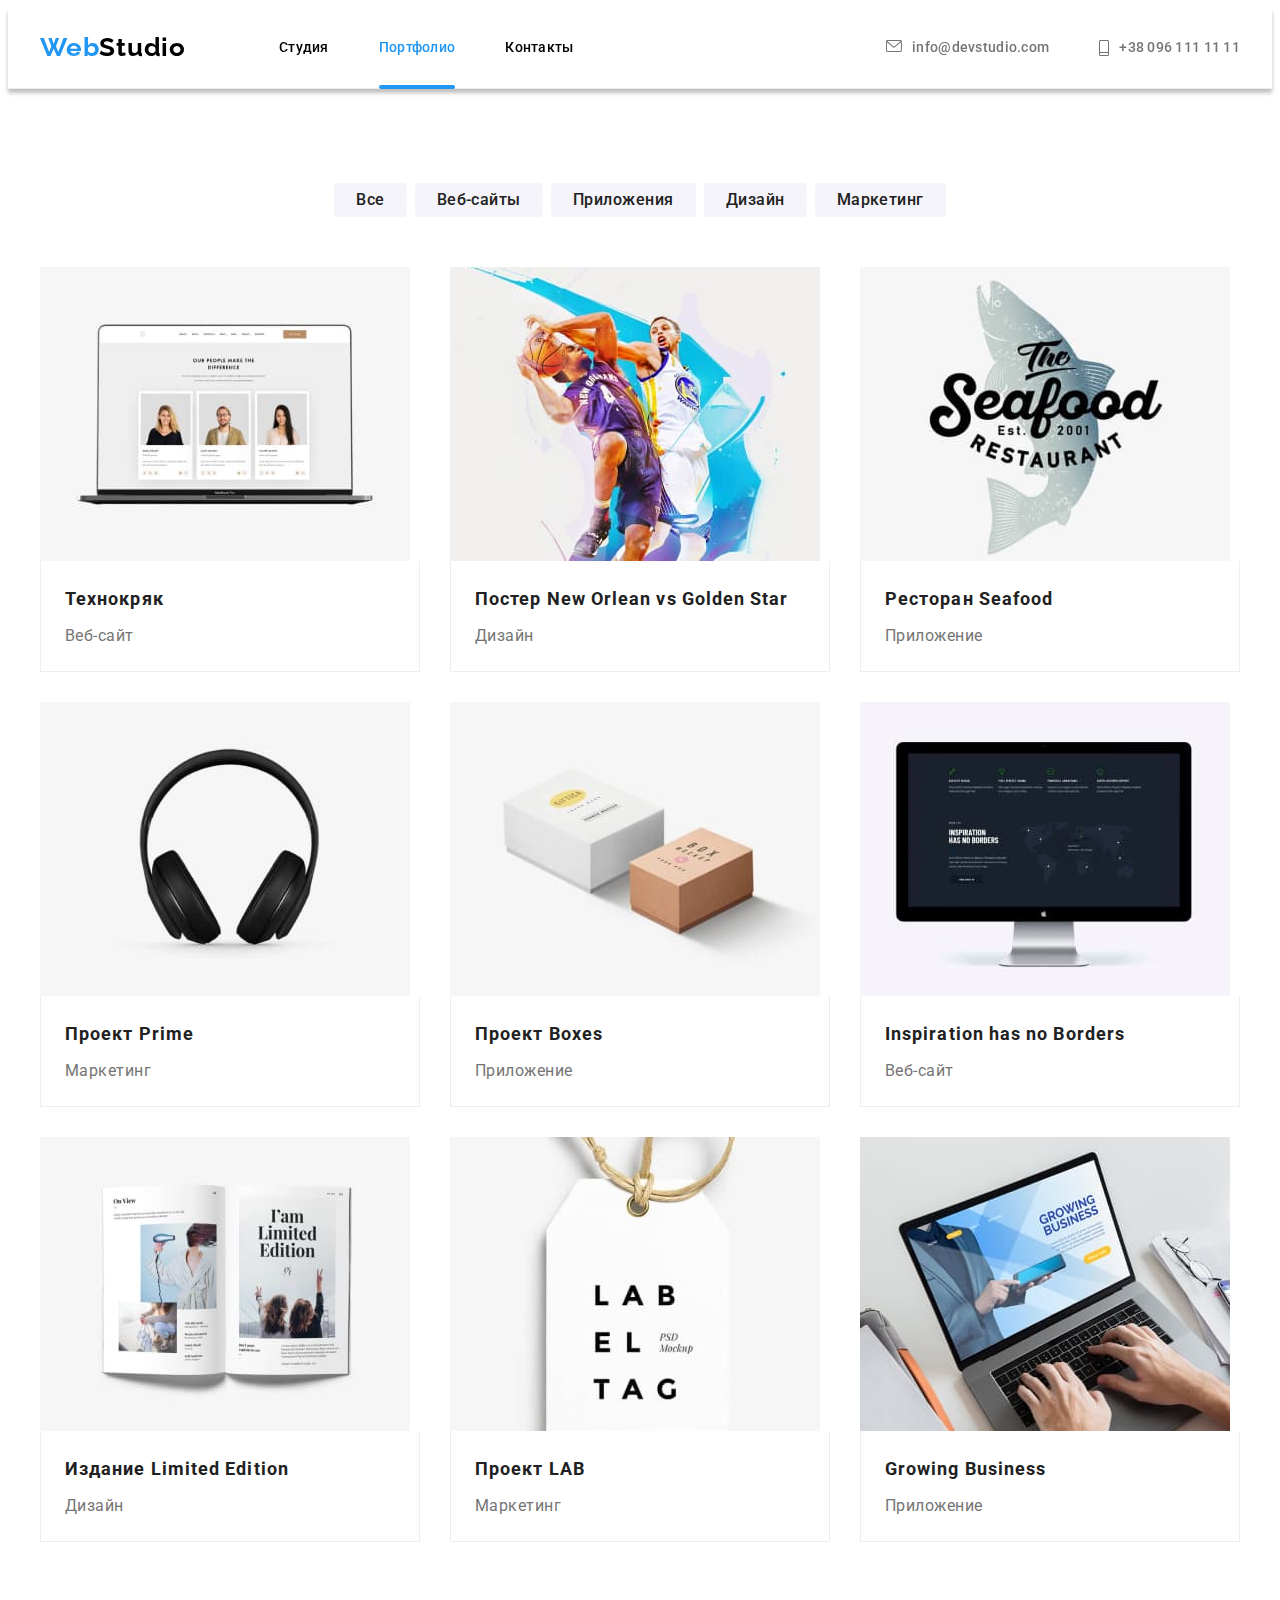
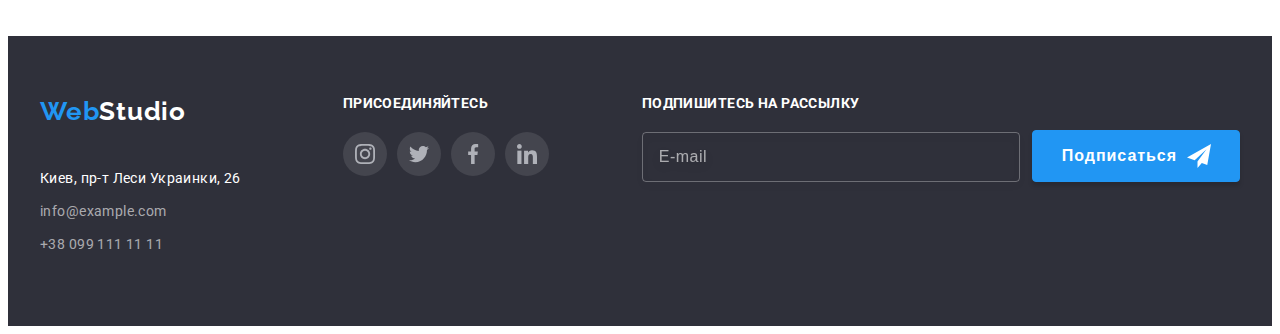
==== portfolio.html @ bfeac46a "начало д/з#8" ====
<!DOCTYPE html>
<html lang="ru">
<head>
    <meta charset="UTF-8">
    <meta http-equiv="X-UA-Compatible" content="IE=edge">
    <meta name="viewport" content="width=device-width, initial-scale=1.0">
    <link rel="preconnect" href="https://fonts.gstatic.com">
    <link
        href="https://fonts.googleapis.com/css2?family=Raleway:wght@700&family=Roboto:wght@400;500;700;900&display=swap"
        rel="stylesheet">
    <link rel="stylesheet" href="https://cdnjs.cloudflare.com/ajax/libs/animate.css/4.1.1/animate.min.css" />
    <link rel="stylesheet" href="https://cdnjs.cloudflare.com/ajax/libs/modern-normalize/1.0.0/modern-normalize.css"
        integrity="sha512-Zx6MlUMKSVJoQ+83OwhdILe8cSEsCzfqThJd7J/VA2UrK6Ctj85p+xzqfyuNXE5B1k25uUdmJ2OzItbBy9GHAQ=="
        crossorigin="anonymous" />
    <link rel="stylesheet" href="./css/main.min.css">
    <title>Portfolio</title>
</head>
<body id="page_top">
    <!--header portfolio-->
    <header class="header header-shadow">
        <div class="contanier flex">
            <nav class="header__nav align-item flex">
                <a class="logo logo--header link animate__swing animate__animated" href="./index.html" lang="en"><span class="logo__web link">Web</span>Studio</a>
                <ul class="header__nav__list flex list">
                    <li class="header__nav__item">
                        <a class="header__list__item link" href="./index.html">Студия</a>
                    </li>
                    <li class="header__nav__item">
                        <a class="header__list__item link current" href="./portfolio.html">Портфолио</a>
                    </li>
                    <li class="header__nav__item">
                        <a class="header__list__item link" href="#page_bottom">Контакты</a>
                    </li>
                </ul>
            </nav>
            <ul class="header__contact align-item flex list">
                <li class="header__contact__list">
                    <a class="header__contact__item flex link" href="mailto:info@devstudio.com">
                        <svg width="16" height="12" class="header__icon__mail">
                            <use href="./images/sprite.svg#icon-mail">
                            </use>
                        </svg>
                        info@devstudio.com</a>
                </li>
                <li class="header__contact__list">
                    <a class="header__contact__item flex link" href="tel:+380961111111">
                        <svg width="10" height="16" class="header__icon__phone">
                            <use href="./images/sprite.svg#icon-tel">
                            </use>
                        </svg>
                        +38 096 111 11 11</a>
                </li>
            </ul>
        </div>
    </header>
    <main>
        <!--section hero portfolio-->
        <section class="portfolio">
            <div class="contanier">
                <!-- hiden title -->
                <h1 class="hiden-title">Портфолио</h1>
                <!-- work-filter-list-->
                <ul class="filter-list flex list">
                    <li class="filter-list__item">
                        <button type="button" class="filter-list__item__link">Все</button>
                    </li>
                    <li class="filter-list__item">
                        <button type="button" class="filter-list__item__link">Веб-сайты</button>
                    </li>
                    <li class="filter-list__item">
                        <button type="button" class="filter-list__item__link">Приложения</button>
                    </li>
                    <li class="filter-list__item">
                        <button type="button" class="filter-list__item__link">Дизайн</button>
                    </li>
                    <li class="filter-list__item">
                        <button type="button" class="filter-list__item__link">Маркетинг</button>
                    </li>
                </ul>
                <!--end work-filter-list-->
                <ul class="projects flex list">
                    <li class="projects__list">
                        <a href="" class="projects__list__item link">
                            <div class="projects__list__item__card">
                                <img class="projects__list__item__image" src="./images/portfolio/foto-1.jpg" alt="Технокряк" width="370" height="294">
                                <p class="projects__list__item__animation">
                                    Технокряк это современная площадка распространения коронавируса. Компании используют эту платформу для
                                    цифрового
                                    шпионажа и атак на защищённые сервера конкурентов.
                                    Технокряк это современная площадка распространения коронавируса. Компании используют эту платформу для
                                    цифрового
                                    шпионажа и атак на защищённые сервера конкурентов.
                                </p>
                            </div>
                            <div class="projects__list__item__card-title">
                                <h3 class="projects__list__item__heading">Технокряк</h3>
                                <p class="projects__list__item__description">Веб-сайт</p>
                            </div>
                        </a>
                    </li>
                    <li class="projects__list">
                        <a href="" class="projects__list__item link">
                            <div class="projects__list__item__card">
                            <img class="projects__list__item__image" src="./images/portfolio/foto-2.jpg"
                                alt="Постер New Orlean vs Golden Star" width="370" height="294">
                                <p class="projects__list__item__animation">
                                    Технокряк это современная площадка распространения коронавируса. Компании используют эту платформу для
                                    цифрового
                                    шпионажа и атак на защищённые сервера конкурентов.
                                </p>
                            </div>
                            <div class="projects__list__item__card-title">
                                <h3 class="projects__list__item__heading">Постер New Orlean vs Golden Star</h3>
                                <p class="projects__list__item__description">Дизайн</p>
                            </div>
                        </a>
                    </li>
                    <li class="projects__list">
                        <a href="" class="projects__list__item link">
                            <div class="projects__list__item__card">
                            <img class="projects__list__item__image" src="./images/portfolio/foto-3.jpg" alt="Ресторан Seafood"
                                width="370" height="294">
                                <p class="projects__list__item__animation">
                                    Технокряк это современная площадка распространения коронавируса. Компании используют эту платформу для
                                    цифрового
                                    шпионажа и атак на защищённые сервера конкурентов.
                                </p>
                            </div>
                            <div class="projects__list__item__card-title">
                                <h3 class="projects__list__item__heading">Ресторан Seafood</h3>
                                <p class="projects__list__item__description">Приложение</p>
                            </div>
                        </a>
                    </li>
                    <li class="projects__list">
                        <a href="" class="projects__list__item link">
                            <div class="projects__list__item__card">
                            <img class="projects__list__item__image" src="./images/portfolio/foto-4.jpg" alt="Проект Prime"
                                width="370" height="294">
                                <p class="projects__list__item__animation">
                                    Технокряк это современная площадка распространения коронавируса. Компании используют эту платформу для
                                    цифрового
                                    шпионажа и атак на защищённые сервера конкурентов.
                                </p>
                            </div>
                            <div class="projects__list__item__card-title">
                                <h3 class="projects__list__item__heading">Проект Prime</h3>
                                <p class="projects__list__item__description">Маркетинг</p>
                            </div>
                        </a>
                    </li>
                    <li class="projects__list">
                        <a href="" class="projects__list__item link">
                            <div class="projects__list__item__card">
                            <img class="projects__list__item__image" src="./images/portfolio/foto-5.jpg" alt="Проект Boxes"
                                width="370" height="294">
                                <p class="projects__list__item__animation">
                                    Технокряк это современная площадка распространения коронавируса. Компании используют эту платформу для
                                    цифрового
                                    шпионажа и атак на защищённые сервера конкурентов.
                                </p>
                            </div>
                            <div class="projects__list__item__card-title">
                                <h3 class="projects__list__item__heading">Проект Boxes</h3>
                                <p class="projects__list__item__description">Приложение</p>
                            </div>
                        </a>
                    </li>
                    <li class="projects__list">
                        <a href="" class="projects__list__item link">
                            <div class="projects__list__item__card">
                            <img class="projects__list__item__image" src="./images/portfolio/foto-6.jpg"
                                alt="Inspiration has no Borders" width="370" height="294">
                                <p class="projects__list__item__animation">
                                    Технокряк это современная площадка распространения коронавируса. Компании используют эту платформу для
                                    цифрового
                                    шпионажа и атак на защищённые сервера конкурентов.
                                </p>
                            </div>
                            <div class="projects__list__item__card-title">
                                <h3 class="projects__list__item__heading">Inspiration has no Borders</h3>
                                <p class="projects__list__item__description">Веб-сайт</p>
                            </div>
                        </a>
                    </li>
                    <li class="projects__list">
                        <a href="" class="projects__list__item link">
                            <div class="projects__list__item__card">
                            <img class="projects__list__item__image" src="./images/portfolio/foto-7.jpg"
                                alt="Издание Limited Edition" width="370" height="294">
                                <p class="projects__list__item__animation">
                                    Технокряк это современная площадка распространения коронавируса. Компании используют эту платформу для
                                    цифрового
                                    шпионажа и атак на защищённые сервера конкурентов.
                                </p>
                            </div>
                            <div class="projects__list__item__card-title">
                                <h3 class="projects__list__item__heading">Издание Limited Edition</h3>
                                <p class="projects__list__item__description">Дизайн</p>
                            </div>
                        </a>
                    </li>
                    <li class="projects__list">
                        <a href="" class="projects__list__item link">
                            <div class="projects__list__item__card">
                            <img class="projects__list__item__image" src="./images/portfolio/foto-8.jpg" alt="Проект LAB"
                                width="370" height="294">
                                    <p class="projects__list__item__animation">
                                    Технокряк это современная площадка распространения коронавируса. Компании используют эту платформу для
                                    цифрового
                                    шпионажа и атак на защищённые сервера конкурентов.
                                </p>
                            </div>
                            <div class="projects__list__item__card-title">
                                <h3 class="projects__list__item__heading">Проект LAB</h3>
                                <p class="projects__list__item__description">Маркетинг</p>
                            </div>
                        </a>
                    </li>
                    <li class="projects__list">
                        <a href="" class="projects__list__item link">
                            <div class="projects__list__item__card">
                            <img class="projects__list__item__image" src="./images/portfolio/foto-9.jpg" alt="Growing Business"
                                width="370" height="294">
                                <p class="projects__list__item__animation">
                                    Технокряк это современная площадка распространения коронавируса. Компании используют эту платформу для
                                    цифрового
                                    шпионажа и атак на защищённые сервера конкурентов.
                                </p>
                            </div>
                            <div class="projects__list__item__card-title">
                                <h3 class="projects__list__item__heading">Growing Business</h3>
                                <p class="projects__list__item__description">Приложение</p>
                            </div>
                        </a>
                    </li>
                </ul>
            </div>
        </section>
    </main>
    <!--footer-->
    <footer class="footer">
        <div class="contanier flex">
            <!-- adress footer container -->
            <div>
                <a class="logo logo--footer link" href="#page_top" lang="en"><span
                        class="logo__web">Web</span>Studio</a>
                    <address class="footer-adress">
                        <ul id="page_bottom" class="address list">
                            <li class="footer-adress__item">
                                <a class="footer-adress__map link" href="https://goo.gl/maps/nFPgF8o5voA4oPt57" target="_blank"
                                    rel="noopener noreferrer">
                                    Киев, пр-т Леси Украинки, 26</a>
                            </li>
                            <li class="footer-adress__item">
                                <a class="footer-adress__contact link" href="mailto:info@example.com">info@example.com</a>
                            </li>
                            <li class="footer-adress__item">
                                <a class="footer-adress__contact link" href="tel:+380991111111">+38 099 111 11 11</a>
                            </li>
                        </ul>
                    </address>
                    </div>
            <!-- footer social container -->
                <div class="footer-social">
                    <h3>присоединяйтесь</h3>
                    <ul class="footer-social__list flex">
                        <li class="footer-social__item list">
                            <a class="footer-social__item__link" href="https://www.instagram.com/">
                                <svg class="footer-sprite-social" width="20" height="20">
                                    <use href=./images/sprite.svg#icon-instagram></use>
                                </svg>
                            </a>
                        </li>
                        <li class="footer-social__item list">
                            <a class="footer-social__item__link" href="https://twitter.com/">
                                <svg class="footer-sprite-social" width="20" height="20">
                                    <use href=./images/sprite.svg#icon-twitter></use>
                                </svg>
                            </a>
                        </li>
                        <li class="footer-social__item list">
                            <a class="footer-social__item__link" href="https://www.facebook.com/">
                                <svg class="footer-sprite-social" width="20" height="20">
                                    <use href=./images/sprite.svg#icon-facebook></use>
                                </svg>
                            </a>
                        </li>
                        <li class="footer-social__item list">
                            <a class="footer-social__item__link" href="https://www.linkedin.com/">
                                <svg class="footer-sprite-social" width="20" height="20">
                                    <use href=./images/sprite.svg#icon-linkedin></use>
                                </svg>
                            </a>
                        </li>
                    </ul>
                </div>
            <!-- footer-subscribe -->
            <div class="footer-subscribe">
                <form action="#" class="footer-subscribe-form">
                    <div>
                        <label for="footer-email" class="footer-subscribe-text">Подпишитесь на рассылку</label>
                        <input id="footer-email" class="footer-subscribe-email" type="email" name="subscribe-email"
                            placeholder="E-mail" required>
                    </div>
                    <button type="submit" class="subscribe-button">Подписаться<svg class="subscribe-icon">
                            <use href="./images/sprite.svg#icon-send"></use>
                        </svg>
                    </button>
                </form>
            </div>
        </div>
    </footer>
</body>

</html>
---- css/main.min.css ----
:root{--main-color-black: #212121;--logo-color: #000000;--text-color: #757575;--accent-color: #2196f3;--footer-background-color: #2f303a;--body-background-color: #ffffff;--background-color: #f5f4fa;--white-contacts-color: rgba(255, 255, 255, 0.6);--border-color: rgba(238, 238, 238, 1);--animation: 250ms cubic-bezier(0.4, 0, 0.2, 1);--button-background-color: #188ce8;--main-font: 'Roboto', sans-serif;--second-font: 'Raleway', sans-serif}.custom-checkbox{position:absolute !important;clip:rect(1px 1px 1px 1px);clip:rect(1px, 1px, 1px, 1px);padding:0 !important;border:0 !important;height:1px !important;width:1px !important;overflow:hidden}.hiden-title{position:absolute;width:1px;height:1px;margin:-1px;border:0;padding:0;white-space:nowrap;clip-path:inset(100%);clip:rect(0 0 0 0);overflow:hidden}.modal-button,.header__nav,.header__nav__list,.skills__background,.pictures__text,.footer-social__item__link,.subscribe-button,.team__social-list__item__link{display:flex;align-items:center}html{scroll-behavior:smooth}h1,h2,h3,h4,h5,h6,p,ul,li{margin:0;padding:0}img{display:block}.list{list-style:none}.link{text-decoration:none}.flex{display:flex}body{font-size:14px;font-weight:400;line-height:1.71;font-family:var(--main-font);letter-spacing:0.03em;color:var(--text-color)}.section{padding-top:94px;padding-bottom:94px}.portfolio{padding-top:94px;padding-bottom:94px}.skills-company{padding-top:94px;padding-bottom:0}.pictures-company{padding-top:94px;padding-bottom:94px;text-align:center}.team-company{text-align:center;padding-top:94px;padding-bottom:94px;background-color:var(--background-color)}.clients{padding-top:94px;padding-bottom:94px}.footer{padding-top:60px;padding-bottom:60px;background-color:var(--footer-background-color);align-items:baseline}.contanier{max-width:1200px;padding:0 15px 0 15px;margin:0 auto}.hero__modal-btn{font-family:inherit;font-size:16px;font-weight:700;line-height:1.88;letter-spacing:0.06em;color:var(--body-background-color);background:var(--accent-color);cursor:pointer;display:inline-block;padding:10px 32px;border:transparent;border-radius:4px;box-shadow:0px 4px 4px rgba(0,0,0,0.15);transition-property:background-color, box-shadow;transition-duration:250ms;transition-timing-function:cubic-bezier(0.4, 0, 0.2, 1)}.hero__modal-btn:hover,.hero__modal-btn:focus{color:var(--logo-color)}.backdrop{position:fixed;top:0;left:0;width:100vw;height:100vh;z-index:100;background-color:rgba(0,0,0,0.2);transition-property:opacity, visibility;transition-duration:250ms;transition-timing-function:cubic-bezier(0.4, 0, 0.2, 1)}.is-hidden{opacity:0;visibility:hidden;pointer-events:none}.modal{position:absolute;transform:translate(-50%, -50%);top:50%;left:50%;width:528px;height:580px;background-color:var(--body-background-color);box-shadow:0px 1px 3px rgba(0,0,0,0.12),0px 1px 1px rgba(0,0,0,0.14),0px 2px 1px rgba(0,0,0,0.2);border-radius:4px}.modal-button{justify-content:center;padding:0;width:30px;height:30px;position:absolute;top:8px;right:8px;cursor:pointer;background:var(--body-background-color);border:1px solid rgba(0,0,0,0.1);border-radius:50%}.modal-button:hover,.modal-button:focus{color:var(--accent-color)}.modal-icon-close{width:18px;height:18px;fill:currentColor}.modal-form{padding:40px;display:flex;flex-direction:column;font-size:14px;line-height:1.15;letter-spacing:0.01em;color:var(--main-color-black)}.modal-form-head{font-size:20px;font-weight:700;line-height:1.15;letter-spacing:0.03em;text-align:center;color:var(--main-color-black);margin-bottom:12px}.modal-form-field{font-size:12px;line-height:1.15;letter-spacing:0.01em;color:var(--text-color);margin-bottom:4px}.modal-form-input-wrapper{position:relative;margin-bottom:10px}.modal-input-form{padding-top:12px;padding-right:12px;padding-left:42px;padding-bottom:12px;width:100%;border:1px solid rgba(33,33,33,0.2);box-sizing:border-box;border-radius:4px;outline:none;color:var(--main-color-black);transition-property:border-color;transition-duration:250ms;transition-timing-function:cubic-bezier(0.4, 0, 0.2, 1)}.modal-input-form:last-child{margin-bottom:20px}.modal-input-form::placeholder{font-size:14px;line-height:1.15;letter-spacing:0.01em;color:rgba(117,117,117,0.5)}.modal-input-form:focus{border-color:var(--accent-color)}.modal-icon-form{position:absolute;width:18px;height:18px;top:50%;left:15px;transform:translatey(-50%);fill:currentColor;transition-property:fill;transition-duration:250ms;transition-timing-function:cubic-bezier(0.4, 0, 0.2, 1)}.modal-input-form:focus+.modal-icon-form{fill:var(--accent-color)}.modal-input-textarea{padding:12px 16px;margin-bottom:20px;width:100%;height:96px;font-size:12px;line-height:1.15;letter-spacing:0.01em;border:1px solid rgba(33,33,33,0.2);box-sizing:border-box;border-radius:4px;outline:none;color:var(--main-color-black);resize:none;transition-property:border-color;transition-duration:250ms;transition-timing-function:cubic-bezier(0.4, 0, 0.2, 1)}.modal-input-textarea::placeholder{font-size:12px;line-height:1.15;letter-spacing:0.01em;color:rgba(117,117,117,0.5)}.modal-input-textarea:focus{border-color:var(--accent-color)}.private-policy{display:flex;flex-direction:row;margin-left:12px;margin-bottom:30px}.custom-checkbox+label::before{content:'';display:inline-block;margin-right:8px;width:16px;height:15px;flex-shrink:0;flex-grow:0;border:2px solid var(--main-color-black);border-radius:2px;background-repeat:no-repeat;background-position:center center;background-size:50% 50%;cursor:pointer;transition-property:border-color, background-image, background-color;transition-duration:250ms;transition-timing-function:cubic-bezier(0.4, 0, 0.2, 1)}.custom-checkbox+label::before+label{display:inline-flex;align-items:center;user-select:none}.custom-checkbox+label::before:focus:not(:checked)+label::before{border-color:var(--accent-color)}.custom-checkbox:checked+label::before{border-color:#0b76ef;background-color:#0b76ef;background-image:url("../images/vector.svg");background-size:contain}.custom-checkbox:disabled+label::before{background-color:#e9ecef}.modal-text{color:var(--text-color)}.modal-text-link{text-decoration-line:underline;color:var(--text-color-accent)}.modal-send-button{padding:10px 56px;align-self:center;font-family:inherit;font-size:16px;font-weight:700;line-height:1.88;letter-spacing:0.06em;cursor:pointer;color:var(--body-background-color);background-color:var(--accent-color);box-shadow:0px 4px 4px rgba(0,0,0,0.15);border-color:transparent;border-radius:4px;transition-property:background-color;transition-duration:250ms;transition-timing-function:cubic-bezier(0.4, 0, 0.2, 1)}.modal-send-button:hover,.modal-send-button:focus{background-color:var(--button-background-color)}.logo{font-family:var(--second-font);font-size:26px;font-weight:700;line-height:1.19;letter-spacing:0.03em;display:inline-block;animation-duration:2000ms;animation-iteration-count:2}.logo__web{font-family:var(--second-font);font-size:26px;font-weight:700;line-height:1.19;letter-spacing:0.03em;color:var(--accent-color)}.logo--header{color:var(--logo-color);margin-right:93px;padding-top:24px;padding-bottom:25px}.logo--footer{color:var(--body-background-color);margin-bottom:20px}.filter-list{justify-content:center;flex-wrap:wrap;margin-top:-8px;margin-left:-8px;margin-bottom:50px}.filter-list__item{margin-top:8px;margin-left:8px;color:var(--logo-color)}.filter-list__item__link{font-family:inherit;font-size:16px;font-weight:500;line-height:1.63;text-align:center;letter-spacing:0.03em;color:var(--main-color-black);background-color:var(--background-color);display:inline-block;border:transparent;border-radius:4px;padding-top:4px;padding-bottom:4px;padding-left:22px;padding-right:22px;cursor:pointer;transition-property:color, background-color, box-shadow;transition-duration:250ms;transition-timing-function:cubic-bezier(0.4, 0, 0.2, 1)}.filter-list__item__link:hover,.filter-list__item__link:focus{background:var(--accent-color);color:var(--background-color);box-shadow:0px 3px 1px rgba(0,0,0,0.1),0px 1px 2px rgba(0,0,0,0.08),0px 2px 2px rgba(0,0,0,0.12)}.header{position:sticky;top:0;z-index:1;width:100%;border-bottom:1px solid #ececec;background-color:var(--body-background-color)}.header__nav{cursor:pointer}.header-shadow{box-shadow:0px 4px 4px rgba(0,0,0,0.25)}.header__nav__item:not(:last-child){margin-right:50px}.header__list__item{padding-top:32px;padding-bottom:32px;display:block;font-family:inherit;font-size:14px;font-weight:500;line-height:1.14;letter-spacing:0.02em;color:var(--logo-color);transition-property:color;transition-duration:250ms;transition-timing-function:cubic-bezier(0.4, 0, 0.2, 1)}.header__list__item:hover,.header__list__item:focus,.header__list__item.current{color:var(--accent-color)}.header__contact{margin-left:auto}.header__contact__list+.header__contact__list{margin-left:50px}.header__contact__item{padding-top:32px;padding-bottom:32px;font-family:inherit;font-size:14px;font-weight:500;line-height:1.14;letter-spacing:0.02em;color:var(--text-color);transition-property:color;transition-duration:250ms;transition-timing-function:cubic-bezier(0.4, 0, 0.2, 1)}.header__contact__item:hover,.header__contact__item:focus{color:var(--accent-color)}.header__icon__mail{display:inline-block;margin-right:10px;fill:currentColor}.header__icon__phone{display:inline-block;margin-right:10px;fill:currentColor}.align-item{align-items:center}.current{position:relative;color:var(--accent-color)}.current::after{content:'';position:absolute;width:100%;height:4px;bottom:-1px;left:0px;border-radius:2px;background-color:var(--accent-color)}.hero{max-width:1600px;background-image:linear-gradient(0deg, rgba(47,48,58,0.4), rgba(47,48,58,0.4)),url(../images/banner/bg.jpg);background-position:center;background-repeat:no-repeat;background-color:#c4c4c4;padding-top:200px;padding-bottom:200px;margin:0 auto;text-align:center}.hero__title{font-size:44px;font-weight:900;line-height:1.36;text-align:center;letter-spacing:0.06em;text-transform:uppercase;color:var(--body-background-color);width:696px;margin-left:auto;margin-right:auto;margin-bottom:30px}.projects{flex-wrap:wrap;align-items:flex-start;margin-top:-30px;margin-left:-30px}.projects__list{display:block;width:calc((100% - 90px) / 3);margin-top:30px;margin-left:30px;transition-property:box-shadow;transition-duration:250ms;transition-timing-function:cubic-bezier(0.4, 0, 0.2, 1)}.projects__list:hover,.projects__list:focus{box-shadow:0px 1px 1px rgba(0,0,0,0.12),0px 4px 4px rgba(0,0,0,0.06),1px 4px 6px rgba(0,0,0,0.16)}.projects__list__item__card{position:relative;overflow:hidden}.projects__list__item__animation{position:absolute;top:0;left:0;overflow:auto;transition-property:transform;transform:translateY(100%);transition:var(--animation);padding:63px 24px;width:100%;height:100%;background-color:rgba(33,150,243,0.9);font-size:18px;line-height:1.56;letter-spacing:0.03em;color:var(--body-background-color)}.projects__list__item:hover .projects__list__item__animation,.projects__list__item:focus .projects__list__item__animation{transform:translateY(0%)}.projects__list__item__card-title{padding-top:20px;padding-bottom:20px;padding-left:24px;padding-right:24px;border-right:1px solid #eeeeee;border-bottom:1px solid #eeeeee;border-left:1px solid #eeeeee}.projects__list__item__heading{font-family:inherit;font-size:18px;font-weight:700;line-height:2;letter-spacing:0.06em;color:var(--main-color-black);margin-bottom:4px}.projects__list__item__description{font-family:inherit;font-size:16px;line-height:1.87;letter-spacing:0.03em;color:var(--text-color)}.skills__item{width:270px}.skills__item:not(:last-child){margin-right:30px}.skills__item__title{font-family:inherit;font-weight:700;text-transform:uppercase;color:var(--main-color-black)}.skills__item__text{margin-top:10px;font-family:inherit;line-height:1.71;margin-top:10px;color:var(--text-color)}.skills__background{height:120px;justify-content:center;border-radius:4px;background-color:var(--background-color);margin-bottom:30px}.pictures-title{font-size:36px;font-weight:700;line-height:1.17;text-align:center;letter-spacing:0.03em;color:var(--main-color-black);margin-bottom:50px}.pictures__list{flex-basis:calc((100% - 90px) / 3);display:flex;flex-wrap:wrap;margin-left:-30px;margin-top:-30px}.pictures__item{margin-left:30px;margin-top:30px;position:relative}.pictures__text{color:var(--text-color);margin-top:10px;line-height:1.71;position:absolute;left:0;bottom:0;justify-content:center;height:70px;width:100%;background-color:rgba(47,48,58,0.8)}.pictures__text>p{font-weight:700;text-align:center;letter-spacing:0.03em;text-transform:uppercase;color:var(--body-background-color)}.clients-title{font-size:36px;font-weight:700;line-height:1.17;letter-spacing:0.03em;text-align:center;color:var(--main-color-black);margin-bottom:50px}.clients__logo{display:block}.clients__logo:not(:last-child){margin-right:30px}.clients__logo{display:flex;justify-content:center;align-items:center;width:170px;height:92px;border:1px solid #afb1b8;border-radius:4px;fill:#afb1b8;transition-property:fill, border-color;transition-duration:250ms;transition-timing-function:cubic-bezier(0.4, 0, 0.2, 1)}.clients__logo:focus,.clients__logo:hover{border-color:var(--accent-color);fill:var(--accent-color)}.footer-adress{max-width:240px;margin-top:20px}.footer-adress:hover,.footer-adress:focus{color:var(--accent-color)}.footer-adress__map{font-family:inherit;font-style:normal;font-size:14px;line-height:1.71;letter-spacing:0.03em;color:var(--body-background-color);transition-property:color;transition-duration:250ms;transition-timing-function:cubic-bezier(0.4, 0, 0.2, 1)}.footer-adress__map__map:hover,.footer-adress__map__map:focus{color:var(--accent-color)}.footer-adress__item{display:inline-block;margin-bottom:9px}.footer-adress__item__item:last-child{margin-bottom:0}.footer-adress__contact{font-family:inherit;font-style:normal;font-weight:normal;font-size:14px;line-height:1.71;letter-spacing:0.03em;color:var(--white-contacts-color);transition-property:color;transition-duration:250ms;transition-timing-function:cubic-bezier(0.4, 0, 0.2, 1)}.footer-adress__contact:hover,.footer-adress__contact:focus{color:var(--accent-color)}.footer-social{margin-left:73px;fill:var(--body-background-color)}.footer-social__list li:not(:last-child){margin-right:10px}.footer-social__list li{border-radius:50%}.footer-social__list{justify-content:center;align-items:center}.footer-social .footer-social__item{background-color:rgba(255,255,255,0.1)}.footer-social h3{font-size:14px;font-weight:700;line-height:1.14;letter-spacing:0.03em;text-transform:uppercase;color:var(--body-background-color);margin-bottom:20px}.footer-social__item__link{justify-content:center;border-radius:50%;width:44px;height:44px;fill:#afb1b8;background-color:transparent;transition-property:fill, background-color;transition-duration:250ms;transition-timing-function:cubic-bezier(0.4, 0, 0.2, 1)}.footer-social__item__link:hover,.footer-social__item__link:focus{background-color:var(--accent-color);fill:var(--body-background-color)}.footer-subscribe-form{display:flex;margin-left:93px}.footer-subscribe-text{font-size:14px;font-weight:700;line-height:1.14;letter-spacing:0.03em;text-transform:uppercase;color:var(--body-background-color);display:block}.footer-subscribe-email{width:358px;margin-top:20px;padding-left:16px;padding-top:15px;padding-bottom:15px;background-color:transparent;border:1px solid rgba(255,255,255,0.3);filter:drop-shadow(0px 4px 4px rgba(0,0,0,0.15));border-radius:4px;font-size:16px;line-height:1.15;letter-spacing:0.03em;color:var(--body-background-color)}.footer-subscribe-email::placeholder{font-size:16px;line-height:1.15;letter-spacing:0.03em;color:var(--white-contacts-color)}.subscribe-button{justify-content:center;align-self:flex-end;padding-top:10px;padding-bottom:10px;padding-left:29px;padding-right:28px;margin-left:12px;background-color:var(--accent-color);box-shadow:0px 4px 4px rgba(0,0,0,0.15);border:1px solid var(--accent-color);border-radius:4px;font-size:16px;font-weight:700;line-height:1.88;letter-spacing:0.06em;color:var(--body-background-color);cursor:pointer;transition-property:background-color;transition-duration:250ms;transition-timing-function:cubic-bezier(0.4, 0, 0.2, 1)}.subscribe-button:hover,.subscribe-button:focus{background-color:var(--button-background-color)}.subscribe-icon{margin-left:10px;width:24px;height:24px}.team__list{flex-wrap:wrap;align-items:flex-start;margin-left:-30px;margin-top:-30px}.team__list__item{width:calc((100% - 120px) / 4);margin-left:30px;margin-top:30px;background:var(--body-background-color);box-shadow:0px 1px 3px rgba(0,0,0,0.12),0px 1px 1px rgba(0,0,0,0.14),0px 2px 1px rgba(0,0,0,0.2);border-radius:0px 0px 4px 4px}.team-title{font-family:inherit;font-size:36px;font-weight:700;line-height:1.17;letter-spacing:0.03em;color:var(--main-color-black);margin-bottom:50px}.team__name{font-family:inherit;font-size:16px;font-weight:500;line-height:1.19;letter-spacing:0.03em;color:var(--main-color-black);margin-bottom:10px}.team__content{padding:30px}.team__position{font-family:inherit;font-size:16px;font-weight:400;line-height:1.19;letter-spacing:0.03em;color:var(--text-color);display:block;margin-bottom:16px}.team__social-list{justify-content:center;align-items:center}.team__social-list li{border-radius:50%}.team__social-list li:not(:last-child){margin-right:10px}.team__social-list__item__link{justify-content:center;border-radius:50%;width:44px;height:44px;fill:#afb1b8;background-color:transparent;transition-property:fill, background-color;transition-duration:250ms;transition-timing-function:cubic-bezier(0.4, 0, 0.2, 1)}.team__social-list__item__link:hover,.team__social-list__item__link:focus{background-color:var(--accent-color);fill:var(--body-background-color)}
/*# sourceMappingURL=main.min.css.map */
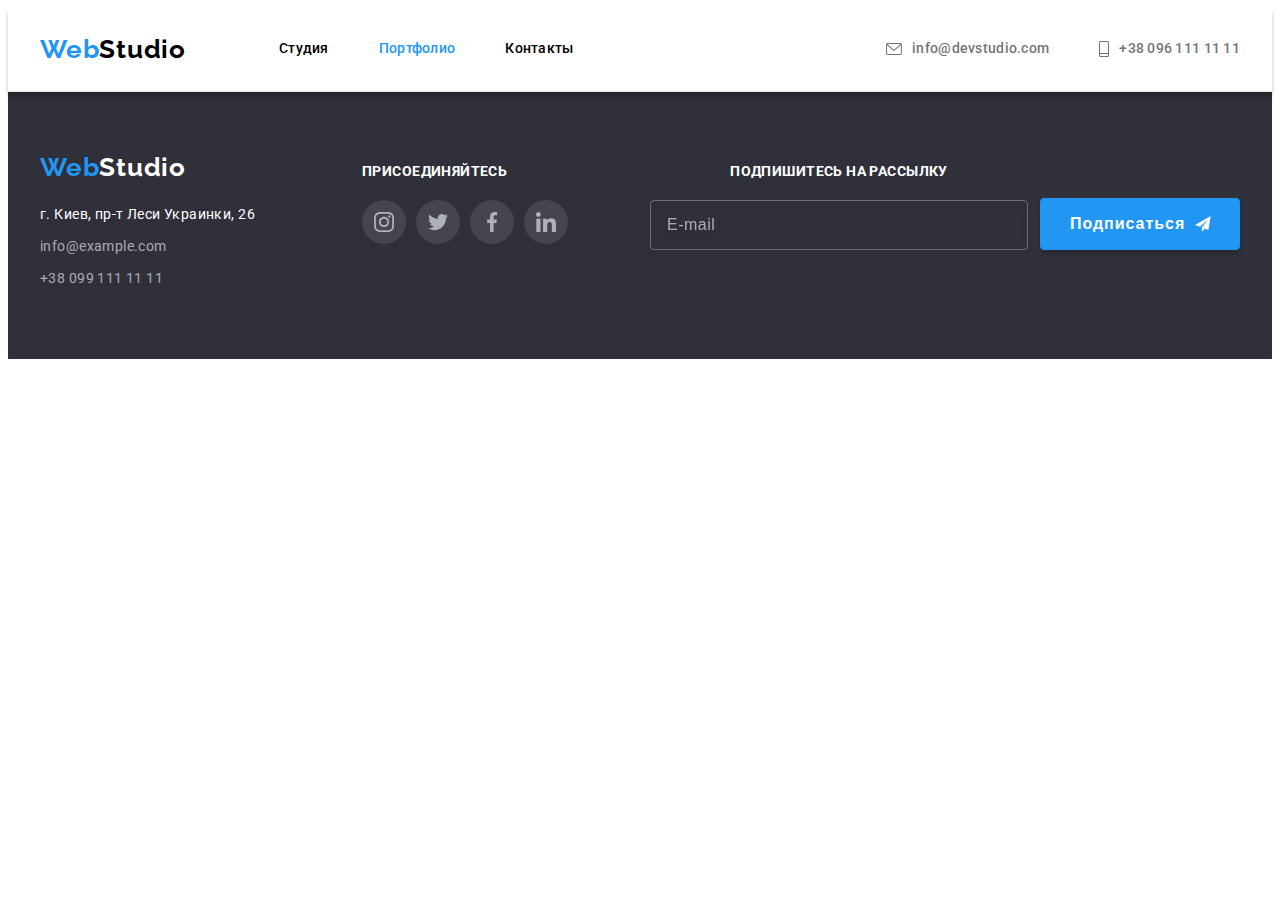
==== commit a38df460: "хедер.хиро.клиенты.футер закончил!" ====
--- a/portfolio.html
+++ b/portfolio.html
@@ -1,5 +1,6 @@
 <!DOCTYPE html>
 <html lang="ru">
+
 <head>
     <meta charset="UTF-8">
     <meta http-equiv="X-UA-Compatible" content="IE=edge">
@@ -15,13 +16,15 @@
     <link rel="stylesheet" href="./css/main.min.css">
     <title>Portfolio</title>
 </head>
+
 <body id="page_top">
     <!--header portfolio-->
     <header class="header header-shadow">
-        <div class="contanier flex">
-            <nav class="header__nav align-item flex">
-                <a class="logo logo--header link animate__swing animate__animated" href="./index.html" lang="en"><span class="logo__web link">Web</span>Studio</a>
-                <ul class="header__nav__list flex list">
+        <div class="container align-flex-center">
+            <nav class="header__nav align-flex-center">
+                <a class="logo logo--header link animate__swing animate__animated" href="./index.html" lang="en"><span
+                        class="logo__web link">Web</span>Studio</a>
+                <ul class="header__nav__list list">
                     <li class="header__nav__item">
                         <a class="header__list__item link" href="./index.html">Студия</a>
                     </li>
@@ -33,9 +36,15 @@
                     </li>
                 </ul>
             </nav>
-            <ul class="header__contact align-item flex list">
+            <button type="button" class="modal-menu__button" data-menu-button>
+                <svg class="modal-menu__button__modal-icon-open">
+                    <use href="./images/sprite.svg#icon-menu-open">
+                    </use>
+                </svg>
+            </button>
+            <ul class="header__contact list">
                 <li class="header__contact__list">
-                    <a class="header__contact__item flex link" href="mailto:info@devstudio.com">
+                    <a class="header__contact__item link" href="mailto:info@devstudio.com">
                         <svg width="16" height="12" class="header__icon__mail">
                             <use href="./images/sprite.svg#icon-mail">
                             </use>
@@ -43,7 +52,7 @@
                         info@devstudio.com</a>
                 </li>
                 <li class="header__contact__list">
-                    <a class="header__contact__item flex link" href="tel:+380961111111">
+                    <a class="header__contact__item link" href="tel:+380961111111">
                         <svg width="10" height="16" class="header__icon__phone">
                             <use href="./images/sprite.svg#icon-tel">
                             </use>
@@ -51,16 +60,63 @@
                         +38 096 111 11 11</a>
                 </li>
             </ul>
+            <div class="modal-menu" data-menu>
+                <div class="modal-menu__container">
+                    <button type="button" class="modal-menu__close-button" data-menu-close>
+                        <svg class="modal-menu__close-button__modal-icon-close">
+                            <use href="./images/sprite.svg#icon-menu-close">
+                            </use>
+                        </svg>
+                    </button>
+                    <ul class="modal-menu__navigation list">
+                        <li class="navigation__list">
+                            <a class="navigation__item link " href="./index.html">Студия</a>
+                        </li>
+                        <li class="navigation__list">
+                            <a class="navigation__item link current" href="./portfolio.html">Портфолио</a>
+                        </li>
+                        <li class="navigation__list">
+                            <a class="navigation__item link" href="#page_bottom">Контакты</a>
+                        </li>
+                    </ul>
+                    <div>
+                        <ul class="modal-menu__contacts list">
+                            <li class="contacts__list">
+                                <a class="contacts__item-tel link" href="tel:+380961111111">+38096 111 11 11</a>
+                            </li>
+                            <li class="contacts__list">
+                                <a class="contacts__item-mail link"
+                                    href="mailto:info@devstudio.com">info@devstudio.com</a>
+                            </li>
+                        </ul>
+                        <ul class="modal-menu__social list">
+                            <li class="modal-menu__social__list">
+                                <a class="modal-menu__social__item link" href="https://www.instagram.com/">Instagram</a>
+                            </li>
+                            <li class="modal-menu__social__list">
+                                <a class="modal-menu__social__item link" href="https://twitter.com/">Twitter</a>
+                            </li>
+                            <li class="modal-menu__social__list">
+                                <a class="modal-menu__social__item link" href="https://www.facebook.com/">Facebook</a>
+                            </li>
+                            <li class="modal-menu__social__list">
+                                <a class="modal-menu__social__item link" href="https://www.linkedin.com/">Linkedin</a>
+                            </li>
+                        </ul>
+                    </div>
+                </div>
+
+            </div>
         </div>
     </header>
     <main>
         <!--section hero portfolio-->
-        <section class="portfolio">
-            <div class="contanier">
-                <!-- hiden title -->
-                <h1 class="hiden-title">Портфолио</h1>
-                <!-- work-filter-list-->
-                <ul class="filter-list flex list">
+        <!-- <section class="portfolio">
+            <div class="container"> -->
+        <!-- hiden title -->
+        <!-- <h1 class="hiden-title">Портфолио</h1> -->
+        <!-- work-filter-list-->
+        <!-- <ul class="filter-list flex list">
                     <li class="filter-list__item">
                         <button type="button" class="filter-list__item__link">Все</button>
                     </li>
@@ -76,13 +132,13 @@
                     <li class="filter-list__item">
                         <button type="button" class="filter-list__item__link">Маркетинг</button>
                     </li>
-                </ul>
-                <!--end work-filter-list-->
-                <ul class="projects flex list">
-                    <li class="projects__list">
-                        <a href="" class="projects__list__item link">
-                            <div class="projects__list__item__card">
-                                <img class="projects__list__item__image" src="./images/portfolio/foto-1.jpg" alt="Технокряк" width="370" height="294">
+                </ul> -->
+        <!--end work-filter-list-->
+        <!-- <ul class="projects flex list">
+                    <li class="projects__list">
+                        <a href="" class="projects__list__item link">
+                            <div class="projects__list__item__card">
+                                <img class="projects__list__item__image" src="./images/portfolio/portfolio-desktop-1-1x.jpg" alt="Технокряк" width="370" height="294">
                                 <p class="projects__list__item__animation">
                                     Технокряк это современная площадка распространения коронавируса. Компании используют эту платформу для
                                     цифрового
@@ -101,7 +157,7 @@
                     <li class="projects__list">
                         <a href="" class="projects__list__item link">
                             <div class="projects__list__item__card">
-                            <img class="projects__list__item__image" src="./images/portfolio/foto-2.jpg"
+                            <img class="projects__list__item__image" src="./images/portfolio/portfolio-desktop-2-1x.jpg"
                                 alt="Постер New Orlean vs Golden Star" width="370" height="294">
                                 <p class="projects__list__item__animation">
                                     Технокряк это современная площадка распространения коронавируса. Компании используют эту платформу для
@@ -118,7 +174,7 @@
                     <li class="projects__list">
                         <a href="" class="projects__list__item link">
                             <div class="projects__list__item__card">
-                            <img class="projects__list__item__image" src="./images/portfolio/foto-3.jpg" alt="Ресторан Seafood"
+                            <img class="projects__list__item__image" src="./images/portfolio/portfolio-desktop-3-1x.jpg" alt="Ресторан Seafood"
                                 width="370" height="294">
                                 <p class="projects__list__item__animation">
                                     Технокряк это современная площадка распространения коронавируса. Компании используют эту платформу для
@@ -135,7 +191,7 @@
                     <li class="projects__list">
                         <a href="" class="projects__list__item link">
                             <div class="projects__list__item__card">
-                            <img class="projects__list__item__image" src="./images/portfolio/foto-4.jpg" alt="Проект Prime"
+                            <img class="projects__list__item__image" src="./images/portfolio/portfolio-desktop-4-1x.jpg" alt="Проект Prime"
                                 width="370" height="294">
                                 <p class="projects__list__item__animation">
                                     Технокряк это современная площадка распространения коронавируса. Компании используют эту платформу для
@@ -152,7 +208,7 @@
                     <li class="projects__list">
                         <a href="" class="projects__list__item link">
                             <div class="projects__list__item__card">
-                            <img class="projects__list__item__image" src="./images/portfolio/foto-5.jpg" alt="Проект Boxes"
+                            <img class="projects__list__item__image" src="./images/portfolio/portfolio-desktop-5-1x.jpg" alt="Проект Boxes"
                                 width="370" height="294">
                                 <p class="projects__list__item__animation">
                                     Технокряк это современная площадка распространения коронавируса. Компании используют эту платформу для
@@ -169,7 +225,7 @@
                     <li class="projects__list">
                         <a href="" class="projects__list__item link">
                             <div class="projects__list__item__card">
-                            <img class="projects__list__item__image" src="./images/portfolio/foto-6.jpg"
+                            <img class="projects__list__item__image" src="./images/portfolio/portfolio-desktop-6-1x.jpg"
                                 alt="Inspiration has no Borders" width="370" height="294">
                                 <p class="projects__list__item__animation">
                                     Технокряк это современная площадка распространения коронавируса. Компании используют эту платформу для
@@ -186,7 +242,7 @@
                     <li class="projects__list">
                         <a href="" class="projects__list__item link">
                             <div class="projects__list__item__card">
-                            <img class="projects__list__item__image" src="./images/portfolio/foto-7.jpg"
+                            <img class="projects__list__item__image" src="./images/portfolio/portfolio-desktop-7-1x.jpg"
                                 alt="Издание Limited Edition" width="370" height="294">
                                 <p class="projects__list__item__animation">
                                     Технокряк это современная площадка распространения коронавируса. Компании используют эту платформу для
@@ -203,7 +259,7 @@
                     <li class="projects__list">
                         <a href="" class="projects__list__item link">
                             <div class="projects__list__item__card">
-                            <img class="projects__list__item__image" src="./images/portfolio/foto-8.jpg" alt="Проект LAB"
+                            <img class="projects__list__item__image" src="./images/portfolio/portfolio-desktop-8-1x.jpg" alt="Проект LAB"
                                 width="370" height="294">
                                     <p class="projects__list__item__animation">
                                     Технокряк это современная площадка распространения коронавируса. Компании используют эту платформу для
@@ -220,7 +276,7 @@
                     <li class="projects__list">
                         <a href="" class="projects__list__item link">
                             <div class="projects__list__item__card">
-                            <img class="projects__list__item__image" src="./images/portfolio/foto-9.jpg" alt="Growing Business"
+                            <img class="projects__list__item__image" src="./images/portfolio/portfolio-desktop-9-1x.jpg" alt="Growing Business"
                                 width="370" height="294">
                                 <p class="projects__list__item__animation">
                                     Технокряк это современная площадка распространения коронавируса. Компании используют эту платформу для
@@ -237,68 +293,68 @@
                 </ul>
             </div>
         </section>
-    </main>
+    </main> -->
     <!--footer-->
     <footer class="footer">
-        <div class="contanier flex">
+        <div class="container footer-center-items">
             <!-- adress footer container -->
-            <div>
+            <div class="footer-container__adress">
                 <a class="logo logo--footer link" href="#page_top" lang="en"><span
                         class="logo__web">Web</span>Studio</a>
-                    <address class="footer-adress">
-                        <ul id="page_bottom" class="address list">
-                            <li class="footer-adress__item">
-                                <a class="footer-adress__map link" href="https://goo.gl/maps/nFPgF8o5voA4oPt57" target="_blank"
-                                    rel="noopener noreferrer">
-                                    Киев, пр-т Леси Украинки, 26</a>
-                            </li>
-                            <li class="footer-adress__item">
-                                <a class="footer-adress__contact link" href="mailto:info@example.com">info@example.com</a>
-                            </li>
-                            <li class="footer-adress__item">
-                                <a class="footer-adress__contact link" href="tel:+380991111111">+38 099 111 11 11</a>
-                            </li>
-                        </ul>
-                    </address>
-                    </div>
+                <adress class="footer-adress">
+                    <ul id="page_bottom" class="adress list">
+                        <li class="footer-adress__item">
+                            <a class="footer-adress__map link" href="https://goo.gl/maps/nFPgF8o5voA4oPt57"
+                                target="_blank" rel="noopener noreferrer">
+                                г. Киев, пр-т Леси Украинки, 26</a>
+                        </li>
+                        <li class="footer-adress__item">
+                            <a class="footer-adress__contact link" href="mailto:info@example.com">info@example.com</a>
+                        </li>
+                        <li class="footer-adress__item">
+                            <a class="footer-adress__contact link" href="tel:+380991111111">+38 099 111 11 11</a>
+                        </li>
+                    </ul>
+                </adress>
+            </div>
             <!-- footer social container -->
-                <div class="footer-social">
-                    <h3>присоединяйтесь</h3>
-                    <ul class="footer-social__list flex">
-                        <li class="footer-social__item list">
-                            <a class="footer-social__item__link" href="https://www.instagram.com/">
-                                <svg class="footer-sprite-social" width="20" height="20">
-                                    <use href=./images/sprite.svg#icon-instagram></use>
-                                </svg>
-                            </a>
-                        </li>
-                        <li class="footer-social__item list">
-                            <a class="footer-social__item__link" href="https://twitter.com/">
-                                <svg class="footer-sprite-social" width="20" height="20">
-                                    <use href=./images/sprite.svg#icon-twitter></use>
-                                </svg>
-                            </a>
-                        </li>
-                        <li class="footer-social__item list">
-                            <a class="footer-social__item__link" href="https://www.facebook.com/">
-                                <svg class="footer-sprite-social" width="20" height="20">
-                                    <use href=./images/sprite.svg#icon-facebook></use>
-                                </svg>
-                            </a>
-                        </li>
-                        <li class="footer-social__item list">
-                            <a class="footer-social__item__link" href="https://www.linkedin.com/">
-                                <svg class="footer-sprite-social" width="20" height="20">
-                                    <use href=./images/sprite.svg#icon-linkedin></use>
-                                </svg>
-                            </a>
-                        </li>
-                    </ul>
-                </div>
+            <div class="footer-social">
+                <h3 class="footter-description">присоединяйтесь</h3>
+                <ul class="footer-social__list flex">
+                    <li class="footer-social__item list">
+                        <a class="footer-social__item__link" href="https://www.instagram.com/">
+                            <svg class="footer-sprite-social" width="20" height="20">
+                                <use href=./images/sprite.svg#icon-instagram></use>
+                            </svg>
+                        </a>
+                    </li>
+                    <li class="footer-social__item list">
+                        <a class="footer-social__item__link" href="https://twitter.com/">
+                            <svg class="footer-sprite-social" width="20" height="20">
+                                <use href=./images/sprite.svg#icon-twitter></use>
+                            </svg>
+                        </a>
+                    </li>
+                    <li class="footer-social__item list">
+                        <a class="footer-social__item__link" href="https://www.facebook.com/">
+                            <svg class="footer-sprite-social" width="20" height="20">
+                                <use href=./images/sprite.svg#icon-facebook></use>
+                            </svg>
+                        </a>
+                    </li>
+                    <li class="footer-social__item list">
+                        <a class="footer-social__item__link" href="https://www.linkedin.com/">
+                            <svg class="footer-sprite-social" width="20" height="20">
+                                <use href=./images/sprite.svg#icon-linkedin></use>
+                            </svg>
+                        </a>
+                    </li>
+                </ul>
+            </div>
             <!-- footer-subscribe -->
-            <div class="footer-subscribe">
+            <div class="footer-subscribe footer-subscribe-content">
                 <form action="#" class="footer-subscribe-form">
-                    <div>
+                    <div class="footer-subscribe-form-item">
                         <label for="footer-email" class="footer-subscribe-text">Подпишитесь на рассылку</label>
                         <input id="footer-email" class="footer-subscribe-email" type="email" name="subscribe-email"
                             placeholder="E-mail" required>
@@ -311,6 +367,7 @@
             </div>
         </div>
     </footer>
+    <script src="./js/menu.js"></script>
 </body>
 
 </html>--- a/css/main.min.css
+++ b/css/main.min.css
@@ -1,2 +1,2 @@
-:root{--main-color-black: #212121;--logo-color: #000000;--text-color: #757575;--accent-color: #2196f3;--footer-background-color: #2f303a;--body-background-color: #ffffff;--background-color: #f5f4fa;--white-contacts-color: rgba(255, 255, 255, 0.6);--border-color: rgba(238, 238, 238, 1);--animation: 250ms cubic-bezier(0.4, 0, 0.2, 1);--button-background-color: #188ce8;--main-font: 'Roboto', sans-serif;--second-font: 'Raleway', sans-serif}.custom-checkbox{position:absolute !important;clip:rect(1px 1px 1px 1px);clip:rect(1px, 1px, 1px, 1px);padding:0 !important;border:0 !important;height:1px !important;width:1px !important;overflow:hidden}.hiden-title{position:absolute;width:1px;height:1px;margin:-1px;border:0;padding:0;white-space:nowrap;clip-path:inset(100%);clip:rect(0 0 0 0);overflow:hidden}.modal-button,.header__nav,.header__nav__list,.skills__background,.pictures__text,.footer-social__item__link,.subscribe-button,.team__social-list__item__link{display:flex;align-items:center}html{scroll-behavior:smooth}h1,h2,h3,h4,h5,h6,p,ul,li{margin:0;padding:0}img{display:block}.list{list-style:none}.link{text-decoration:none}.flex{display:flex}body{font-size:14px;font-weight:400;line-height:1.71;font-family:var(--main-font);letter-spacing:0.03em;color:var(--text-color)}.section{padding-top:94px;padding-bottom:94px}.portfolio{padding-top:94px;padding-bottom:94px}.skills-company{padding-top:94px;padding-bottom:0}.pictures-company{padding-top:94px;padding-bottom:94px;text-align:center}.team-company{text-align:center;padding-top:94px;padding-bottom:94px;background-color:var(--background-color)}.clients{padding-top:94px;padding-bottom:94px}.footer{padding-top:60px;padding-bottom:60px;background-color:var(--footer-background-color);align-items:baseline}.contanier{max-width:1200px;padding:0 15px 0 15px;margin:0 auto}.hero__modal-btn{font-family:inherit;font-size:16px;font-weight:700;line-height:1.88;letter-spacing:0.06em;color:var(--body-background-color);background:var(--accent-color);cursor:pointer;display:inline-block;padding:10px 32px;border:transparent;border-radius:4px;box-shadow:0px 4px 4px rgba(0,0,0,0.15);transition-property:background-color, box-shadow;transition-duration:250ms;transition-timing-function:cubic-bezier(0.4, 0, 0.2, 1)}.hero__modal-btn:hover,.hero__modal-btn:focus{color:var(--logo-color)}.backdrop{position:fixed;top:0;left:0;width:100vw;height:100vh;z-index:100;background-color:rgba(0,0,0,0.2);transition-property:opacity, visibility;transition-duration:250ms;transition-timing-function:cubic-bezier(0.4, 0, 0.2, 1)}.is-hidden{opacity:0;visibility:hidden;pointer-events:none}.modal{position:absolute;transform:translate(-50%, -50%);top:50%;left:50%;width:528px;height:580px;background-color:var(--body-background-color);box-shadow:0px 1px 3px rgba(0,0,0,0.12),0px 1px 1px rgba(0,0,0,0.14),0px 2px 1px rgba(0,0,0,0.2);border-radius:4px}.modal-button{justify-content:center;padding:0;width:30px;height:30px;position:absolute;top:8px;right:8px;cursor:pointer;background:var(--body-background-color);border:1px solid rgba(0,0,0,0.1);border-radius:50%}.modal-button:hover,.modal-button:focus{color:var(--accent-color)}.modal-icon-close{width:18px;height:18px;fill:currentColor}.modal-form{padding:40px;display:flex;flex-direction:column;font-size:14px;line-height:1.15;letter-spacing:0.01em;color:var(--main-color-black)}.modal-form-head{font-size:20px;font-weight:700;line-height:1.15;letter-spacing:0.03em;text-align:center;color:var(--main-color-black);margin-bottom:12px}.modal-form-field{font-size:12px;line-height:1.15;letter-spacing:0.01em;color:var(--text-color);margin-bottom:4px}.modal-form-input-wrapper{position:relative;margin-bottom:10px}.modal-input-form{padding-top:12px;padding-right:12px;padding-left:42px;padding-bottom:12px;width:100%;border:1px solid rgba(33,33,33,0.2);box-sizing:border-box;border-radius:4px;outline:none;color:var(--main-color-black);transition-property:border-color;transition-duration:250ms;transition-timing-function:cubic-bezier(0.4, 0, 0.2, 1)}.modal-input-form:last-child{margin-bottom:20px}.modal-input-form::placeholder{font-size:14px;line-height:1.15;letter-spacing:0.01em;color:rgba(117,117,117,0.5)}.modal-input-form:focus{border-color:var(--accent-color)}.modal-icon-form{position:absolute;width:18px;height:18px;top:50%;left:15px;transform:translatey(-50%);fill:currentColor;transition-property:fill;transition-duration:250ms;transition-timing-function:cubic-bezier(0.4, 0, 0.2, 1)}.modal-input-form:focus+.modal-icon-form{fill:var(--accent-color)}.modal-input-textarea{padding:12px 16px;margin-bottom:20px;width:100%;height:96px;font-size:12px;line-height:1.15;letter-spacing:0.01em;border:1px solid rgba(33,33,33,0.2);box-sizing:border-box;border-radius:4px;outline:none;color:var(--main-color-black);resize:none;transition-property:border-color;transition-duration:250ms;transition-timing-function:cubic-bezier(0.4, 0, 0.2, 1)}.modal-input-textarea::placeholder{font-size:12px;line-height:1.15;letter-spacing:0.01em;color:rgba(117,117,117,0.5)}.modal-input-textarea:focus{border-color:var(--accent-color)}.private-policy{display:flex;flex-direction:row;margin-left:12px;margin-bottom:30px}.custom-checkbox+label::before{content:'';display:inline-block;margin-right:8px;width:16px;height:15px;flex-shrink:0;flex-grow:0;border:2px solid var(--main-color-black);border-radius:2px;background-repeat:no-repeat;background-position:center center;background-size:50% 50%;cursor:pointer;transition-property:border-color, background-image, background-color;transition-duration:250ms;transition-timing-function:cubic-bezier(0.4, 0, 0.2, 1)}.custom-checkbox+label::before+label{display:inline-flex;align-items:center;user-select:none}.custom-checkbox+label::before:focus:not(:checked)+label::before{border-color:var(--accent-color)}.custom-checkbox:checked+label::before{border-color:#0b76ef;background-color:#0b76ef;background-image:url("../images/vector.svg");background-size:contain}.custom-checkbox:disabled+label::before{background-color:#e9ecef}.modal-text{color:var(--text-color)}.modal-text-link{text-decoration-line:underline;color:var(--text-color-accent)}.modal-send-button{padding:10px 56px;align-self:center;font-family:inherit;font-size:16px;font-weight:700;line-height:1.88;letter-spacing:0.06em;cursor:pointer;color:var(--body-background-color);background-color:var(--accent-color);box-shadow:0px 4px 4px rgba(0,0,0,0.15);border-color:transparent;border-radius:4px;transition-property:background-color;transition-duration:250ms;transition-timing-function:cubic-bezier(0.4, 0, 0.2, 1)}.modal-send-button:hover,.modal-send-button:focus{background-color:var(--button-background-color)}.logo{font-family:var(--second-font);font-size:26px;font-weight:700;line-height:1.19;letter-spacing:0.03em;display:inline-block;animation-duration:2000ms;animation-iteration-count:2}.logo__web{font-family:var(--second-font);font-size:26px;font-weight:700;line-height:1.19;letter-spacing:0.03em;color:var(--accent-color)}.logo--header{color:var(--logo-color);margin-right:93px;padding-top:24px;padding-bottom:25px}.logo--footer{color:var(--body-background-color);margin-bottom:20px}.filter-list{justify-content:center;flex-wrap:wrap;margin-top:-8px;margin-left:-8px;margin-bottom:50px}.filter-list__item{margin-top:8px;margin-left:8px;color:var(--logo-color)}.filter-list__item__link{font-family:inherit;font-size:16px;font-weight:500;line-height:1.63;text-align:center;letter-spacing:0.03em;color:var(--main-color-black);background-color:var(--background-color);display:inline-block;border:transparent;border-radius:4px;padding-top:4px;padding-bottom:4px;padding-left:22px;padding-right:22px;cursor:pointer;transition-property:color, background-color, box-shadow;transition-duration:250ms;transition-timing-function:cubic-bezier(0.4, 0, 0.2, 1)}.filter-list__item__link:hover,.filter-list__item__link:focus{background:var(--accent-color);color:var(--background-color);box-shadow:0px 3px 1px rgba(0,0,0,0.1),0px 1px 2px rgba(0,0,0,0.08),0px 2px 2px rgba(0,0,0,0.12)}.header{position:sticky;top:0;z-index:1;width:100%;border-bottom:1px solid #ececec;background-color:var(--body-background-color)}.header__nav{cursor:pointer}.header-shadow{box-shadow:0px 4px 4px rgba(0,0,0,0.25)}.header__nav__item:not(:last-child){margin-right:50px}.header__list__item{padding-top:32px;padding-bottom:32px;display:block;font-family:inherit;font-size:14px;font-weight:500;line-height:1.14;letter-spacing:0.02em;color:var(--logo-color);transition-property:color;transition-duration:250ms;transition-timing-function:cubic-bezier(0.4, 0, 0.2, 1)}.header__list__item:hover,.header__list__item:focus,.header__list__item.current{color:var(--accent-color)}.header__contact{margin-left:auto}.header__contact__list+.header__contact__list{margin-left:50px}.header__contact__item{padding-top:32px;padding-bottom:32px;font-family:inherit;font-size:14px;font-weight:500;line-height:1.14;letter-spacing:0.02em;color:var(--text-color);transition-property:color;transition-duration:250ms;transition-timing-function:cubic-bezier(0.4, 0, 0.2, 1)}.header__contact__item:hover,.header__contact__item:focus{color:var(--accent-color)}.header__icon__mail{display:inline-block;margin-right:10px;fill:currentColor}.header__icon__phone{display:inline-block;margin-right:10px;fill:currentColor}.align-item{align-items:center}.current{position:relative;color:var(--accent-color)}.current::after{content:'';position:absolute;width:100%;height:4px;bottom:-1px;left:0px;border-radius:2px;background-color:var(--accent-color)}.hero{max-width:1600px;background-image:linear-gradient(0deg, rgba(47,48,58,0.4), rgba(47,48,58,0.4)),url(../images/banner/bg.jpg);background-position:center;background-repeat:no-repeat;background-color:#c4c4c4;padding-top:200px;padding-bottom:200px;margin:0 auto;text-align:center}.hero__title{font-size:44px;font-weight:900;line-height:1.36;text-align:center;letter-spacing:0.06em;text-transform:uppercase;color:var(--body-background-color);width:696px;margin-left:auto;margin-right:auto;margin-bottom:30px}.projects{flex-wrap:wrap;align-items:flex-start;margin-top:-30px;margin-left:-30px}.projects__list{display:block;width:calc((100% - 90px) / 3);margin-top:30px;margin-left:30px;transition-property:box-shadow;transition-duration:250ms;transition-timing-function:cubic-bezier(0.4, 0, 0.2, 1)}.projects__list:hover,.projects__list:focus{box-shadow:0px 1px 1px rgba(0,0,0,0.12),0px 4px 4px rgba(0,0,0,0.06),1px 4px 6px rgba(0,0,0,0.16)}.projects__list__item__card{position:relative;overflow:hidden}.projects__list__item__animation{position:absolute;top:0;left:0;overflow:auto;transition-property:transform;transform:translateY(100%);transition:var(--animation);padding:63px 24px;width:100%;height:100%;background-color:rgba(33,150,243,0.9);font-size:18px;line-height:1.56;letter-spacing:0.03em;color:var(--body-background-color)}.projects__list__item:hover .projects__list__item__animation,.projects__list__item:focus .projects__list__item__animation{transform:translateY(0%)}.projects__list__item__card-title{padding-top:20px;padding-bottom:20px;padding-left:24px;padding-right:24px;border-right:1px solid #eeeeee;border-bottom:1px solid #eeeeee;border-left:1px solid #eeeeee}.projects__list__item__heading{font-family:inherit;font-size:18px;font-weight:700;line-height:2;letter-spacing:0.06em;color:var(--main-color-black);margin-bottom:4px}.projects__list__item__description{font-family:inherit;font-size:16px;line-height:1.87;letter-spacing:0.03em;color:var(--text-color)}.skills__item{width:270px}.skills__item:not(:last-child){margin-right:30px}.skills__item__title{font-family:inherit;font-weight:700;text-transform:uppercase;color:var(--main-color-black)}.skills__item__text{margin-top:10px;font-family:inherit;line-height:1.71;margin-top:10px;color:var(--text-color)}.skills__background{height:120px;justify-content:center;border-radius:4px;background-color:var(--background-color);margin-bottom:30px}.pictures-title{font-size:36px;font-weight:700;line-height:1.17;text-align:center;letter-spacing:0.03em;color:var(--main-color-black);margin-bottom:50px}.pictures__list{flex-basis:calc((100% - 90px) / 3);display:flex;flex-wrap:wrap;margin-left:-30px;margin-top:-30px}.pictures__item{margin-left:30px;margin-top:30px;position:relative}.pictures__text{color:var(--text-color);margin-top:10px;line-height:1.71;position:absolute;left:0;bottom:0;justify-content:center;height:70px;width:100%;background-color:rgba(47,48,58,0.8)}.pictures__text>p{font-weight:700;text-align:center;letter-spacing:0.03em;text-transform:uppercase;color:var(--body-background-color)}.clients-title{font-size:36px;font-weight:700;line-height:1.17;letter-spacing:0.03em;text-align:center;color:var(--main-color-black);margin-bottom:50px}.clients__logo{display:block}.clients__logo:not(:last-child){margin-right:30px}.clients__logo{display:flex;justify-content:center;align-items:center;width:170px;height:92px;border:1px solid #afb1b8;border-radius:4px;fill:#afb1b8;transition-property:fill, border-color;transition-duration:250ms;transition-timing-function:cubic-bezier(0.4, 0, 0.2, 1)}.clients__logo:focus,.clients__logo:hover{border-color:var(--accent-color);fill:var(--accent-color)}.footer-adress{max-width:240px;margin-top:20px}.footer-adress:hover,.footer-adress:focus{color:var(--accent-color)}.footer-adress__map{font-family:inherit;font-style:normal;font-size:14px;line-height:1.71;letter-spacing:0.03em;color:var(--body-background-color);transition-property:color;transition-duration:250ms;transition-timing-function:cubic-bezier(0.4, 0, 0.2, 1)}.footer-adress__map__map:hover,.footer-adress__map__map:focus{color:var(--accent-color)}.footer-adress__item{display:inline-block;margin-bottom:9px}.footer-adress__item__item:last-child{margin-bottom:0}.footer-adress__contact{font-family:inherit;font-style:normal;font-weight:normal;font-size:14px;line-height:1.71;letter-spacing:0.03em;color:var(--white-contacts-color);transition-property:color;transition-duration:250ms;transition-timing-function:cubic-bezier(0.4, 0, 0.2, 1)}.footer-adress__contact:hover,.footer-adress__contact:focus{color:var(--accent-color)}.footer-social{margin-left:73px;fill:var(--body-background-color)}.footer-social__list li:not(:last-child){margin-right:10px}.footer-social__list li{border-radius:50%}.footer-social__list{justify-content:center;align-items:center}.footer-social .footer-social__item{background-color:rgba(255,255,255,0.1)}.footer-social h3{font-size:14px;font-weight:700;line-height:1.14;letter-spacing:0.03em;text-transform:uppercase;color:var(--body-background-color);margin-bottom:20px}.footer-social__item__link{justify-content:center;border-radius:50%;width:44px;height:44px;fill:#afb1b8;background-color:transparent;transition-property:fill, background-color;transition-duration:250ms;transition-timing-function:cubic-bezier(0.4, 0, 0.2, 1)}.footer-social__item__link:hover,.footer-social__item__link:focus{background-color:var(--accent-color);fill:var(--body-background-color)}.footer-subscribe-form{display:flex;margin-left:93px}.footer-subscribe-text{font-size:14px;font-weight:700;line-height:1.14;letter-spacing:0.03em;text-transform:uppercase;color:var(--body-background-color);display:block}.footer-subscribe-email{width:358px;margin-top:20px;padding-left:16px;padding-top:15px;padding-bottom:15px;background-color:transparent;border:1px solid rgba(255,255,255,0.3);filter:drop-shadow(0px 4px 4px rgba(0,0,0,0.15));border-radius:4px;font-size:16px;line-height:1.15;letter-spacing:0.03em;color:var(--body-background-color)}.footer-subscribe-email::placeholder{font-size:16px;line-height:1.15;letter-spacing:0.03em;color:var(--white-contacts-color)}.subscribe-button{justify-content:center;align-self:flex-end;padding-top:10px;padding-bottom:10px;padding-left:29px;padding-right:28px;margin-left:12px;background-color:var(--accent-color);box-shadow:0px 4px 4px rgba(0,0,0,0.15);border:1px solid var(--accent-color);border-radius:4px;font-size:16px;font-weight:700;line-height:1.88;letter-spacing:0.06em;color:var(--body-background-color);cursor:pointer;transition-property:background-color;transition-duration:250ms;transition-timing-function:cubic-bezier(0.4, 0, 0.2, 1)}.subscribe-button:hover,.subscribe-button:focus{background-color:var(--button-background-color)}.subscribe-icon{margin-left:10px;width:24px;height:24px}.team__list{flex-wrap:wrap;align-items:flex-start;margin-left:-30px;margin-top:-30px}.team__list__item{width:calc((100% - 120px) / 4);margin-left:30px;margin-top:30px;background:var(--body-background-color);box-shadow:0px 1px 3px rgba(0,0,0,0.12),0px 1px 1px rgba(0,0,0,0.14),0px 2px 1px rgba(0,0,0,0.2);border-radius:0px 0px 4px 4px}.team-title{font-family:inherit;font-size:36px;font-weight:700;line-height:1.17;letter-spacing:0.03em;color:var(--main-color-black);margin-bottom:50px}.team__name{font-family:inherit;font-size:16px;font-weight:500;line-height:1.19;letter-spacing:0.03em;color:var(--main-color-black);margin-bottom:10px}.team__content{padding:30px}.team__position{font-family:inherit;font-size:16px;font-weight:400;line-height:1.19;letter-spacing:0.03em;color:var(--text-color);display:block;margin-bottom:16px}.team__social-list{justify-content:center;align-items:center}.team__social-list li{border-radius:50%}.team__social-list li:not(:last-child){margin-right:10px}.team__social-list__item__link{justify-content:center;border-radius:50%;width:44px;height:44px;fill:#afb1b8;background-color:transparent;transition-property:fill, background-color;transition-duration:250ms;transition-timing-function:cubic-bezier(0.4, 0, 0.2, 1)}.team__social-list__item__link:hover,.team__social-list__item__link:focus{background-color:var(--accent-color);fill:var(--body-background-color)}
+:root{--main-color-black: #212121;--logo-color: #000000;--text-color: #757575;--accent-color: #2196f3;--footer-background-color: #2f303a;--body-background-color: #ffffff;--background-color: #f5f4fa;--white-contacts-color: rgba(255, 255, 255, 0.6);--border-color: rgba(238, 238, 238, 1);--animation: 250ms cubic-bezier(0.4, 0, 0.2, 1);--button-background-color: #188ce8;--main-font: 'Roboto', sans-serif;--second-font: 'Raleway', sans-serif}.custom-checkbox{position:absolute !important;clip:rect(1px 1px 1px 1px);clip:rect(1px, 1px, 1px, 1px);padding:0 !important;border:0 !important;height:1px !important;width:1px !important;overflow:hidden}.hiden-title{position:absolute;width:1px;height:1px;margin:-1px;border:0;padding:0;white-space:nowrap;clip-path:inset(100%);clip:rect(0 0 0 0);overflow:hidden}.modal-button,.header__nav,.header__nav__list,.skills__background,.pictures__text,.subscribe-button,.footer-social__item__link,.team__social-list__item__link{display:flex;align-items:center}html{scroll-behavior:smooth}h1,h2,h3,h4,h5,h6,p,ul,li{margin:0;padding:0}img{display:block}.list{list-style:none}.link{text-decoration:none}.flex{display:flex}body{font-size:14px;font-weight:400;line-height:1.71;font-family:var(--main-font);letter-spacing:0.03em;color:var(--text-color)}.section{padding-top:94px;padding-bottom:94px}.pictures-company{padding-top:94px;padding-bottom:94px;text-align:center}.skills-company{padding-top:94px;padding-bottom:47px}@media screen and (max-width: 1199px){.skills-company{padding-top:60px;padding-bottom:60px}}.team-company{text-align:center;padding-top:47px;padding-bottom:94px;background-color:var(--background-color)}@media screen and (max-width: 1199px){.team-company{padding-top:60px;padding-bottom:60px}}.clients{padding-top:94px;padding-bottom:94px}.footer{padding-top:60px;padding-bottom:60px;background-color:var(--footer-background-color)}.portfolio{padding-top:94px;padding-bottom:94px}@media screen and (max-width: 1199px){.portfolio{padding-top:60px;padding-bottom:60px}}.container{width:100%;padding-left:15px;padding-right:15px;margin-left:auto;margin-right:auto}@media screen and (min-width: 480px){.container{width:100%}}@media screen and (min-width: 768px){.container{max-width:1150px}}@media screen and (min-width: 1200px){.container{max-width:1200px}}.backdrop{position:fixed;top:0;left:0;width:100vw;height:100vh;z-index:100;background-color:rgba(0,0,0,0.2);transition-property:opacity, visibility;transition-duration:250ms;transition-timing-function:cubic-bezier(0.4, 0, 0.2, 1)}.is-hidden{opacity:0;visibility:hidden;pointer-events:none}.modal{position:absolute;transform:translate(-50%, -50%);top:50%;left:50%;width:528px;height:580px;background-color:var(--body-background-color);box-shadow:0px 1px 3px rgba(0,0,0,0.12),0px 1px 1px rgba(0,0,0,0.14),0px 2px 1px rgba(0,0,0,0.2);border-radius:4px}.modal-button{justify-content:center;padding:0;width:30px;height:30px;position:absolute;top:8px;right:8px;cursor:pointer;background:var(--body-background-color);border:1px solid rgba(0,0,0,0.1);border-radius:50%}.modal-button:hover,.modal-button:focus{color:var(--accent-color)}.modal-icon-close{width:18px;height:18px;fill:currentColor}.modal-form{padding:40px;display:flex;flex-direction:column;font-size:14px;line-height:1.15;letter-spacing:0.01em;color:var(--main-color-black)}.modal-form-head{font-size:20px;font-weight:700;line-height:1.15;letter-spacing:0.03em;text-align:center;color:var(--main-color-black);margin-bottom:12px}.modal-form-field{font-size:12px;line-height:1.15;letter-spacing:0.01em;color:var(--text-color);margin-bottom:4px}.modal-form-input-wrapper{position:relative;margin-bottom:10px}.modal-input-form{padding-top:12px;padding-right:12px;padding-left:42px;padding-bottom:12px;width:100%;border:1px solid rgba(33,33,33,0.2);box-sizing:border-box;border-radius:4px;outline:none;color:var(--main-color-black);transition-property:border-color;transition-duration:250ms;transition-timing-function:cubic-bezier(0.4, 0, 0.2, 1)}.modal-input-form:last-child{margin-bottom:20px}.modal-input-form::placeholder{font-size:14px;line-height:1.15;letter-spacing:0.01em;color:rgba(117,117,117,0.5)}.modal-input-form:focus{border-color:var(--accent-color)}.modal-icon-form{position:absolute;width:18px;height:18px;top:50%;left:15px;transform:translatey(-50%);fill:currentColor;transition-property:fill;transition-duration:250ms;transition-timing-function:cubic-bezier(0.4, 0, 0.2, 1)}.modal-input-form:focus+.modal-icon-form{fill:var(--accent-color)}.modal-input-textarea{padding:12px 16px;margin-bottom:20px;width:100%;height:96px;font-size:12px;line-height:1.15;letter-spacing:0.01em;border:1px solid rgba(33,33,33,0.2);box-sizing:border-box;border-radius:4px;outline:none;color:var(--main-color-black);resize:none;transition-property:border-color;transition-duration:250ms;transition-timing-function:cubic-bezier(0.4, 0, 0.2, 1)}.modal-input-textarea::placeholder{font-size:12px;line-height:1.15;letter-spacing:0.01em;color:rgba(117,117,117,0.5)}.modal-input-textarea:focus{border-color:var(--accent-color)}.private-policy{display:flex;flex-direction:row;margin-left:12px;margin-bottom:30px}.custom-checkbox+label::before{content:'';display:inline-block;margin-right:8px;width:16px;height:15px;flex-shrink:0;flex-grow:0;border:2px solid var(--main-color-black);border-radius:2px;background-repeat:no-repeat;background-position:center center;background-size:50% 50%;cursor:pointer;transition-property:border-color, background-image, background-color;transition-duration:250ms;transition-timing-function:cubic-bezier(0.4, 0, 0.2, 1)}.custom-checkbox+label::before+label{display:inline-flex;align-items:center;user-select:none}.custom-checkbox+label::before:focus:not(:checked)+label::before{border-color:var(--accent-color)}.custom-checkbox:checked+label::before{border-color:#0b76ef;background-color:#0b76ef;background-image:url("../images/vector.svg");background-size:contain}.custom-checkbox:disabled+label::before{background-color:#e9ecef}.modal-text{color:var(--text-color)}.modal-text-link{text-decoration-line:underline;color:var(--text-color-accent)}.modal-send-button{padding:10px 56px;align-self:center;font-family:inherit;font-size:16px;font-weight:700;line-height:1.88;letter-spacing:0.06em;cursor:pointer;color:var(--body-background-color);background-color:var(--accent-color);box-shadow:0px 4px 4px rgba(0,0,0,0.15);border-color:transparent;border-radius:4px;transition-property:background-color;transition-duration:250ms;transition-timing-function:cubic-bezier(0.4, 0, 0.2, 1)}.modal-send-button:hover,.modal-send-button:focus{background-color:var(--button-background-color)}.modal-menu{display:none}@media screen and (max-width: 767px){.modal-menu{display:block;position:fixed;z-index:100;top:0;left:0;width:100vw;height:100vh;background-color:#ffffff;overflow:auto;opacity:0;visibility:hidden;pointer-events:none;transition-property:opacity, visibility;transition-duration:250ms;transition-timing-function:cubic-bezier(0.4, 0, 0.2, 1)}.modal-menu__container{display:flex;flex-direction:column;justify-content:space-between;padding-top:48px;padding-bottom:48px;padding-left:40px;padding-right:40px;width:100vw;height:100vh}.modal-menu__close-button{position:absolute;line-height:0;top:10px;right:15px;border:none;background-color:transparent;padding:0;color:var(--logo-color);transition-property:color, fill;transition-duration:250ms;transition-timing-function:cubic-bezier(0.4, 0, 0.2, 1)}.modal-menu__close-button__modal-icon-close{width:40px;height:40px;fill:currentColor}.modal-menu__close-button:hover,.modal-menu__close-button:focus{color:var(--accent-color)}.modal-menu.is-open{opacity:1;visibility:visible;pointer-events:auto}}.navigation__list:not(:last-child){margin-bottom:32px}.navigation__item{font-weight:500;font-size:30px;line-height:1.18;letter-spacing:0.02em;color:var(--main-color-black);transition-property:color;transition-duration:250ms;transition-timing-function:cubic-bezier(0.4, 0, 0.2, 1)}@media screen and (min-width: 480px){.navigation__item{font-size:40px}}.navigation__item:target,.navigation__item:focus{color:var(--accent-color)}.modal-menu__contacts{display:flex;flex-direction:column;margin-bottom:48px}.contacts__list:not(:last-child){margin-bottom:32px}.contacts__item-tel{font-size:28px;line-height:1.17;letter-spacing:0.02em;color:var(--accent-color)}.contacts__item-mail{font-size:20px;line-height:1.17;letter-spacing:0.02em;color:var(--text-color)}@media screen and (min-width: 480px){.contacts__item-tel{font-size:34px}.contacts__item-mail{font-size:24px}}.modal-menu__social{display:flex;flex-wrap:wrap;font-size:34px;line-height:1.16;letter-spacing:0.02em;color:var(--accent-color)}@media screen and (min-width: 320px) and (max-width: 478px){.modal-menu__social{position:relative;display:flex;align-items:center;justify-content:center}.modal-menu__social::after{content:'';position:absolute;top:56%;left:0;height:2px;width:100%;background-color:rgba(33,33,33,0.2)}.modal-menu__social::before{content:'';position:absolute;top:56%;left:36%;transform:rotatez(90deg);height:2px;width:30%;background-color:rgba(33,33,33,0.2)}}.modal-menu__social__list{width:calc((100% - 20px) / 2);text-align:center}@media screen and (min-width: 480px){.modal-menu__social__list{width:auto}}@media screen and (min-width: 480px) and (max-width: 767px){.modal-menu__social__list{font-size:0;padding-right:10px;margin-right:10px;border-right:1px solid rgba(33,33,33,0.2)}.modal-menu__social__list:last-child{border-right:none;padding-right:0;margin-right:0}}.modal-menu__social__item{display:inline-block;font-size:18px;line-height:1.22;letter-spacing:0.02em;color:var(--accent-color)}.logo{font-family:var(--second-font);font-size:26px;font-weight:700;line-height:1.19;letter-spacing:0.03em;display:inline-block;animation-duration:2000ms;animation-iteration-count:2}.logo__web{font-family:var(--second-font);font-size:26px;font-weight:700;line-height:1.19;letter-spacing:0.03em;color:var(--accent-color)}.logo--header{color:var(--logo-color);padding-top:16px;padding-bottom:16px}@media screen and (min-width: 768px){.logo--header{margin-right:93px;padding-top:26px;padding-bottom:26px}}.filter-list{justify-content:center;flex-wrap:wrap;margin-top:-8px;margin-left:-8px;margin-bottom:50px}.filter-list__item{margin-top:8px;margin-left:8px;color:var(--logo-color)}.filter-list__item__link{font-family:inherit;font-size:16px;font-weight:500;line-height:1.63;text-align:center;letter-spacing:0.03em;color:var(--main-color-black);background-color:var(--background-color);display:inline-block;border:transparent;border-radius:4px;padding-top:4px;padding-bottom:4px;padding-left:22px;padding-right:22px;cursor:pointer;transition-property:color, background-color, box-shadow;transition-duration:250ms;transition-timing-function:cubic-bezier(0.4, 0, 0.2, 1)}.filter-list__item__link:hover,.filter-list__item__link:focus{background:var(--accent-color);color:var(--background-color);box-shadow:0px 3px 1px rgba(0,0,0,0.1),0px 1px 2px rgba(0,0,0,0.08),0px 2px 2px rgba(0,0,0,0.12)}.header{position:sticky;top:0;z-index:1;width:100%;border-bottom:1px solid #ececec;background-color:var(--body-background-color)}.align-flex-center{display:flex;justify-content:space-between;align-items:center}@media screen and (min-width: 768px){.header__nav{display:flex}}.header__nav{cursor:pointer}.header__nav__list{display:none}@media screen and (min-width: 768px){.header__nav__list{display:flex}}.header-shadow{box-shadow:0px 4px 4px rgba(0,0,0,0.25)}.header__nav__item+.header__nav__item{margin-left:50px}.header__list__item{padding-top:32px;padding-bottom:32px;display:inline-block;font-family:inherit;font-size:14px;font-weight:500;line-height:1.14;letter-spacing:0.02em;color:var(--logo-color);transition-property:color;transition-duration:250ms;transition-timing-function:cubic-bezier(0.4, 0, 0.2, 1)}.header__list__item:hover,.header__list__item:focus,.header__list__item.current{color:var(--accent-color)}.header__contact{display:none}@media screen and (min-width: 768px){.header__contact{display:flex;flex-direction:column;margin-left:auto}}@media screen and (min-width: 1200px){.header__contact{flex-direction:row}}.header__contact__item{display:flex;align-items:center;padding-top:5px;padding-bottom:5px;font-family:inherit;font-size:14px;font-weight:500;line-height:1.14;letter-spacing:0.02em;color:var(--text-color);transition-property:color;transition-duration:250ms;transition-timing-function:cubic-bezier(0.4, 0, 0.2, 1)}.header__contact__item:hover,.header__contact__item:focus{color:var(--accent-color)}@media screen and (min-width: 1200px){.header__contact__item{padding-top:32px;padding-bottom:32px}}@media screen and (min-width: 1200px){.header__contact__list+.header__contact__list{margin-left:50px}}.header__icon__mail{display:inline-block;margin-right:10px;fill:currentColor}.header__icon__phone{display:inline-block;margin-right:10px;fill:currentColor}.current{position:relative;color:var(--accent-color)}@media screen and (min-width: 768px){.current:after{content:'';position:absolute;width:100%;height:4px;bottom:-1px;left:0px;border-radius:2px;background-color:var(--button-backgr-color)}}.modal-menu__button{display:none}@media screen and (max-width: 767px){.modal-menu__button{display:block;background-color:transparent;border:none;padding:0;margin:0;transition-property:color, fill;transition-duration:250ms;transition-timing-function:cubic-bezier(0.4, 0, 0.2, 1)}.modal-menu__button__modal-icon-open{width:40px;height:40px;fill:currentColor;line-height:0}.modal-menu__button:hover,.modal-menu__button:focus{color:var(--accent-color)}}.hero{margin:0 auto;padding-top:118px;padding-bottom:118px;max-width:100%;background-image:linear-gradient(0deg, rgba(47,48,58,0.4), rgba(47,48,58,0.4)),url(../images/320/banner-320-x1.jpg);background-position:center;background-repeat:no-repeat;background-size:cover;background-color:#c4c4c4}.hero .container{text-align:center}@media (min-device-pixel-ratio: 2), (min-resolution: 192dpi), (min-resolution: 2dppx){.hero{background-image:linear-gradient(0deg, rgba(47,48,58,0.4), rgba(47,48,58,0.4)),url(../images/320/banner-320-@2x.jpg)}}@media screen and (min-width: 480px){.hero{background-image:linear-gradient(0deg, rgba(47,48,58,0.4), rgba(47,48,58,0.4)),url(../images/480/banner-480-x1.jpg)}}@media (min-device-pixel-ratio: 2) and (min-width: 480px), (min-resolution: 192dpi) and (min-width: 480px), (min-resolution: 2dppx) and (min-width: 480px){.hero{background-image:linear-gradient(0deg, rgba(47,48,58,0.4), rgba(47,48,58,0.4)),url(../images/480/banner-480-@2x.jpg)}}@media screen and (min-width: 768px){.hero{background-image:linear-gradient(0deg, rgba(47,48,58,0.4), rgba(47,48,58,0.4)),url(../images/768/banner-768-x1.jpg)}}@media (min-device-pixel-ratio: 2) and (min-width: 768px), (min-resolution: 192dpi) and (min-width: 768px), (min-resolution: 2dppx) and (min-width: 768px){.hero{background-image:linear-gradient(0deg, rgba(47,48,58,0.4), rgba(47,48,58,0.4)),url(../images/768/banner-768-@2x.jpg)}}@media screen and (min-width: 1200px){.hero{padding-top:200px;padding-bottom:200px;max-width:1600px;background-image:linear-gradient(0deg, rgba(47,48,58,0.4), rgba(47,48,58,0.4)),url(../images/1200/banner-1200-x1.jpg)}}@media (min-device-pixel-ratio: 2) and (min-width: 1200px), (min-resolution: 192dpi) and (min-width: 1200px), (min-resolution: 2dppx) and (min-width: 1200px){.hero{background-image:linear-gradient(0deg, rgba(47,48,58,0.4), rgba(47,48,58,0.4)),url(../images/1200/banner-1200-@2x.jpg)}}.hero__title{font-weight:900;font-size:20px;line-height:1.36;text-align:center;letter-spacing:0.06em;text-transform:uppercase;color:var(--body-background-color);width:280px;margin-left:auto;margin-right:auto;margin-bottom:30px}@media screen and (min-width: 480px){.hero__title{font-size:26px;width:360px}}@media screen and (min-width: 1200px){.hero__title{font-size:44px;width:696px}}.hero__modal-btn{font-family:inherit;font-size:16px;font-weight:700;line-height:1.88;letter-spacing:0.06em;color:var(--body-background-color);background:var(--accent-color);cursor:pointer;display:inline-block;padding:10px 32px;border:transparent;border-radius:4px;box-shadow:0px 4px 4px rgba(0,0,0,0.15);transition-property:background-color, box-shadow;transition-duration:250ms;transition-timing-function:cubic-bezier(0.4, 0, 0.2, 1)}.hero__modal-btn:hover,.hero__modal-btn:focus{color:var(--logo-color)}.projects{flex-wrap:wrap;align-items:flex-start;margin-top:-30px;margin-left:-30px}.projects__list{display:block;width:calc((100% - 90px) / 3);margin-top:30px;margin-left:30px;transition-property:box-shadow;transition-duration:250ms;transition-timing-function:cubic-bezier(0.4, 0, 0.2, 1)}.projects__list:hover,.projects__list:focus{box-shadow:0px 1px 1px rgba(0,0,0,0.12),0px 4px 4px rgba(0,0,0,0.06),1px 4px 6px rgba(0,0,0,0.16)}.projects__list__item__card{position:relative;overflow:hidden}.projects__list__item__animation{position:absolute;top:0;left:0;overflow:auto;transition-property:transform;transform:translateY(100%);transition:var(--animation);padding:63px 24px;width:100%;height:100%;background-color:rgba(33,150,243,0.9);font-size:18px;line-height:1.56;letter-spacing:0.03em;color:var(--body-background-color)}.projects__list__item:hover .projects__list__item__animation,.projects__list__item:focus .projects__list__item__animation{transform:translateY(0%)}.projects__list__item__card-title{padding-top:20px;padding-bottom:20px;padding-left:24px;padding-right:24px;border-right:1px solid #eeeeee;border-bottom:1px solid #eeeeee;border-left:1px solid #eeeeee}.projects__list__item__heading{font-family:inherit;font-size:18px;font-weight:700;line-height:2;letter-spacing:0.06em;color:var(--main-color-black);margin-bottom:4px}.projects__list__item__description{font-family:inherit;font-size:16px;line-height:1.87;letter-spacing:0.03em;color:var(--text-color)}.skills__item{width:100%;margin-top:30px}.skills__item:not(:last-child){margin-bottom:30px}.skills__background{display:flex;align-items:center;justify-content:center;min-height:120px;border-radius:4px;background-color:var(--background-color);margin-bottom:30px}.skills__item__title{text-align:center;font-weight:700;text-transform:uppercase;color:var(--main-color-black)}.skills__item__text{font-size:14px;margin-top:10px;line-height:1.71;margin-bottom:10px;color:var(--text-color)}@media screen and (min-width: 768px){.skills{display:flex;flex-wrap:wrap;padding-bottom:0;margin-top:-30px;margin-left:-30px}.skills__item{width:calc((100% - 60px) / 2);margin-top:30px;margin-left:30px}}@media screen and (min-width: 1200px){.skills{flex-wrap:nowrap}.skills__item__title{text-align:start}}.pictures-title{font-size:36px;font-weight:700;line-height:1.17;text-align:center;letter-spacing:0.03em;color:var(--main-color-black);margin-bottom:50px}.pictures__list{flex-basis:calc((100% - 90px) / 3);display:flex;flex-wrap:wrap;margin-left:-30px;margin-top:-30px}.pictures__item{margin-left:30px;margin-top:30px;position:relative}.pictures__text{color:var(--text-color);margin-top:10px;line-height:1.71;position:absolute;left:0;bottom:0;justify-content:center;height:70px;width:100%;background-color:rgba(47,48,58,0.8)}.pictures__text>p{font-weight:700;text-align:center;letter-spacing:0.03em;text-transform:uppercase;color:var(--body-background-color)}.clients-title{font-size:36px;font-weight:700;line-height:1.17;letter-spacing:0.03em;text-align:center;color:var(--main-color-black);margin-bottom:50px}.clients__logo{display:block}.clients__logo:not(:last-child){margin-right:30px}.clients__logo{display:flex;justify-content:center;align-items:center;width:170px;height:92px;border:1px solid #afb1b8;border-radius:4px;fill:#afb1b8;transition-property:fill, border-color;transition-duration:250ms;transition-timing-function:cubic-bezier(0.4, 0, 0.2, 1)}.clients__logo:focus,.clients__logo:hover{border-color:var(--accent-color);fill:var(--accent-color)}.footer-center-items{display:flex;flex-wrap:wrap;align-items:center;flex-direction:column}@media screen and (min-width: 768px){.footer-center-items{align-items:baseline;flex-direction:row;justify-content:space-around}}.footer-adress{max-width:240px;text-align:center;margin-bottom:60px}@media screen and (min-width: 768px){.footer-adress{margin-bottom:0px}}@media screen and (min-width: 1200px){.footer-adress{text-align:start}}.footer-container__adress{display:flex;align-items:center;flex-direction:column}@media screen and (min-width: 1200px){.footer-container__adress{align-items:flex-start}}.logo--footer{color:var(--body-background-color);display:block;text-align:center;margin-bottom:20px}.footer-adress__item{display:inline-block;margin-bottom:8px}.footer-adress__item__item:last-child{margin-bottom:0}.footer-adress__map{font-style:normal;color:var(--body-background-color);transition-property:color;transition-duration:250ms;transition-timing-function:cubic-bezier(0.4, 0, 0.2, 1)}.footer-adress__map__map:hover,.footer-adress__map__map:focus{color:var(--accent-color)}.footer-adress__contact{font-style:normal;color:var(--white-contacts-color);transition-property:color;transition-duration:250ms;transition-timing-function:cubic-bezier(0.4, 0, 0.2, 1)}.footer-adress__contact:hover,.footer-adress__contact:focus{color:var(--accent-color)}.footter-description{font-size:14px;font-weight:700;line-height:1.14;letter-spacing:0.03em;text-transform:uppercase;margin-bottom:20px;color:var(--body-background-color)}@media screen and (max-width: 767px){.footer-subscribe{width:100%}}@media screen and (min-width: 768px) and (max-width: 1199px){.footer-subscribe{margin:0 auto;margin-top:60px}}@media screen and (min-width: 1200px){.footer-subscribe-content{margin-left:auto}}.footer-subscribe-form{display:flex;flex-direction:column;align-items:center}@media screen and (min-width: 1200px){.footer-subscribe-form{flex-direction:row}}.footer-subscribe-form-item{width:100%}.footer-subscribe-text{display:block;font-size:14px;font-weight:700;line-height:1.14;letter-spacing:0.03em;text-transform:uppercase;text-align:center;color:var(--body-background-color)}.footer-subscribe-email{width:100%;display:block;margin:0 auto;max-width:450px;margin-top:20px;margin-bottom:20px;padding-left:16px;padding-top:15px;padding-bottom:15px;background-color:transparent;border:1px solid rgba(255,255,255,0.3);filter:drop-shadow(0px 4px 4px rgba(0,0,0,0.15));border-radius:4px;font-size:16px;line-height:1.15;letter-spacing:0.03em;color:var(--body-background-color)}.footer-subscribe-email::placeholder{font-size:16px;line-height:1.15;letter-spacing:0.03em;color:var(--white-contacts-color)}@media screen and (min-width: 768px){.footer-subscribe-email{width:450px}}@media screen and (min-width: 1200px){.footer-subscribe-email{margin-top:20px;margin-bottom:0px;width:358px}}.subscribe-button{display:flex;justify-content:center;align-items:center;max-width:200px;padding-top:10px;padding-bottom:10px;padding-left:29px;padding-right:28px;margin-left:12px;background-color:var(--accent-color);box-shadow:0px 4px 4px rgba(0,0,0,0.15);border:1px solid var(--accent-color);border-radius:4px;font-size:16px;font-weight:700;line-height:1.88;letter-spacing:0.06em;color:var(--body-background-color);cursor:pointer;transition-property:background-color;transition-duration:250ms;transition-timing-function:cubic-bezier(0.4, 0, 0.2, 1)}.subscribe-button:hover,.subscribe-button:focus{background-color:var(--button-background-color)}@media screen and (min-width: 1200px){.subscribe-button{align-self:flex-end}}.subscribe-icon{margin-left:10px;width:24px;height:24px}.footer-social{text-align:center;margin-bottom:60px;fill:var(--body-background-color)}.footer-social__list li:not(:last-child){margin-right:10px}@media screen and (min-width: 768px){.footer-social{margin-bottom:0px;width:260px}}@media screen and (min-width: 1200px){.footer-social{text-align:start;margin-left:auto;width:auto}}.footer-social__list li{border-radius:50%}.footer-social__list{justify-content:center;align-items:center}.footer-social .footer-social__item{background-color:rgba(255,255,255,0.1)}.footer-social h3{font-size:14px;font-weight:700;line-height:1.14;letter-spacing:0.03em;text-transform:uppercase;color:var(--body-background-color);margin-bottom:20px}.footer-social__item__link{justify-content:center;border-radius:50%;width:44px;height:44px;fill:#afb1b8;background-color:transparent;transition-property:fill, background-color;transition-duration:250ms;transition-timing-function:cubic-bezier(0.4, 0, 0.2, 1)}.footer-social__item__link:hover,.footer-social__item__link:focus{background-color:var(--accent-color);fill:var(--body-background-color)}.team__list{flex-wrap:wrap;align-items:flex-start;margin-left:-30px;margin-top:-30px}.team__list__item{width:calc((100% - 120px) / 4);margin-left:30px;margin-top:30px;background:var(--body-background-color);box-shadow:0px 1px 3px rgba(0,0,0,0.12),0px 1px 1px rgba(0,0,0,0.14),0px 2px 1px rgba(0,0,0,0.2);border-radius:0px 0px 4px 4px}.team-title{font-family:inherit;font-size:36px;font-weight:700;line-height:1.17;letter-spacing:0.03em;color:var(--main-color-black);margin-bottom:50px}.team__name{font-family:inherit;font-size:16px;font-weight:500;line-height:1.19;letter-spacing:0.03em;color:var(--main-color-black);margin-bottom:10px}.team__content{padding:30px}.team__position{font-family:inherit;font-size:16px;font-weight:400;line-height:1.19;letter-spacing:0.03em;color:var(--text-color);display:block;margin-bottom:16px}.team__social-list{justify-content:center;align-items:center}.team__social-list li{border-radius:50%}.team__social-list li:not(:last-child){margin-right:10px}.team__social-list__item__link{justify-content:center;border-radius:50%;width:44px;height:44px;fill:#afb1b8;background-color:transparent;transition-property:fill, background-color;transition-duration:250ms;transition-timing-function:cubic-bezier(0.4, 0, 0.2, 1)}.team__social-list__item__link:hover,.team__social-list__item__link:focus{background-color:var(--accent-color);fill:var(--body-background-color)}
 /*# sourceMappingURL=main.min.css.map */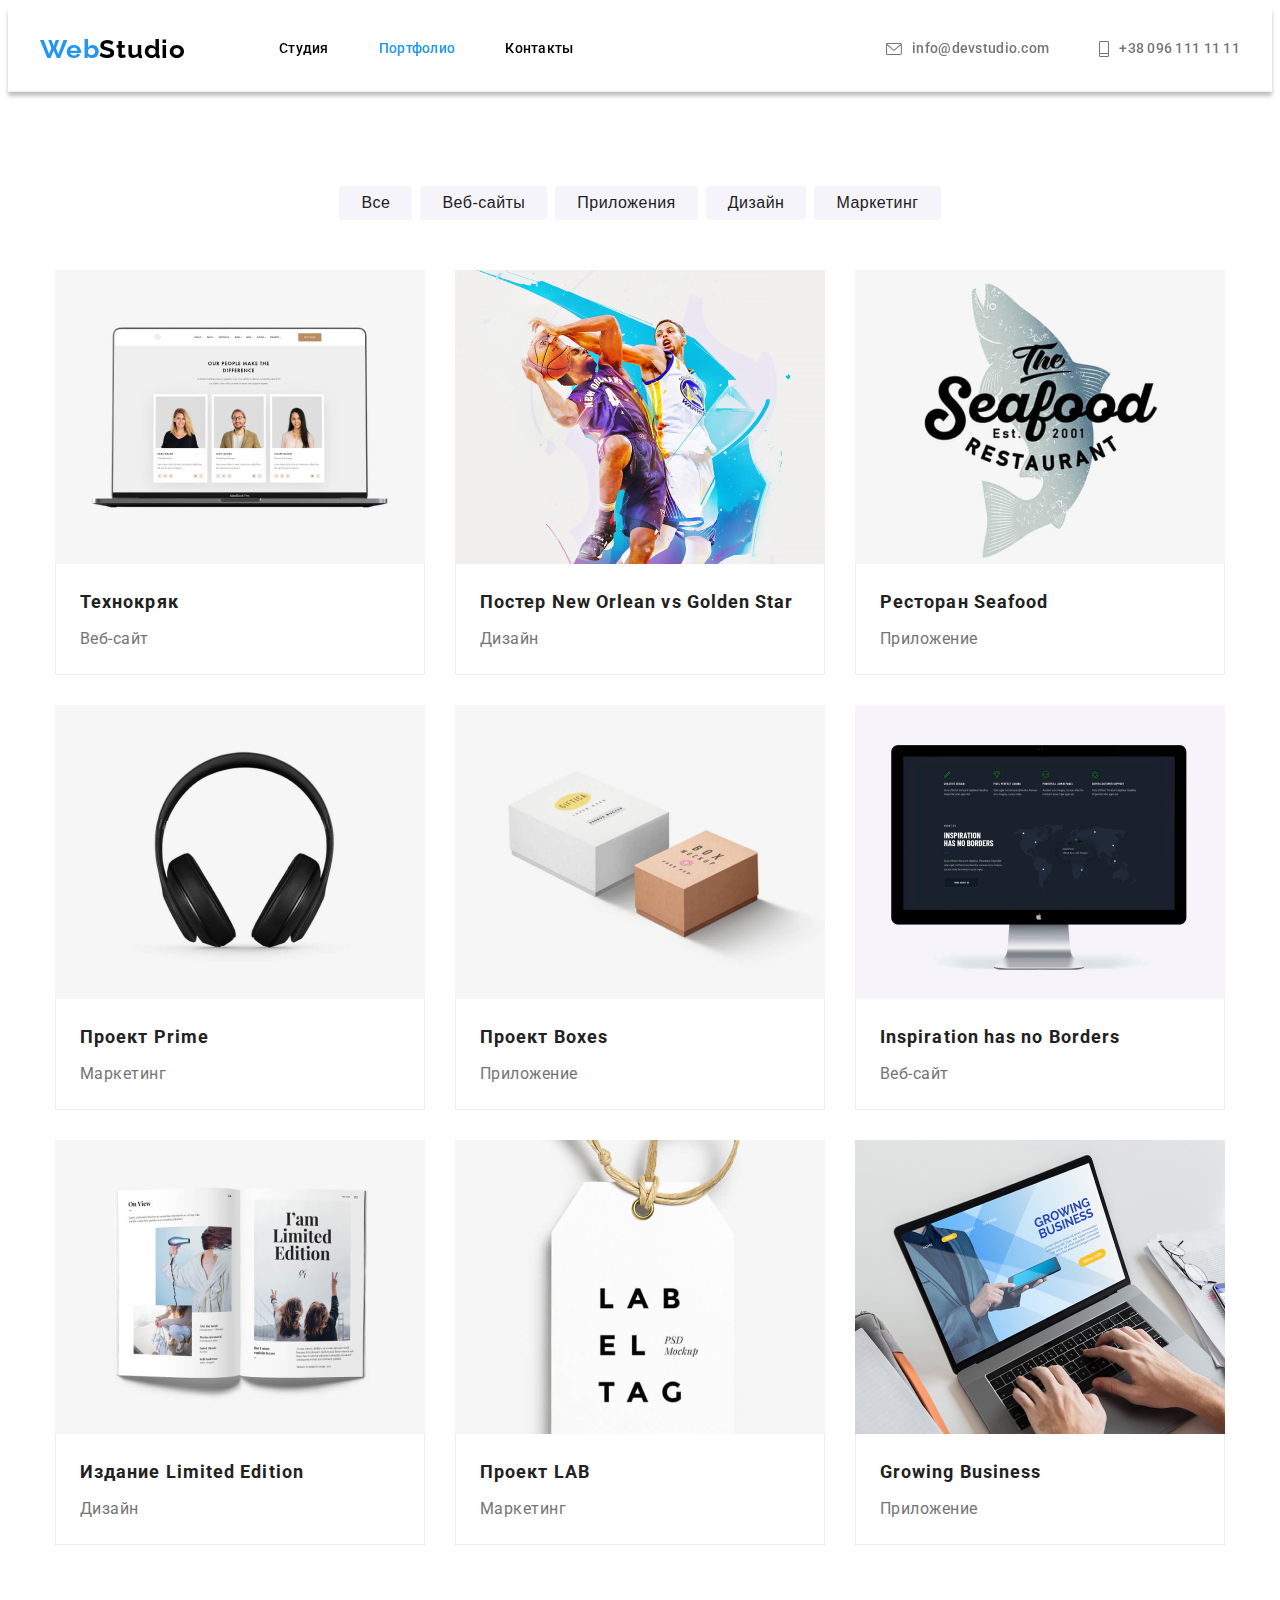
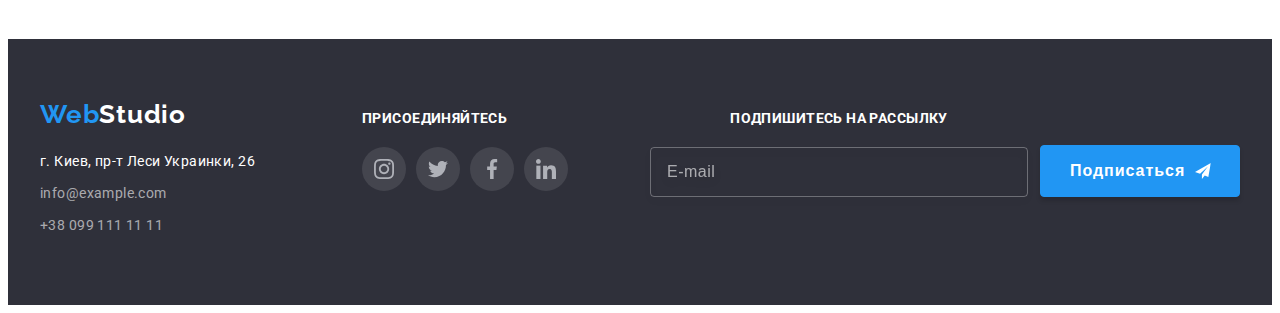
==== commit f749821d: "final #8" ====
--- a/portfolio.html
+++ b/portfolio.html
@@ -111,12 +111,12 @@
     </header>
     <main>
         <!--section hero portfolio-->
-        <!-- <section class="portfolio">
-            <div class="container"> -->
+        <section class="portfolio">
+            <div class="container">
         <!-- hiden title -->
-        <!-- <h1 class="hiden-title">Портфолио</h1> -->
+        <h1 class="hiden-title">Портфолио</h1>
         <!-- work-filter-list-->
-        <!-- <ul class="filter-list flex list">
+        <ul class="filter-list list">
                     <li class="filter-list__item">
                         <button type="button" class="filter-list__item__link">Все</button>
                     </li>
@@ -132,13 +132,27 @@
                     <li class="filter-list__item">
                         <button type="button" class="filter-list__item__link">Маркетинг</button>
                     </li>
-                </ul> -->
+                </ul>
         <!--end work-filter-list-->
-        <!-- <ul class="projects flex list">
-                    <li class="projects__list">
-                        <a href="" class="projects__list__item link">
-                            <div class="projects__list__item__card">
-                                <img class="projects__list__item__image" src="./images/portfolio/portfolio-desktop-1-1x.jpg" alt="Технокряк" width="370" height="294">
+        <ul class="projects projects--indent list">
+                    <li class="projects__list">
+                        <a href="" class="projects__list__item link">
+                            <div class="projects__list__item__card">
+                                <picture class="projects__list__picture">
+                                    <source
+                                        srcset="./images/1200/portfolio-1200-x1/portfolio-card-1200-x1-(1).jpg 1x, ./images/1200/portfolio-1200-x2/portfolio-card-1200-(1)@2x.jpg 2x"
+                                        media="(min-width: 1200px)">
+                                    <source
+                                        srcset="./images/768/portfolio-768-x1/portfolio-card-768-x1-(1).jpg 1x, ./images/768/portfolio-768-x2/portfolio-card-768-(1)@2x.jpg 2x"
+                                        media="(min-width: 768px)">
+                                    <source
+                                        srcset="./images/480/portfolio-480-x1/portfolio-card-480-x1-(1).jpg 1x, ./images/480/portfolio-480-x2/portfolio-card-480-(1)@2x.jpg 2x"
+                                        media="(min-width: 480px)">
+                                    <source
+                                        srcset="./images/320/portfolio-320-x1/portfolio-card-320-x1-(1).jpg 1x, ./images/320/portfolio-320-x2/portfolio-card-320-(1)@2x.jpg 2x"
+                                        media="(min-width: 320px)">
+                                    <img class='projects__list__item__image' src="#" alt="ноутбук с сайтом">
+                                </picture>
                                 <p class="projects__list__item__animation">
                                     Технокряк это современная площадка распространения коронавируса. Компании используют эту платформу для
                                     цифрового
@@ -157,8 +171,21 @@
                     <li class="projects__list">
                         <a href="" class="projects__list__item link">
                             <div class="projects__list__item__card">
-                            <img class="projects__list__item__image" src="./images/portfolio/portfolio-desktop-2-1x.jpg"
-                                alt="Постер New Orlean vs Golden Star" width="370" height="294">
+                            <picture class="projects__list__picture">
+                                <source
+                                    srcset="./images/1200/portfolio-1200-x1/portfolio-card-1200-x1-(2).jpg 1x, ./images/1200/portfolio-1200-x2/portfolio-card-1200-(2)@2x.jpg 2x"
+                                    media="(min-width: 1200px)">
+                                <source
+                                    srcset="./images/768/portfolio-768-x1/portfolio-card-768-x1-(2).jpg 1x, ./images/768/portfolio-768-x2/portfolio-card-768-(2)@2x.jpg 2x"
+                                    media="(min-width: 768px)">
+                                <source
+                                    srcset="./images/480/portfolio-480-x1/portfolio-card-480-x1-(2).jpg 1x, ./images/480/portfolio-480-x2/portfolio-card-480-(2)@2x.jpg 2x"
+                                    media="(min-width: 480px)">
+                                <source
+                                    srcset="./images/320/portfolio-320-x1/portfolio-card-320-x1-(2).jpg 1x, ./images/320/portfolio-320-x2/portfolio-card-320-(2)@2x.jpg 2x"
+                                    media="(min-width: 320px)">
+                                <img class='projects__list__item__image' src="#" alt="постер с баскетбольным матчем">
+                            </picture>
                                 <p class="projects__list__item__animation">
                                     Технокряк это современная площадка распространения коронавируса. Компании используют эту платформу для
                                     цифрового
@@ -174,8 +201,21 @@
                     <li class="projects__list">
                         <a href="" class="projects__list__item link">
                             <div class="projects__list__item__card">
-                            <img class="projects__list__item__image" src="./images/portfolio/portfolio-desktop-3-1x.jpg" alt="Ресторан Seafood"
-                                width="370" height="294">
+                                <picture class="projects__list__picture">
+                                    <source
+                                        srcset="./images/1200/portfolio-1200-x1/portfolio-card-1200-x1-(3).jpg 1x, ./images/1200/portfolio-1200-x2/portfolio-card-1200-(3)@2x.jpg 2x"
+                                        media="(min-width: 1200px)">
+                                    <source
+                                        srcset="./images/768/portfolio-768-x1/portfolio-card-768-x1-(3).jpg 1x, ./images/768/portfolio-768-x2/portfolio-card-768-(3)@2x.jpg 2x"
+                                        media="(min-width: 768px)">
+                                    <source
+                                        srcset="./images/480/portfolio-480-x1/portfolio-card-480-x1-(3).jpg 1x, ./images/480/portfolio-480-x2/portfolio-card-480-(3)@2x.jpg 2x"
+                                        media="(min-width: 480px)">
+                                    <source
+                                        srcset="./images/320/portfolio-320-x1/portfolio-card-320-x1-(3).jpg 1x, ./images/320/portfolio-320-x2/portfolio-card-320-(3)@2x.jpg 2x"
+                                        media="(min-width: 320px)">
+                                    <img class='projects__list__item__image' src="#" alt="Постер ресторана Seafood">
+                                </picture>
                                 <p class="projects__list__item__animation">
                                     Технокряк это современная площадка распространения коронавируса. Компании используют эту платформу для
                                     цифрового
@@ -191,8 +231,21 @@
                     <li class="projects__list">
                         <a href="" class="projects__list__item link">
                             <div class="projects__list__item__card">
-                            <img class="projects__list__item__image" src="./images/portfolio/portfolio-desktop-4-1x.jpg" alt="Проект Prime"
-                                width="370" height="294">
+                                <picture class="projects__list__picture">
+                                    <source
+                                        srcset="./images/1200/portfolio-1200-x1/portfolio-card-1200-x1-(4).jpg 1x, ./images/1200/portfolio-1200-x2/portfolio-card-1200-(4)@2x.jpg 2x"
+                                        media="(min-width: 1200px)">
+                                    <source
+                                        srcset="./images/768/portfolio-768-x1/portfolio-card-768-x1-(4).jpg 1x, ./images/768/portfolio-768-x2/portfolio-card-768-(4)@2x.jpg 2x"
+                                        media="(min-width: 768px)">
+                                    <source
+                                        srcset="./images/480/portfolio-480-x1/portfolio-card-480-x1-(4).jpg 1x, ./images/480/portfolio-480-x2/portfolio-card-480-(4)@2x.jpg 2x"
+                                        media="(min-width: 480px)">
+                                    <source
+                                        srcset="./images/320/portfolio-320-x1/portfolio-card-320-x1-(4).jpg 1x, ./images/320/portfolio-320-x2/portfolio-card-320-(4)@2x.jpg 2x"
+                                        media="(min-width: 320px)">
+                                    <img class='projects__list__item__image' src="#" alt="Проект Prime">
+                                </picture>
                                 <p class="projects__list__item__animation">
                                     Технокряк это современная площадка распространения коронавируса. Компании используют эту платформу для
                                     цифрового
@@ -208,8 +261,21 @@
                     <li class="projects__list">
                         <a href="" class="projects__list__item link">
                             <div class="projects__list__item__card">
-                            <img class="projects__list__item__image" src="./images/portfolio/portfolio-desktop-5-1x.jpg" alt="Проект Boxes"
-                                width="370" height="294">
+                                <picture class="projects__list__picture">
+                                    <source
+                                        srcset="./images/1200/portfolio-1200-x1/portfolio-card-1200-x1-(5).jpg 1x, ./images/1200/portfolio-1200-x2/portfolio-card-1200-(5)@2x.jpg 2x"
+                                        media="(min-width: 1200px)">
+                                    <source
+                                        srcset="./images/768/portfolio-768-x1/portfolio-card-768-x1-(5).jpg 1x, ./images/768/portfolio-768-x2/portfolio-card-768-(5)@2x.jpg 2x"
+                                        media="(min-width: 768px)">
+                                    <source
+                                        srcset="./images/480/portfolio-480-x1/portfolio-card-480-x1-(5).jpg 1x, ./images/480/portfolio-480-x2/portfolio-card-480-(5)@2x.jpg 2x"
+                                        media="(min-width: 480px)">
+                                    <source
+                                        srcset="./images/320/portfolio-320-x1/portfolio-card-320-x1-(5).jpg 1x, ./images/320/portfolio-320-x2/portfolio-card-320-(5)@2x.jpg 2x"
+                                        media="(min-width: 320px)">
+                                    <img class='projects__list__item__image' src="#" alt="Проект Boxes">
+                                </picture>
                                 <p class="projects__list__item__animation">
                                     Технокряк это современная площадка распространения коронавируса. Компании используют эту платформу для
                                     цифрового
@@ -225,8 +291,21 @@
                     <li class="projects__list">
                         <a href="" class="projects__list__item link">
                             <div class="projects__list__item__card">
-                            <img class="projects__list__item__image" src="./images/portfolio/portfolio-desktop-6-1x.jpg"
-                                alt="Inspiration has no Borders" width="370" height="294">
+                                <picture class="projects__list__picture">
+                                    <source
+                                        srcset="./images/1200/portfolio-1200-x1/portfolio-card-1200-x1-(6).jpg 1x, ./images/1200/portfolio-1200-x2/portfolio-card-1200-(6)@2x.jpg 2x"
+                                        media="(min-width: 1200px)">
+                                    <source
+                                        srcset="./images/768/portfolio-768-x1/portfolio-card-768-x1-(6).jpg 1x, ./images/768/portfolio-768-x2/portfolio-card-768-(6)@2x.jpg 2x"
+                                        media="(min-width: 768px)">
+                                    <source
+                                        srcset="./images/480/portfolio-480-x1/portfolio-card-480-x1-(6).jpg 1x, ./images/480/portfolio-480-x2/portfolio-card-480-(6)@2x.jpg 2x"
+                                        media="(min-width: 480px)">
+                                    <source
+                                        srcset="./images/320/portfolio-320-x1/portfolio-card-320-x1-(6).jpg 1x, ./images/320/portfolio-320-x2/portfolio-card-320-(6)@2x.jpg 2x"
+                                        media="(min-width: 320px)">
+                                    <img class='projects__list__item__image' src="#" alt="Inspiration has no Borders">
+                                </picture>
                                 <p class="projects__list__item__animation">
                                     Технокряк это современная площадка распространения коронавируса. Компании используют эту платформу для
                                     цифрового
@@ -242,8 +321,21 @@
                     <li class="projects__list">
                         <a href="" class="projects__list__item link">
                             <div class="projects__list__item__card">
-                            <img class="projects__list__item__image" src="./images/portfolio/portfolio-desktop-7-1x.jpg"
-                                alt="Издание Limited Edition" width="370" height="294">
+                                <picture class="projects__list__picture">
+                                    <source
+                                        srcset="./images/1200/portfolio-1200-x1/portfolio-card-1200-x1-(7).jpg 1x, ./images/1200/portfolio-1200-x2/portfolio-card-1200-(7)@2x.jpg 2x"
+                                        media="(min-width: 1200px)">
+                                    <source
+                                        srcset="./images/768/portfolio-768-x1/portfolio-card-768-x1-(7).jpg 1x, ./images/768/portfolio-768-x2/portfolio-card-768-(7)@2x.jpg 2x"
+                                        media="(min-width: 768px)">
+                                    <source
+                                        srcset="./images/480/portfolio-480-x1/portfolio-card-480-x1-(7).jpg 1x, ./images/480/portfolio-480-x2/portfolio-card-480-(7)@2x.jpg 2x"
+                                        media="(min-width: 480px)">
+                                    <source
+                                        srcset="./images/320/portfolio-320-x1/portfolio-card-320-x1-(7).jpg 1x, ./images/320/portfolio-320-x2/portfolio-card-320-(7)@2x.jpg 2x"
+                                        media="(min-width: 320px)">
+                                    <img class='projects__list__item__image' src="#" alt="Издание Limited Edition">
+                                </picture>
                                 <p class="projects__list__item__animation">
                                     Технокряк это современная площадка распространения коронавируса. Компании используют эту платформу для
                                     цифрового
@@ -259,8 +351,21 @@
                     <li class="projects__list">
                         <a href="" class="projects__list__item link">
                             <div class="projects__list__item__card">
-                            <img class="projects__list__item__image" src="./images/portfolio/portfolio-desktop-8-1x.jpg" alt="Проект LAB"
-                                width="370" height="294">
+                                <picture class="projects__list__picture">
+                                    <source
+                                        srcset="./images/1200/portfolio-1200-x1/portfolio-card-1200-x1-(8).jpg 1x, ./images/1200/portfolio-1200-x2/portfolio-card-1200-(8)@2x.jpg 2x"
+                                        media="(min-width: 1200px)">
+                                    <source
+                                        srcset="./images/768/portfolio-768-x1/portfolio-card-768-x1-(8).jpg 1x, ./images/768/portfolio-768-x2/portfolio-card-768-(8)@2x.jpg 2x"
+                                        media="(min-width: 768px)">
+                                    <source
+                                        srcset="./images/480/portfolio-480-x1/portfolio-card-480-x1-(8).jpg 1x, ./images/480/portfolio-480-x2/portfolio-card-480-(8)@2x.jpg 2x"
+                                        media="(min-width: 480px)">
+                                    <source
+                                        srcset="./images/320/portfolio-320-x1/portfolio-card-320-x1-(8).jpg 1x, ./images/320/portfolio-320-x2/portfolio-card-320-(8)@2x.jpg 2x"
+                                        media="(min-width: 320px)">
+                                    <img class='projects__list__item__image' src="#" alt="Проект LAB">
+                                </picture>
                                     <p class="projects__list__item__animation">
                                     Технокряк это современная площадка распространения коронавируса. Компании используют эту платформу для
                                     цифрового
@@ -276,8 +381,21 @@
                     <li class="projects__list">
                         <a href="" class="projects__list__item link">
                             <div class="projects__list__item__card">
-                            <img class="projects__list__item__image" src="./images/portfolio/portfolio-desktop-9-1x.jpg" alt="Growing Business"
-                                width="370" height="294">
+                                <picture class="projects__list__picture">
+                                    <source
+                                        srcset="./images/1200/portfolio-1200-x1/portfolio-card-1200-x1-(9).jpg 1x, ./images/1200/portfolio-1200-x2/portfolio-card-1200-(9)@2x.jpg 2x"
+                                        media="(min-width: 1200px)">
+                                    <source
+                                        srcset="./images/768/portfolio-768-x1/portfolio-card-768-x1-(9).jpg 1x, ./images/768/portfolio-768-x2/portfolio-card-768-(9)@2x.jpg 2x"
+                                        media="(min-width: 768px)">
+                                    <source
+                                        srcset="./images/480/portfolio-480-x1/portfolio-card-480-x1-(9).jpg 1x, ./images/480/portfolio-480-x2/portfolio-card-480-(9)@2x.jpg 2x"
+                                        media="(min-width: 480px)">
+                                    <source
+                                        srcset="./images/320/portfolio-320-x1/portfolio-card-320-x1-(9).jpg 1x, ./images/320/portfolio-320-x2/portfolio-card-320-(9)@2x.jpg 2x"
+                                        media="(min-width: 320px)">
+                                    <img class='projects__list__item__image' src="#" alt="Growing Business">
+                                </picture>
                                 <p class="projects__list__item__animation">
                                     Технокряк это современная площадка распространения коронавируса. Компании используют эту платформу для
                                     цифрового
@@ -290,10 +408,42 @@
                             </div>
                         </a>
                     </li>
+                <!-- вырнавнивая картоки продублировал 9 <li>  -->
+                    <li class="hiden-title" class="projects__list">
+                        <!-- <a href="" class="projects__list__item lportfolio
+                            <div class="projects__list__item__card">
+                                <picture class="projects__list__picture">
+                                    <source
+                                        srcset="./images/1200/portfolio-1200-x1/portfolio-card-1200-x1-(9).jpg 1x, ./images/1200/portfolio-1200-x2/portfolio-card-1200-(9)@2x.jpg 2x"
+                                        media="(min-width: 1200px)">
+                                    <source
+                                        srcset="./images/768/portfolio-768-x1/portfolio-card-768-x1-(9).jpg 1x, ./images/768/portfolio-768-x2/portfolio-card-768-(9)@2x.jpg 2x"
+                                        media="(min-width: 768px)">
+                                    <source
+                                        srcset="./images/480/portfolio-480-x1/portfolio-card-480-x1-(9).jpg 1x, ./images/480/portfolio-480-x2/portfolio-card-480-(9)@2x.jpg 2x"
+                                        media="(min-width: 480px)">
+                                    <source
+                                        srcset="./images/320/portfolio-320-x1/portfolio-card-320-x1-(9).jpg 1x, ./images/320/portfolio-320-x2/portfolio-card-320-(9)@2x.jpg 2x"
+                                        media="(min-width: 320px)">
+                                    <img class='projects__list__item__image' src="#" alt="Growing Business">
+                                </picture>
+                                <p class="projects__list__item__animation">
+                                    Технокряк это современная площадка распространения коронавируса. Компании используют эту платформу для
+                                    цифрового
+                                    шпионажа и атак на защищённые сервера конкурентов.
+                                </p>
+                            </div>
+                            <div class="projects__list__item__card-title">
+                                <h3 class="projects__list__item__heading">Growing Business</h3>
+                                <p class="projects__list__item__description">Приложение</p>
+                            </div>
+                        </a> -->
+                    </li>
+                <!-- вырнавнивая картоки продублировал 9 <li>  -->
                 </ul>
             </div>
         </section>
-    </main> -->
+    </main>
     <!--footer-->
     <footer class="footer">
         <div class="container footer-center-items">
--- a/css/main.min.css
+++ b/css/main.min.css
@@ -1,2 +1,2 @@
-:root{--main-color-black: #212121;--logo-color: #000000;--text-color: #757575;--accent-color: #2196f3;--footer-background-color: #2f303a;--body-background-color: #ffffff;--background-color: #f5f4fa;--white-contacts-color: rgba(255, 255, 255, 0.6);--border-color: rgba(238, 238, 238, 1);--animation: 250ms cubic-bezier(0.4, 0, 0.2, 1);--button-background-color: #188ce8;--main-font: 'Roboto', sans-serif;--second-font: 'Raleway', sans-serif}.custom-checkbox{position:absolute !important;clip:rect(1px 1px 1px 1px);clip:rect(1px, 1px, 1px, 1px);padding:0 !important;border:0 !important;height:1px !important;width:1px !important;overflow:hidden}.hiden-title{position:absolute;width:1px;height:1px;margin:-1px;border:0;padding:0;white-space:nowrap;clip-path:inset(100%);clip:rect(0 0 0 0);overflow:hidden}.modal-button,.header__nav,.header__nav__list,.skills__background,.pictures__text,.subscribe-button,.footer-social__item__link,.team__social-list__item__link{display:flex;align-items:center}html{scroll-behavior:smooth}h1,h2,h3,h4,h5,h6,p,ul,li{margin:0;padding:0}img{display:block}.list{list-style:none}.link{text-decoration:none}.flex{display:flex}body{font-size:14px;font-weight:400;line-height:1.71;font-family:var(--main-font);letter-spacing:0.03em;color:var(--text-color)}.section{padding-top:94px;padding-bottom:94px}.pictures-company{padding-top:94px;padding-bottom:94px;text-align:center}.skills-company{padding-top:94px;padding-bottom:47px}@media screen and (max-width: 1199px){.skills-company{padding-top:60px;padding-bottom:60px}}.team-company{text-align:center;padding-top:47px;padding-bottom:94px;background-color:var(--background-color)}@media screen and (max-width: 1199px){.team-company{padding-top:60px;padding-bottom:60px}}.clients{padding-top:94px;padding-bottom:94px}.footer{padding-top:60px;padding-bottom:60px;background-color:var(--footer-background-color)}.portfolio{padding-top:94px;padding-bottom:94px}@media screen and (max-width: 1199px){.portfolio{padding-top:60px;padding-bottom:60px}}.container{width:100%;padding-left:15px;padding-right:15px;margin-left:auto;margin-right:auto}@media screen and (min-width: 480px){.container{width:100%}}@media screen and (min-width: 768px){.container{max-width:1150px}}@media screen and (min-width: 1200px){.container{max-width:1200px}}.backdrop{position:fixed;top:0;left:0;width:100vw;height:100vh;z-index:100;background-color:rgba(0,0,0,0.2);transition-property:opacity, visibility;transition-duration:250ms;transition-timing-function:cubic-bezier(0.4, 0, 0.2, 1)}.is-hidden{opacity:0;visibility:hidden;pointer-events:none}.modal{position:absolute;transform:translate(-50%, -50%);top:50%;left:50%;width:528px;height:580px;background-color:var(--body-background-color);box-shadow:0px 1px 3px rgba(0,0,0,0.12),0px 1px 1px rgba(0,0,0,0.14),0px 2px 1px rgba(0,0,0,0.2);border-radius:4px}.modal-button{justify-content:center;padding:0;width:30px;height:30px;position:absolute;top:8px;right:8px;cursor:pointer;background:var(--body-background-color);border:1px solid rgba(0,0,0,0.1);border-radius:50%}.modal-button:hover,.modal-button:focus{color:var(--accent-color)}.modal-icon-close{width:18px;height:18px;fill:currentColor}.modal-form{padding:40px;display:flex;flex-direction:column;font-size:14px;line-height:1.15;letter-spacing:0.01em;color:var(--main-color-black)}.modal-form-head{font-size:20px;font-weight:700;line-height:1.15;letter-spacing:0.03em;text-align:center;color:var(--main-color-black);margin-bottom:12px}.modal-form-field{font-size:12px;line-height:1.15;letter-spacing:0.01em;color:var(--text-color);margin-bottom:4px}.modal-form-input-wrapper{position:relative;margin-bottom:10px}.modal-input-form{padding-top:12px;padding-right:12px;padding-left:42px;padding-bottom:12px;width:100%;border:1px solid rgba(33,33,33,0.2);box-sizing:border-box;border-radius:4px;outline:none;color:var(--main-color-black);transition-property:border-color;transition-duration:250ms;transition-timing-function:cubic-bezier(0.4, 0, 0.2, 1)}.modal-input-form:last-child{margin-bottom:20px}.modal-input-form::placeholder{font-size:14px;line-height:1.15;letter-spacing:0.01em;color:rgba(117,117,117,0.5)}.modal-input-form:focus{border-color:var(--accent-color)}.modal-icon-form{position:absolute;width:18px;height:18px;top:50%;left:15px;transform:translatey(-50%);fill:currentColor;transition-property:fill;transition-duration:250ms;transition-timing-function:cubic-bezier(0.4, 0, 0.2, 1)}.modal-input-form:focus+.modal-icon-form{fill:var(--accent-color)}.modal-input-textarea{padding:12px 16px;margin-bottom:20px;width:100%;height:96px;font-size:12px;line-height:1.15;letter-spacing:0.01em;border:1px solid rgba(33,33,33,0.2);box-sizing:border-box;border-radius:4px;outline:none;color:var(--main-color-black);resize:none;transition-property:border-color;transition-duration:250ms;transition-timing-function:cubic-bezier(0.4, 0, 0.2, 1)}.modal-input-textarea::placeholder{font-size:12px;line-height:1.15;letter-spacing:0.01em;color:rgba(117,117,117,0.5)}.modal-input-textarea:focus{border-color:var(--accent-color)}.private-policy{display:flex;flex-direction:row;margin-left:12px;margin-bottom:30px}.custom-checkbox+label::before{content:'';display:inline-block;margin-right:8px;width:16px;height:15px;flex-shrink:0;flex-grow:0;border:2px solid var(--main-color-black);border-radius:2px;background-repeat:no-repeat;background-position:center center;background-size:50% 50%;cursor:pointer;transition-property:border-color, background-image, background-color;transition-duration:250ms;transition-timing-function:cubic-bezier(0.4, 0, 0.2, 1)}.custom-checkbox+label::before+label{display:inline-flex;align-items:center;user-select:none}.custom-checkbox+label::before:focus:not(:checked)+label::before{border-color:var(--accent-color)}.custom-checkbox:checked+label::before{border-color:#0b76ef;background-color:#0b76ef;background-image:url("../images/vector.svg");background-size:contain}.custom-checkbox:disabled+label::before{background-color:#e9ecef}.modal-text{color:var(--text-color)}.modal-text-link{text-decoration-line:underline;color:var(--text-color-accent)}.modal-send-button{padding:10px 56px;align-self:center;font-family:inherit;font-size:16px;font-weight:700;line-height:1.88;letter-spacing:0.06em;cursor:pointer;color:var(--body-background-color);background-color:var(--accent-color);box-shadow:0px 4px 4px rgba(0,0,0,0.15);border-color:transparent;border-radius:4px;transition-property:background-color;transition-duration:250ms;transition-timing-function:cubic-bezier(0.4, 0, 0.2, 1)}.modal-send-button:hover,.modal-send-button:focus{background-color:var(--button-background-color)}.modal-menu{display:none}@media screen and (max-width: 767px){.modal-menu{display:block;position:fixed;z-index:100;top:0;left:0;width:100vw;height:100vh;background-color:#ffffff;overflow:auto;opacity:0;visibility:hidden;pointer-events:none;transition-property:opacity, visibility;transition-duration:250ms;transition-timing-function:cubic-bezier(0.4, 0, 0.2, 1)}.modal-menu__container{display:flex;flex-direction:column;justify-content:space-between;padding-top:48px;padding-bottom:48px;padding-left:40px;padding-right:40px;width:100vw;height:100vh}.modal-menu__close-button{position:absolute;line-height:0;top:10px;right:15px;border:none;background-color:transparent;padding:0;color:var(--logo-color);transition-property:color, fill;transition-duration:250ms;transition-timing-function:cubic-bezier(0.4, 0, 0.2, 1)}.modal-menu__close-button__modal-icon-close{width:40px;height:40px;fill:currentColor}.modal-menu__close-button:hover,.modal-menu__close-button:focus{color:var(--accent-color)}.modal-menu.is-open{opacity:1;visibility:visible;pointer-events:auto}}.navigation__list:not(:last-child){margin-bottom:32px}.navigation__item{font-weight:500;font-size:30px;line-height:1.18;letter-spacing:0.02em;color:var(--main-color-black);transition-property:color;transition-duration:250ms;transition-timing-function:cubic-bezier(0.4, 0, 0.2, 1)}@media screen and (min-width: 480px){.navigation__item{font-size:40px}}.navigation__item:target,.navigation__item:focus{color:var(--accent-color)}.modal-menu__contacts{display:flex;flex-direction:column;margin-bottom:48px}.contacts__list:not(:last-child){margin-bottom:32px}.contacts__item-tel{font-size:28px;line-height:1.17;letter-spacing:0.02em;color:var(--accent-color)}.contacts__item-mail{font-size:20px;line-height:1.17;letter-spacing:0.02em;color:var(--text-color)}@media screen and (min-width: 480px){.contacts__item-tel{font-size:34px}.contacts__item-mail{font-size:24px}}.modal-menu__social{display:flex;flex-wrap:wrap;font-size:34px;line-height:1.16;letter-spacing:0.02em;color:var(--accent-color)}@media screen and (min-width: 320px) and (max-width: 478px){.modal-menu__social{position:relative;display:flex;align-items:center;justify-content:center}.modal-menu__social::after{content:'';position:absolute;top:56%;left:0;height:2px;width:100%;background-color:rgba(33,33,33,0.2)}.modal-menu__social::before{content:'';position:absolute;top:56%;left:36%;transform:rotatez(90deg);height:2px;width:30%;background-color:rgba(33,33,33,0.2)}}.modal-menu__social__list{width:calc((100% - 20px) / 2);text-align:center}@media screen and (min-width: 480px){.modal-menu__social__list{width:auto}}@media screen and (min-width: 480px) and (max-width: 767px){.modal-menu__social__list{font-size:0;padding-right:10px;margin-right:10px;border-right:1px solid rgba(33,33,33,0.2)}.modal-menu__social__list:last-child{border-right:none;padding-right:0;margin-right:0}}.modal-menu__social__item{display:inline-block;font-size:18px;line-height:1.22;letter-spacing:0.02em;color:var(--accent-color)}.logo{font-family:var(--second-font);font-size:26px;font-weight:700;line-height:1.19;letter-spacing:0.03em;display:inline-block;animation-duration:2000ms;animation-iteration-count:2}.logo__web{font-family:var(--second-font);font-size:26px;font-weight:700;line-height:1.19;letter-spacing:0.03em;color:var(--accent-color)}.logo--header{color:var(--logo-color);padding-top:16px;padding-bottom:16px}@media screen and (min-width: 768px){.logo--header{margin-right:93px;padding-top:26px;padding-bottom:26px}}.filter-list{justify-content:center;flex-wrap:wrap;margin-top:-8px;margin-left:-8px;margin-bottom:50px}.filter-list__item{margin-top:8px;margin-left:8px;color:var(--logo-color)}.filter-list__item__link{font-family:inherit;font-size:16px;font-weight:500;line-height:1.63;text-align:center;letter-spacing:0.03em;color:var(--main-color-black);background-color:var(--background-color);display:inline-block;border:transparent;border-radius:4px;padding-top:4px;padding-bottom:4px;padding-left:22px;padding-right:22px;cursor:pointer;transition-property:color, background-color, box-shadow;transition-duration:250ms;transition-timing-function:cubic-bezier(0.4, 0, 0.2, 1)}.filter-list__item__link:hover,.filter-list__item__link:focus{background:var(--accent-color);color:var(--background-color);box-shadow:0px 3px 1px rgba(0,0,0,0.1),0px 1px 2px rgba(0,0,0,0.08),0px 2px 2px rgba(0,0,0,0.12)}.header{position:sticky;top:0;z-index:1;width:100%;border-bottom:1px solid #ececec;background-color:var(--body-background-color)}.align-flex-center{display:flex;justify-content:space-between;align-items:center}@media screen and (min-width: 768px){.header__nav{display:flex}}.header__nav{cursor:pointer}.header__nav__list{display:none}@media screen and (min-width: 768px){.header__nav__list{display:flex}}.header-shadow{box-shadow:0px 4px 4px rgba(0,0,0,0.25)}.header__nav__item+.header__nav__item{margin-left:50px}.header__list__item{padding-top:32px;padding-bottom:32px;display:inline-block;font-family:inherit;font-size:14px;font-weight:500;line-height:1.14;letter-spacing:0.02em;color:var(--logo-color);transition-property:color;transition-duration:250ms;transition-timing-function:cubic-bezier(0.4, 0, 0.2, 1)}.header__list__item:hover,.header__list__item:focus,.header__list__item.current{color:var(--accent-color)}.header__contact{display:none}@media screen and (min-width: 768px){.header__contact{display:flex;flex-direction:column;margin-left:auto}}@media screen and (min-width: 1200px){.header__contact{flex-direction:row}}.header__contact__item{display:flex;align-items:center;padding-top:5px;padding-bottom:5px;font-family:inherit;font-size:14px;font-weight:500;line-height:1.14;letter-spacing:0.02em;color:var(--text-color);transition-property:color;transition-duration:250ms;transition-timing-function:cubic-bezier(0.4, 0, 0.2, 1)}.header__contact__item:hover,.header__contact__item:focus{color:var(--accent-color)}@media screen and (min-width: 1200px){.header__contact__item{padding-top:32px;padding-bottom:32px}}@media screen and (min-width: 1200px){.header__contact__list+.header__contact__list{margin-left:50px}}.header__icon__mail{display:inline-block;margin-right:10px;fill:currentColor}.header__icon__phone{display:inline-block;margin-right:10px;fill:currentColor}.current{position:relative;color:var(--accent-color)}@media screen and (min-width: 768px){.current:after{content:'';position:absolute;width:100%;height:4px;bottom:-1px;left:0px;border-radius:2px;background-color:var(--button-backgr-color)}}.modal-menu__button{display:none}@media screen and (max-width: 767px){.modal-menu__button{display:block;background-color:transparent;border:none;padding:0;margin:0;transition-property:color, fill;transition-duration:250ms;transition-timing-function:cubic-bezier(0.4, 0, 0.2, 1)}.modal-menu__button__modal-icon-open{width:40px;height:40px;fill:currentColor;line-height:0}.modal-menu__button:hover,.modal-menu__button:focus{color:var(--accent-color)}}.hero{margin:0 auto;padding-top:118px;padding-bottom:118px;max-width:100%;background-image:linear-gradient(0deg, rgba(47,48,58,0.4), rgba(47,48,58,0.4)),url(../images/320/banner-320-x1.jpg);background-position:center;background-repeat:no-repeat;background-size:cover;background-color:#c4c4c4}.hero .container{text-align:center}@media (min-device-pixel-ratio: 2), (min-resolution: 192dpi), (min-resolution: 2dppx){.hero{background-image:linear-gradient(0deg, rgba(47,48,58,0.4), rgba(47,48,58,0.4)),url(../images/320/banner-320-@2x.jpg)}}@media screen and (min-width: 480px){.hero{background-image:linear-gradient(0deg, rgba(47,48,58,0.4), rgba(47,48,58,0.4)),url(../images/480/banner-480-x1.jpg)}}@media (min-device-pixel-ratio: 2) and (min-width: 480px), (min-resolution: 192dpi) and (min-width: 480px), (min-resolution: 2dppx) and (min-width: 480px){.hero{background-image:linear-gradient(0deg, rgba(47,48,58,0.4), rgba(47,48,58,0.4)),url(../images/480/banner-480-@2x.jpg)}}@media screen and (min-width: 768px){.hero{background-image:linear-gradient(0deg, rgba(47,48,58,0.4), rgba(47,48,58,0.4)),url(../images/768/banner-768-x1.jpg)}}@media (min-device-pixel-ratio: 2) and (min-width: 768px), (min-resolution: 192dpi) and (min-width: 768px), (min-resolution: 2dppx) and (min-width: 768px){.hero{background-image:linear-gradient(0deg, rgba(47,48,58,0.4), rgba(47,48,58,0.4)),url(../images/768/banner-768-@2x.jpg)}}@media screen and (min-width: 1200px){.hero{padding-top:200px;padding-bottom:200px;max-width:1600px;background-image:linear-gradient(0deg, rgba(47,48,58,0.4), rgba(47,48,58,0.4)),url(../images/1200/banner-1200-x1.jpg)}}@media (min-device-pixel-ratio: 2) and (min-width: 1200px), (min-resolution: 192dpi) and (min-width: 1200px), (min-resolution: 2dppx) and (min-width: 1200px){.hero{background-image:linear-gradient(0deg, rgba(47,48,58,0.4), rgba(47,48,58,0.4)),url(../images/1200/banner-1200-@2x.jpg)}}.hero__title{font-weight:900;font-size:20px;line-height:1.36;text-align:center;letter-spacing:0.06em;text-transform:uppercase;color:var(--body-background-color);width:280px;margin-left:auto;margin-right:auto;margin-bottom:30px}@media screen and (min-width: 480px){.hero__title{font-size:26px;width:360px}}@media screen and (min-width: 1200px){.hero__title{font-size:44px;width:696px}}.hero__modal-btn{font-family:inherit;font-size:16px;font-weight:700;line-height:1.88;letter-spacing:0.06em;color:var(--body-background-color);background:var(--accent-color);cursor:pointer;display:inline-block;padding:10px 32px;border:transparent;border-radius:4px;box-shadow:0px 4px 4px rgba(0,0,0,0.15);transition-property:background-color, box-shadow;transition-duration:250ms;transition-timing-function:cubic-bezier(0.4, 0, 0.2, 1)}.hero__modal-btn:hover,.hero__modal-btn:focus{color:var(--logo-color)}.projects{flex-wrap:wrap;align-items:flex-start;margin-top:-30px;margin-left:-30px}.projects__list{display:block;width:calc((100% - 90px) / 3);margin-top:30px;margin-left:30px;transition-property:box-shadow;transition-duration:250ms;transition-timing-function:cubic-bezier(0.4, 0, 0.2, 1)}.projects__list:hover,.projects__list:focus{box-shadow:0px 1px 1px rgba(0,0,0,0.12),0px 4px 4px rgba(0,0,0,0.06),1px 4px 6px rgba(0,0,0,0.16)}.projects__list__item__card{position:relative;overflow:hidden}.projects__list__item__animation{position:absolute;top:0;left:0;overflow:auto;transition-property:transform;transform:translateY(100%);transition:var(--animation);padding:63px 24px;width:100%;height:100%;background-color:rgba(33,150,243,0.9);font-size:18px;line-height:1.56;letter-spacing:0.03em;color:var(--body-background-color)}.projects__list__item:hover .projects__list__item__animation,.projects__list__item:focus .projects__list__item__animation{transform:translateY(0%)}.projects__list__item__card-title{padding-top:20px;padding-bottom:20px;padding-left:24px;padding-right:24px;border-right:1px solid #eeeeee;border-bottom:1px solid #eeeeee;border-left:1px solid #eeeeee}.projects__list__item__heading{font-family:inherit;font-size:18px;font-weight:700;line-height:2;letter-spacing:0.06em;color:var(--main-color-black);margin-bottom:4px}.projects__list__item__description{font-family:inherit;font-size:16px;line-height:1.87;letter-spacing:0.03em;color:var(--text-color)}.skills__item{width:100%;margin-top:30px}.skills__item:not(:last-child){margin-bottom:30px}.skills__background{display:flex;align-items:center;justify-content:center;min-height:120px;border-radius:4px;background-color:var(--background-color);margin-bottom:30px}.skills__item__title{text-align:center;font-weight:700;text-transform:uppercase;color:var(--main-color-black)}.skills__item__text{font-size:14px;margin-top:10px;line-height:1.71;margin-bottom:10px;color:var(--text-color)}@media screen and (min-width: 768px){.skills{display:flex;flex-wrap:wrap;padding-bottom:0;margin-top:-30px;margin-left:-30px}.skills__item{width:calc((100% - 60px) / 2);margin-top:30px;margin-left:30px}}@media screen and (min-width: 1200px){.skills{flex-wrap:nowrap}.skills__item__title{text-align:start}}.pictures-title{font-size:36px;font-weight:700;line-height:1.17;text-align:center;letter-spacing:0.03em;color:var(--main-color-black);margin-bottom:50px}.pictures__list{flex-basis:calc((100% - 90px) / 3);display:flex;flex-wrap:wrap;margin-left:-30px;margin-top:-30px}.pictures__item{margin-left:30px;margin-top:30px;position:relative}.pictures__text{color:var(--text-color);margin-top:10px;line-height:1.71;position:absolute;left:0;bottom:0;justify-content:center;height:70px;width:100%;background-color:rgba(47,48,58,0.8)}.pictures__text>p{font-weight:700;text-align:center;letter-spacing:0.03em;text-transform:uppercase;color:var(--body-background-color)}.clients-title{font-size:36px;font-weight:700;line-height:1.17;letter-spacing:0.03em;text-align:center;color:var(--main-color-black);margin-bottom:50px}.clients__logo{display:block}.clients__logo:not(:last-child){margin-right:30px}.clients__logo{display:flex;justify-content:center;align-items:center;width:170px;height:92px;border:1px solid #afb1b8;border-radius:4px;fill:#afb1b8;transition-property:fill, border-color;transition-duration:250ms;transition-timing-function:cubic-bezier(0.4, 0, 0.2, 1)}.clients__logo:focus,.clients__logo:hover{border-color:var(--accent-color);fill:var(--accent-color)}.footer-center-items{display:flex;flex-wrap:wrap;align-items:center;flex-direction:column}@media screen and (min-width: 768px){.footer-center-items{align-items:baseline;flex-direction:row;justify-content:space-around}}.footer-adress{max-width:240px;text-align:center;margin-bottom:60px}@media screen and (min-width: 768px){.footer-adress{margin-bottom:0px}}@media screen and (min-width: 1200px){.footer-adress{text-align:start}}.footer-container__adress{display:flex;align-items:center;flex-direction:column}@media screen and (min-width: 1200px){.footer-container__adress{align-items:flex-start}}.logo--footer{color:var(--body-background-color);display:block;text-align:center;margin-bottom:20px}.footer-adress__item{display:inline-block;margin-bottom:8px}.footer-adress__item__item:last-child{margin-bottom:0}.footer-adress__map{font-style:normal;color:var(--body-background-color);transition-property:color;transition-duration:250ms;transition-timing-function:cubic-bezier(0.4, 0, 0.2, 1)}.footer-adress__map__map:hover,.footer-adress__map__map:focus{color:var(--accent-color)}.footer-adress__contact{font-style:normal;color:var(--white-contacts-color);transition-property:color;transition-duration:250ms;transition-timing-function:cubic-bezier(0.4, 0, 0.2, 1)}.footer-adress__contact:hover,.footer-adress__contact:focus{color:var(--accent-color)}.footter-description{font-size:14px;font-weight:700;line-height:1.14;letter-spacing:0.03em;text-transform:uppercase;margin-bottom:20px;color:var(--body-background-color)}@media screen and (max-width: 767px){.footer-subscribe{width:100%}}@media screen and (min-width: 768px) and (max-width: 1199px){.footer-subscribe{margin:0 auto;margin-top:60px}}@media screen and (min-width: 1200px){.footer-subscribe-content{margin-left:auto}}.footer-subscribe-form{display:flex;flex-direction:column;align-items:center}@media screen and (min-width: 1200px){.footer-subscribe-form{flex-direction:row}}.footer-subscribe-form-item{width:100%}.footer-subscribe-text{display:block;font-size:14px;font-weight:700;line-height:1.14;letter-spacing:0.03em;text-transform:uppercase;text-align:center;color:var(--body-background-color)}.footer-subscribe-email{width:100%;display:block;margin:0 auto;max-width:450px;margin-top:20px;margin-bottom:20px;padding-left:16px;padding-top:15px;padding-bottom:15px;background-color:transparent;border:1px solid rgba(255,255,255,0.3);filter:drop-shadow(0px 4px 4px rgba(0,0,0,0.15));border-radius:4px;font-size:16px;line-height:1.15;letter-spacing:0.03em;color:var(--body-background-color)}.footer-subscribe-email::placeholder{font-size:16px;line-height:1.15;letter-spacing:0.03em;color:var(--white-contacts-color)}@media screen and (min-width: 768px){.footer-subscribe-email{width:450px}}@media screen and (min-width: 1200px){.footer-subscribe-email{margin-top:20px;margin-bottom:0px;width:358px}}.subscribe-button{display:flex;justify-content:center;align-items:center;max-width:200px;padding-top:10px;padding-bottom:10px;padding-left:29px;padding-right:28px;margin-left:12px;background-color:var(--accent-color);box-shadow:0px 4px 4px rgba(0,0,0,0.15);border:1px solid var(--accent-color);border-radius:4px;font-size:16px;font-weight:700;line-height:1.88;letter-spacing:0.06em;color:var(--body-background-color);cursor:pointer;transition-property:background-color;transition-duration:250ms;transition-timing-function:cubic-bezier(0.4, 0, 0.2, 1)}.subscribe-button:hover,.subscribe-button:focus{background-color:var(--button-background-color)}@media screen and (min-width: 1200px){.subscribe-button{align-self:flex-end}}.subscribe-icon{margin-left:10px;width:24px;height:24px}.footer-social{text-align:center;margin-bottom:60px;fill:var(--body-background-color)}.footer-social__list li:not(:last-child){margin-right:10px}@media screen and (min-width: 768px){.footer-social{margin-bottom:0px;width:260px}}@media screen and (min-width: 1200px){.footer-social{text-align:start;margin-left:auto;width:auto}}.footer-social__list li{border-radius:50%}.footer-social__list{justify-content:center;align-items:center}.footer-social .footer-social__item{background-color:rgba(255,255,255,0.1)}.footer-social h3{font-size:14px;font-weight:700;line-height:1.14;letter-spacing:0.03em;text-transform:uppercase;color:var(--body-background-color);margin-bottom:20px}.footer-social__item__link{justify-content:center;border-radius:50%;width:44px;height:44px;fill:#afb1b8;background-color:transparent;transition-property:fill, background-color;transition-duration:250ms;transition-timing-function:cubic-bezier(0.4, 0, 0.2, 1)}.footer-social__item__link:hover,.footer-social__item__link:focus{background-color:var(--accent-color);fill:var(--body-background-color)}.team__list{flex-wrap:wrap;align-items:flex-start;margin-left:-30px;margin-top:-30px}.team__list__item{width:calc((100% - 120px) / 4);margin-left:30px;margin-top:30px;background:var(--body-background-color);box-shadow:0px 1px 3px rgba(0,0,0,0.12),0px 1px 1px rgba(0,0,0,0.14),0px 2px 1px rgba(0,0,0,0.2);border-radius:0px 0px 4px 4px}.team-title{font-family:inherit;font-size:36px;font-weight:700;line-height:1.17;letter-spacing:0.03em;color:var(--main-color-black);margin-bottom:50px}.team__name{font-family:inherit;font-size:16px;font-weight:500;line-height:1.19;letter-spacing:0.03em;color:var(--main-color-black);margin-bottom:10px}.team__content{padding:30px}.team__position{font-family:inherit;font-size:16px;font-weight:400;line-height:1.19;letter-spacing:0.03em;color:var(--text-color);display:block;margin-bottom:16px}.team__social-list{justify-content:center;align-items:center}.team__social-list li{border-radius:50%}.team__social-list li:not(:last-child){margin-right:10px}.team__social-list__item__link{justify-content:center;border-radius:50%;width:44px;height:44px;fill:#afb1b8;background-color:transparent;transition-property:fill, background-color;transition-duration:250ms;transition-timing-function:cubic-bezier(0.4, 0, 0.2, 1)}.team__social-list__item__link:hover,.team__social-list__item__link:focus{background-color:var(--accent-color);fill:var(--body-background-color)}
+:root{--main-color-black: #212121;--logo-color: #000000;--text-color: #757575;--accent-color: #2196f3;--footer-background-color: #2f303a;--body-background-color: #ffffff;--background-color: #f5f4fa;--white-contacts-color: rgba(255, 255, 255, 0.6);--border-color: rgba(238, 238, 238, 1);--animation: 250ms cubic-bezier(0.4, 0, 0.2, 1);--button-background-color: #188ce8;--main-font: 'Roboto', sans-serif;--second-font: 'Raleway', sans-serif}.custom-checkbox{position:absolute !important;clip:rect(1px 1px 1px 1px);clip:rect(1px, 1px, 1px, 1px);padding:0 !important;border:0 !important;height:1px !important;width:1px !important;overflow:hidden}.hiden-title{position:absolute;width:1px;height:1px;margin:-1px;border:0;padding:0;white-space:nowrap;clip-path:inset(100%);clip:rect(0 0 0 0);overflow:hidden}.modal-button,.align-flex-center,.header__nav,.skills__background,.pictures__text,.clients__logo__icon,.footer-center-items,.footer-container__adress,.footer-subscribe-form,.subscribe-button,.footer-social__item__link,.team__social-list__item__link{display:flex;align-items:center}html{scroll-behavior:smooth}h1,h2,h3,h4,h5,h6,p,ul,li{margin:0;padding:0}img{display:block}.list{list-style:none}.link{text-decoration:none}.flex{display:flex}body{font-size:14px;font-weight:400;line-height:1.71;font-family:var(--main-font);letter-spacing:0.03em;color:var(--text-color)}.section{padding-top:94px;padding-bottom:94px}.pictures-company{padding-top:47px;padding-bottom:94px;display:none}@media screen and (min-width: 1200px){.pictures-company{display:block}}.skills-company{padding-top:94px;padding-bottom:47px}@media screen and (max-width: 1199px){.skills-company{padding-top:60px;padding-bottom:60px}}.team-company{text-align:center;padding-top:94px;padding-bottom:94px;background-color:var(--background-color)}.clients{padding-top:94px;padding-bottom:94px}.footer{padding-top:60px;padding-bottom:60px;background-color:var(--footer-background-color)}.portfolio{padding-top:94px;padding-bottom:94px}@media screen and (max-width: 1199px){.portfolio{padding-top:60px;padding-bottom:60px}}.container{width:100%;padding-left:15px;padding-right:15px;margin-left:auto;margin-right:auto}@media screen and (min-width: 480px){.container{width:100%}}@media screen and (min-width: 768px){.container{max-width:1150px}}@media screen and (min-width: 1200px){.container{max-width:1200px}}.backdrop{position:fixed;top:0;left:0;width:100vw;height:100vh;z-index:100;background-color:rgba(0,0,0,0.2);overflow-y:auto;transition-property:opacity, visibility;transition-duration:250ms;transition-timing-function:cubic-bezier(0.4, 0, 0.2, 1)}.is-hidden{opacity:0;visibility:hidden;pointer-events:none}.modal{position:absolute;transform:translate(-50%, -50%);top:50%;left:50%;min-width:300px;background-color:var(--body-background-color);box-shadow:0px 1px 3px rgba(0,0,0,0.12),0px 1px 1px rgba(0,0,0,0.14),0px 2px 1px rgba(0,0,0,0.2);border-radius:4px}@media screen and (min-width: 480px){.modal{min-width:450px}}.modal-button{justify-content:center;padding:0;width:30px;height:30px;position:absolute;top:8px;right:8px;cursor:pointer;background:var(--body-background-color);border:1px solid rgba(0,0,0,0.1);border-radius:50%;transition-property:color;transition-duration:250ms;transition-timing-function:cubic-bezier(0.4, 0, 0.2, 1)}.modal-button:hover,.modal-button:focus{color:var(--accent-color)}.modal-icon-close{width:18px;height:18px;fill:currentColor}.modal-form{padding:40px;display:flex;flex-direction:column;font-size:12px;line-height:1.15;letter-spacing:0.01em;color:var(--main-color-black)}@media screen and (min-width: 1200px){.modal-form{font-size:14px;line-height:1.71}}.modal-form-head{font-weight:700;font-size:16px;line-height:1.15;text-align:center;letter-spacing:0.03em;color:var(--main-color-black);margin-bottom:12px}@media screen and (min-width: 480px){.modal-form-head{font-size:20px}}@media screen and (min-width: 568px) and (max-width: 823px) and (max-height: 414px){.modal-form{padding:20px}.modal-form-head{font-size:16px;margin-bottom:20px}.modal-rotation{display:flex;margin-bottom:20px}.modal-rotation-main{margin-right:10px;width:55%}.modal-rotation-textarea{width:45%;display:flex;align-items:center;flex-direction:row;flex-wrap:wrap;justify-content:flex-end;align-content:flex-start}.modal-form-field{display:none;margin-bottom:0px}.modal-input-form::placeholder{visibility:visible;opacity:1;font-size:10px;line-height:1.16;color:rgba(117,117,117,0.5)}.modal-input-textarea{height:138px;margin-bottom:0}.modal-input-textarea::placeholder{font-size:10px}}.private-policy{justify-content:center}.modal-send-button{padding:0px 40px}.modal-form-field{font-size:12px;line-height:1.15;letter-spacing:0.01em;color:var(--text-color);margin-bottom:4px}.modal-form-input-wrapper{position:relative;margin-bottom:10px}.modal-input-form{padding-top:12px;padding-right:12px;padding-left:42px;padding-bottom:12px;width:100%;border:1px solid rgba(33,33,33,0.2);box-sizing:border-box;border-radius:4px;outline:none;color:var(--main-color-black);transition-property:border-color;transition-duration:250ms;transition-timing-function:cubic-bezier(0.4, 0, 0.2, 1)}.modal-input-form:last-child{margin-bottom:20px}.modal-input-form::placeholder{visibility:hidden;opacity:0;font-size:14px;line-height:1.15;letter-spacing:0.01em;color:rgba(117,117,117,0.5)}.modal-input-form:focus{border-color:var(--accent-color)}.modal-input-form:focus+.modal-icon-form{fill:var(--accent-color)}.modal-icon-form{position:absolute;width:18px;height:18px;top:50%;left:15px;transform:translatey(-50%);fill:currentColor;transition-property:fill;transition-duration:250ms;transition-timing-function:cubic-bezier(0.4, 0, 0.2, 1)}.modal-input-form:focus+.modal-icon-form{fill:var(--accent-color)}.modal-input-textarea{padding:12px 16px;margin-bottom:20px;width:100%;height:96px;font-size:12px;line-height:1.15;letter-spacing:0.01em;border:1px solid rgba(33,33,33,0.2);box-sizing:border-box;border-radius:4px;outline:none;color:var(--main-color-black);resize:none;transition-property:border-color;transition-duration:250ms;transition-timing-function:cubic-bezier(0.4, 0, 0.2, 1)}.modal-input-textarea::placeholder{font-size:12px;line-height:1.15;letter-spacing:0.01em;color:rgba(117,117,117,0.5)}.modal-input-textarea:focus{border-color:var(--accent-color)}.private-policy{display:flex;flex-direction:row;margin-left:12px;margin-bottom:30px}.custom-checkbox+label::before{content:'';display:inline-block;margin-right:8px;width:16px;height:15px;flex-shrink:0;flex-grow:0;border:2px solid var(--main-color-black);border-radius:2px;background-repeat:no-repeat;background-position:center center;background-size:50% 50%;cursor:pointer;transition-property:border-color, background-image, background-color;transition-duration:250ms;transition-timing-function:cubic-bezier(0.4, 0, 0.2, 1)}.custom-checkbox+label::before+label{display:inline-flex;align-items:center;user-select:none}.custom-checkbox+label::before:focus:not(:checked)+label::before{border-color:var(--accent-color)}.custom-checkbox:checked+label::before{border-color:#0b76ef;background-color:#0b76ef;background-image:url("../images/vector.svg");background-size:contain}.custom-checkbox:disabled+label::before{background-color:#e9ecef}.modal-text{color:var(--text-color)}.modal-text-link{text-decoration-line:underline;color:var(--text-color-accent)}.modal-send-button{padding:10px 56px;align-self:center;font-family:inherit;font-size:16px;font-weight:700;line-height:1.88;letter-spacing:0.06em;cursor:pointer;color:var(--body-background-color);background-color:var(--accent-color);box-shadow:0px 4px 4px rgba(0,0,0,0.15);border-color:transparent;border-radius:4px;transition-property:background-color;transition-duration:250ms;transition-timing-function:cubic-bezier(0.4, 0, 0.2, 1)}.modal-send-button:hover,.modal-send-button:focus{background-color:var(--button-background-color)}.modal-menu{display:none}@media screen and (max-width: 767px){.modal-menu{display:block;position:fixed;z-index:100;top:0;left:0;width:100vw;height:100vh;background-color:#ffffff;overflow:auto;opacity:0;visibility:hidden;pointer-events:none;transition-property:opacity, visibility;transition-duration:250ms;transition-timing-function:cubic-bezier(0.4, 0, 0.2, 1)}.modal-menu__container{display:flex;flex-direction:column;justify-content:space-between;padding-top:48px;padding-bottom:48px;padding-left:40px;padding-right:40px;width:100vw;height:100vh}.modal-menu__close-button{position:absolute;line-height:0;top:10px;right:15px;border:none;background-color:transparent;padding:0;color:var(--logo-color);transition-property:color, fill;transition-duration:250ms;transition-timing-function:cubic-bezier(0.4, 0, 0.2, 1)}.modal-menu__close-button__modal-icon-close{width:40px;height:40px;fill:currentColor}.modal-menu__close-button:hover,.modal-menu__close-button:focus{color:var(--accent-color)}.modal-menu.is-open{opacity:1;visibility:visible;pointer-events:auto}}.navigation__list:not(:last-child){margin-bottom:32px}.navigation__item{font-weight:500;font-size:30px;line-height:1.18;letter-spacing:0.02em;color:var(--main-color-black);transition-property:color;transition-duration:250ms;transition-timing-function:cubic-bezier(0.4, 0, 0.2, 1)}@media screen and (min-width: 480px){.navigation__item{font-size:40px}}.navigation__item:target,.navigation__item:focus{color:var(--accent-color)}.modal-menu__contacts{display:flex;flex-direction:column;margin-bottom:48px}.contacts__list:not(:last-child){margin-bottom:32px}.contacts__item-tel{font-size:28px;line-height:1.17;letter-spacing:0.02em;color:var(--accent-color)}.contacts__item-mail{font-size:20px;line-height:1.17;letter-spacing:0.02em;color:var(--text-color)}@media screen and (min-width: 480px){.contacts__item-tel{font-size:34px}.contacts__item-mail{font-size:24px}}.modal-menu__social{display:flex;flex-wrap:wrap;font-size:34px;line-height:1.16;letter-spacing:0.02em;color:var(--accent-color)}@media screen and (min-width: 320px) and (max-width: 478px){.modal-menu__social{position:relative;display:flex;align-items:center;justify-content:center}.modal-menu__social::after{content:'';position:absolute;top:56%;left:0;height:2px;width:100%;background-color:rgba(33,33,33,0.2)}.modal-menu__social::before{content:'';position:absolute;top:56%;left:36%;transform:rotatez(90deg);height:2px;width:30%;background-color:rgba(33,33,33,0.2)}}.modal-menu__social__list{width:calc((100% - 20px) / 2);text-align:center}@media screen and (min-width: 480px){.modal-menu__social__list{width:auto}}@media screen and (min-width: 480px) and (max-width: 767px){.modal-menu__social__list{font-size:0;padding-right:10px;margin-right:10px;border-right:1px solid rgba(33,33,33,0.2)}.modal-menu__social__list:last-child{border-right:none;padding-right:0;margin-right:0}}.modal-menu__social__item{display:inline-block;font-size:18px;line-height:1.22;letter-spacing:0.02em;color:var(--accent-color)}.logo{font-family:var(--second-font);font-size:26px;font-weight:700;line-height:1.19;letter-spacing:0.03em;display:inline-block;animation-duration:2000ms;animation-iteration-count:2}.logo__web{font-family:var(--second-font);font-size:26px;font-weight:700;line-height:1.19;letter-spacing:0.03em;color:var(--accent-color)}.logo--header{color:var(--logo-color);padding-top:16px;padding-bottom:16px}@media screen and (min-width: 768px){.logo--header{margin-right:93px;padding-top:26px;padding-bottom:26px}}.filter-list{display:flex;flex-wrap:wrap;margin-top:-8px;margin-left:-8px;margin-bottom:50px}@media screen and (min-width: 768px){.filter-list{justify-content:center}}.filter-list__item{margin-top:8px;margin-left:8px}.filter-list__item__link{font-size:16px;font-weight:500;line-height:1.63;text-align:center;letter-spacing:0.03em;color:var(--main-color-black);background-color:var(--background-color);display:inline-block;border:transparent;border-radius:4px;padding-top:4px;padding-bottom:4px;padding-left:22px;padding-right:22px;cursor:pointer;transition-property:color, background-color, box-shadow;transition-duration:250ms;transition-timing-function:cubic-bezier(0.4, 0, 0.2, 1)}.filter-list__item__link:hover,.filter-list__item__link:focus{background:var(--accent-color);color:var(--background-color);box-shadow:0px 3px 1px rgba(0,0,0,0.1),0px 1px 2px rgba(0,0,0,0.08),0px 2px 2px rgba(0,0,0,0.12)}.header{position:sticky;top:0;z-index:1;width:100%;border-bottom:1px solid #ececec;background-color:var(--body-background-color)}.align-flex-center{justify-content:space-between}@media screen and (min-width: 768px){.header__nav{display:flex}}.header__nav{cursor:pointer}.header__nav__list{display:flex;align-items:center;display:none}@media screen and (min-width: 768px){.header__nav__list{display:flex}}.header-shadow{box-shadow:0px 4px 4px rgba(0,0,0,0.25)}.header__nav__item+.header__nav__item{margin-left:50px}.header__list__item{padding-top:32px;padding-bottom:32px;display:inline-block;font-size:14px;font-weight:500;line-height:1.14;letter-spacing:0.02em;color:var(--logo-color);transition-property:color;transition-duration:250ms;transition-timing-function:cubic-bezier(0.4, 0, 0.2, 1)}.header__list__item:hover,.header__list__item:focus,.header__list__item.current{color:var(--accent-color)}.header__contact{display:none}@media screen and (min-width: 768px){.header__contact{display:flex;flex-direction:column;margin-left:auto}}@media screen and (min-width: 1200px){.header__contact{flex-direction:row}}.header__contact__item{display:flex;align-items:center;padding-top:5px;padding-bottom:5px;font-size:14px;font-weight:500;line-height:1.14;letter-spacing:0.02em;color:var(--text-color);transition-property:color;transition-duration:250ms;transition-timing-function:cubic-bezier(0.4, 0, 0.2, 1)}.header__contact__item:hover,.header__contact__item:focus{color:var(--accent-color)}@media screen and (min-width: 1200px){.header__contact__item{padding-top:32px;padding-bottom:32px}}@media screen and (min-width: 1200px){.header__contact__list+.header__contact__list{margin-left:50px}}.header__icon__mail{display:inline-block;margin-right:10px;fill:currentColor}.header__icon__phone{display:inline-block;margin-right:10px;fill:currentColor}.current{position:relative;color:var(--accent-color)}@media screen and (min-width: 768px){.current:after{content:'';position:absolute;width:100%;height:4px;bottom:-1px;left:0px;border-radius:2px;background-color:var(--button-backgr-color)}}.modal-menu__button{display:none}@media screen and (max-width: 767px){.modal-menu__button{display:block;background-color:transparent;border:none;padding:0;margin:0;transition-property:color, fill;transition-duration:250ms;transition-timing-function:cubic-bezier(0.4, 0, 0.2, 1)}.modal-menu__button__modal-icon-open{width:40px;height:40px;fill:currentColor;line-height:0}.modal-menu__button:hover,.modal-menu__button:focus{color:var(--accent-color)}}.hero{margin:0 auto;padding-top:118px;padding-bottom:118px;max-width:100%;background-image:linear-gradient(0deg, rgba(47,48,58,0.4), rgba(47,48,58,0.4)),url(../images/320/banner-320-x1.jpg);background-position:center;background-repeat:no-repeat;background-size:cover;background-color:#c4c4c4}.hero .container{text-align:center}@media (min-device-pixel-ratio: 2), (min-resolution: 192dpi), (min-resolution: 2dppx){.hero{background-image:linear-gradient(0deg, rgba(47,48,58,0.4), rgba(47,48,58,0.4)),url(../images/320/banner-320-@2x.jpg)}}@media screen and (min-width: 480px){.hero{background-image:linear-gradient(0deg, rgba(47,48,58,0.4), rgba(47,48,58,0.4)),url(../images/480/banner-480-x1.jpg)}}@media (min-device-pixel-ratio: 2) and (min-width: 480px), (min-resolution: 192dpi) and (min-width: 480px), (min-resolution: 2dppx) and (min-width: 480px){.hero{background-image:linear-gradient(0deg, rgba(47,48,58,0.4), rgba(47,48,58,0.4)),url(../images/480/banner-480-@2x.jpg)}}@media screen and (min-width: 768px){.hero{background-image:linear-gradient(0deg, rgba(47,48,58,0.4), rgba(47,48,58,0.4)),url(../images/768/banner-768-x1.jpg)}}@media (min-device-pixel-ratio: 2) and (min-width: 768px), (min-resolution: 192dpi) and (min-width: 768px), (min-resolution: 2dppx) and (min-width: 768px){.hero{background-image:linear-gradient(0deg, rgba(47,48,58,0.4), rgba(47,48,58,0.4)),url(../images/768/banner-768-@2x.jpg)}}@media screen and (min-width: 1200px){.hero{padding-top:200px;padding-bottom:200px;max-width:1600px;background-image:linear-gradient(0deg, rgba(47,48,58,0.4), rgba(47,48,58,0.4)),url(../images/1200/banner-1200-x1.jpg)}}@media (min-device-pixel-ratio: 2) and (min-width: 1200px), (min-resolution: 192dpi) and (min-width: 1200px), (min-resolution: 2dppx) and (min-width: 1200px){.hero{background-image:linear-gradient(0deg, rgba(47,48,58,0.4), rgba(47,48,58,0.4)),url(../images/1200/banner-1200-@2x.jpg)}}.hero__title{font-weight:900;font-size:20px;line-height:1.36;text-align:center;letter-spacing:0.06em;text-transform:uppercase;color:var(--body-background-color);width:280px;margin-left:auto;margin-right:auto;margin-bottom:30px}@media screen and (min-width: 480px){.hero__title{font-size:26px;width:360px}}@media screen and (min-width: 1200px){.hero__title{font-size:44px;width:696px}}.hero__modal-btn{font-family:inherit;font-size:16px;font-weight:700;line-height:1.88;letter-spacing:0.06em;color:var(--body-background-color);background:var(--accent-color);cursor:pointer;display:inline-block;padding:10px 32px;border:transparent;border-radius:4px;box-shadow:0px 4px 4px rgba(0,0,0,0.15);transition-property:background-color, box-shadow;transition-duration:250ms;transition-timing-function:cubic-bezier(0.4, 0, 0.2, 1)}.hero__modal-btn:hover,.hero__modal-btn:focus{color:var(--logo-color)}.projects{display:flex;flex-wrap:wrap;align-items:flex-start;margin-top:-30px;margin-left:-30px;justify-content:center}@media screen and (min-width: 480px) and (max-width: 767px){.projects{justify-content:center}}.projects:not(:last-child){justify-content:center}.projects--indent{margin-top:-30px;margin-left:-30px;justify-content:center}.projects--indent:not(:last-child){justify-content:center}.projects__list{margin-top:30px;margin-left:30px}@media screen and (max-width: 767px){.projects__list{width:100%}}.projects__list:last-child{display:none}@media screen and (min-width: 768px){.projects__list:last-child{display:block;margin-top:30px}}@media screen and (min-width: 1200px){.projects__list:last-child{margin-top:-30px}}.projects__list__item{display:block;width:100%;transition-property:box-shadow;transition-duration:250ms;transition-timing-function:cubic-bezier(0.4, 0, 0.2, 1)}.projects__list__item:hover,.projects__list__item:focus{box-shadow:0px 1px 1px rgba(0,0,0,0.12),0px 4px 4px rgba(0,0,0,0.06),1px 4px 6px rgba(0,0,0,0.16)}@media screen and (min-width: 768px) and (max-width: 1199px){.projects__list__item{width:calc((768px - 60px) / 2)}}@media screen and (min-width: 1200px){.projects__list__item{width:calc((1200px - 90px) / 3)}}.projects__list__item__card-title{padding-top:20px;padding-bottom:20px;padding-left:24px;padding-right:24px;border-right:1px solid #eeeeee;border-bottom:1px solid #eeeeee;border-left:1px solid #eeeeee}@media screen and (min-width: 768px) and (max-width: 1199px){.projects__list__item__card-title{min-height:146px}}.projects__list__item__image{background-size:cover}@media screen and (min-width: 320px){.projects__list__item__image{width:100%}}@media screen and (min-width: 480px){.projects__list__item__image{width:100%}}@media screen and (min-width: 768px){.projects__list__item__image{width:354px}}@media screen and (min-width: 1200px){.projects__list__item__image{width:370px}}.projects__list__item__heading{font-size:18px;font-weight:700;line-height:2;letter-spacing:0.06em;color:var(--main-color-black);margin-bottom:4px;display:block}.projects__list__item__description{display:block;font-size:16px;line-height:1.87;letter-spacing:0.03em;color:var(--text-color)}.projects__list__item__card{position:relative;overflow:hidden}.projects__list__item__animation{position:absolute;top:0;left:0;overflow:auto;transition-property:transform;transform:translateY(100%);transition:var(--animation);padding:63px 24px;width:100%;height:100%;background-color:rgba(33,150,243,0.9);font-size:18px;line-height:1.56;letter-spacing:0.03em;color:var(--body-background-color)}.projects__list__item:hover .projects__list__item__animation,.projects__list__item:focus .projects__list__item__animation{transform:translateY(0%)}.skills__item{width:100%;margin-top:30px}.skills__item:not(:last-child){margin-bottom:30px}.skills__background{justify-content:center;min-height:120px;border-radius:4px;background-color:var(--background-color);margin-bottom:30px}.skills__item__title{text-align:center;font-weight:700;text-transform:uppercase;color:var(--main-color-black)}.skills__item__text{font-size:14px;margin-top:10px;line-height:1.71;margin-bottom:10px;color:var(--text-color)}@media screen and (min-width: 768px){.skills{display:flex;flex-wrap:wrap;padding-bottom:0;margin-top:-30px;margin-left:-30px}.skills__item{width:calc((100% - 60px) / 2);margin-top:30px;margin-left:30px}}@media screen and (min-width: 1200px){.skills{flex-wrap:nowrap}.skills__item__title{text-align:start}}.pictures-title{font-size:36px;font-weight:700;line-height:1.17;text-align:center;letter-spacing:0.03em;color:var(--main-color-black);margin-bottom:50px}@media screen and (min-width: 1200px){.pictures-title{font-size:36px}}.pictures__list{flex-basis:calc((100% - 90px) / 3);display:flex;flex-wrap:wrap;margin-left:-30px;margin-top:-30px}.pictures__item{margin-left:30px;margin-top:30px;position:relative}.pictures__text{color:var(--text-color);margin-top:10px;line-height:1.71;position:absolute;left:0;bottom:0;justify-content:center;height:70px;width:100%;background-color:rgba(47,48,58,0.8)}.pictures__text>p{font-weight:700;text-align:center;letter-spacing:0.03em;text-transform:uppercase;color:var(--body-background-color)}.clients-title{font-size:36px;font-weight:700;line-height:1.17;letter-spacing:0.03em;text-align:center;color:var(--main-color-black);margin-bottom:50px}.clients__list{display:flex;flex-wrap:wrap;margin-top:-30px;margin-left:-30px}@media screen and (min-width: 1200px){.clients__list{margin-top:0;margin-left:0}}.clients__logo{display:block;margin-top:30px;margin-left:30px;width:calc((100% - 60px) / 2)}@media screen and (min-width: 768px){.clients__logo{width:calc((100% - 90px) / 3)}}@media screen and (min-width: 1200px){.clients__logo{width:170px;margin-top:0px;margin-left:0px}.clients__logo:not(:last-child){margin-right:30px}}.clients__logo__icon{justify-content:center;border:1px solid #afb1b8;border-radius:4px;min-height:92px;fill:#afb1b8;transition-property:fill, border-color;transition-duration:250ms;transition-timing-function:cubic-bezier(0.4, 0, 0.2, 1)}.clients__logo__icon:hover,.clients__logo__icon:focus{border-color:var(--accent-color);fill:var(--accent-color)}.footer-center-items{flex-wrap:wrap;flex-direction:column}@media screen and (min-width: 768px){.footer-center-items{align-items:baseline;flex-direction:row;justify-content:space-around}}.footer-adress{max-width:240px;text-align:center;margin-bottom:60px}@media screen and (min-width: 768px){.footer-adress{margin-bottom:0px}}@media screen and (min-width: 1200px){.footer-adress{text-align:start}}.footer-container__adress{flex-direction:column}@media screen and (min-width: 1200px){.footer-container__adress{align-items:flex-start}}.logo--footer{color:var(--body-background-color);display:block;text-align:center;margin-bottom:20px}.footer-adress__item{display:inline-block;margin-bottom:8px}.footer-adress__item__item:last-child{margin-bottom:0}.footer-adress__map{font-style:normal;color:var(--body-background-color);transition-property:color;transition-duration:250ms;transition-timing-function:cubic-bezier(0.4, 0, 0.2, 1)}.footer-adress__map__map:hover,.footer-adress__map__map:focus{color:var(--accent-color)}.footer-adress__contact{font-style:normal;color:var(--white-contacts-color);transition-property:color;transition-duration:250ms;transition-timing-function:cubic-bezier(0.4, 0, 0.2, 1)}.footer-adress__contact:hover,.footer-adress__contact:focus{color:var(--accent-color)}.footter-description{font-size:14px;font-weight:700;line-height:1.14;letter-spacing:0.03em;text-transform:uppercase;margin-bottom:20px;color:var(--body-background-color)}@media screen and (max-width: 767px){.footer-subscribe{width:100%}}@media screen and (min-width: 768px) and (max-width: 1199px){.footer-subscribe{margin:0 auto;margin-top:60px}}@media screen and (min-width: 1200px){.footer-subscribe-content{margin-left:auto}}.footer-subscribe-form{flex-direction:column}@media screen and (min-width: 1200px){.footer-subscribe-form{flex-direction:row}}.footer-subscribe-form-item{width:100%}.footer-subscribe-text{display:block;font-size:14px;font-weight:700;line-height:1.14;letter-spacing:0.03em;text-transform:uppercase;text-align:center;color:var(--body-background-color)}.footer-subscribe-email{width:100%;display:block;margin:0 auto;max-width:450px;margin-top:20px;margin-bottom:20px;padding-left:16px;padding-top:15px;padding-bottom:15px;background-color:transparent;border:1px solid rgba(255,255,255,0.3);filter:drop-shadow(0px 4px 4px rgba(0,0,0,0.15));border-radius:4px;font-size:16px;line-height:1.15;letter-spacing:0.03em;color:var(--body-background-color)}.footer-subscribe-email::placeholder{font-size:16px;line-height:1.15;letter-spacing:0.03em;color:var(--white-contacts-color)}@media screen and (min-width: 768px){.footer-subscribe-email{width:450px}}@media screen and (min-width: 1200px){.footer-subscribe-email{margin-top:20px;margin-bottom:0px;width:358px}}.subscribe-button{justify-content:center;max-width:200px;padding-top:10px;padding-bottom:10px;padding-left:29px;padding-right:28px;margin-left:12px;background-color:var(--accent-color);box-shadow:0px 4px 4px rgba(0,0,0,0.15);border:1px solid var(--accent-color);border-radius:4px;font-size:16px;font-weight:700;line-height:1.88;letter-spacing:0.06em;color:var(--body-background-color);cursor:pointer;transition-property:background-color;transition-duration:250ms;transition-timing-function:cubic-bezier(0.4, 0, 0.2, 1)}.subscribe-button:hover,.subscribe-button:focus{background-color:var(--button-background-color)}@media screen and (min-width: 1200px){.subscribe-button{align-self:flex-end}}.subscribe-icon{margin-left:10px;width:24px;height:24px}.footer-social{text-align:center;margin-bottom:60px;fill:var(--body-background-color)}.footer-social__list li:not(:last-child){margin-right:10px}@media screen and (min-width: 768px){.footer-social{margin-bottom:0px;width:260px}}@media screen and (min-width: 1200px){.footer-social{text-align:start;margin-left:auto;width:auto}}.footer-social__list li{border-radius:50%}.footer-social__list{justify-content:center;align-items:center}.footer-social .footer-social__item{background-color:rgba(255,255,255,0.1)}.footer-social h3{font-size:14px;font-weight:700;line-height:1.14;letter-spacing:0.03em;text-transform:uppercase;color:var(--body-background-color);margin-bottom:20px}.footer-social__item__link{justify-content:center;border-radius:50%;width:44px;height:44px;fill:#afb1b8;background-color:transparent;transition-property:fill, background-color;transition-duration:250ms;transition-timing-function:cubic-bezier(0.4, 0, 0.2, 1)}.footer-social__item__link:hover,.footer-social__item__link:focus{background-color:var(--accent-color);fill:var(--body-background-color)}.team__list{display:flex;flex-wrap:wrap;align-items:flex-start;justify-content:center}@media screen and (min-width: 768px){.team__list{margin-top:-30px;margin-left:-30px}}@media screen and (min-width: 1200px){.team__list{margin-top:-30px;margin-left:-30px}}.team__list__item{width:100%;max-width:450px;background:var(--body-background-color);box-shadow:0px 1px 3px rgba(0,0,0,0.12),0px 1px 1px rgba(0,0,0,0.14),0px 2px 1px rgba(0,0,0,0.2);border-radius:0px 0px 4px 4px}.team__list__item:not(:last-child){margin-bottom:30px}@media screen and (min-width: 768px){.team__list__item{width:calc((100% - 60px) / 2);margin-top:30px;margin-left:30px}}@media screen and (min-width: 1200px){.team__list__item{width:calc((100% - 120px) / 4);margin-top:30px;margin-left:30px}}.team__list__img{width:100%;max-width:450px;max-height:100%}.team-title{font-size:36px;font-weight:700;line-height:1.17;letter-spacing:0.03em;color:var(--main-color-black);margin-bottom:50px}@media screen and (min-width: 1200px){.team-title{font-size:36px}}.team__name{font-size:16px;font-weight:500;line-height:1.19;letter-spacing:0.03em;color:var(--main-color-black);text-align:center;display:block;margin-bottom:10px}.team__content{padding:30px 32px}.team__position{font-size:16px;font-weight:400;line-height:1.19;letter-spacing:0.03em;color:var(--text-color);display:block;margin-bottom:16px}.team__social-list{display:flex;justify-content:center}.team__social-list__item{border-radius:50%}.team__social-list__item:not(:last-child){margin-right:10px}.team__social-list__item__link{justify-content:center;border-radius:50%;width:44px;height:44px;fill:#afb1b8;background-color:transparent;transition-property:fill, background-color;transition-duration:250ms;transition-timing-function:cubic-bezier(0.4, 0, 0.2, 1)}.team__social-list__item__link:hover,.team__social-list__item__link:focus{background-color:var(--accent-color);fill:var(--body-background-color)}
 /*# sourceMappingURL=main.min.css.map */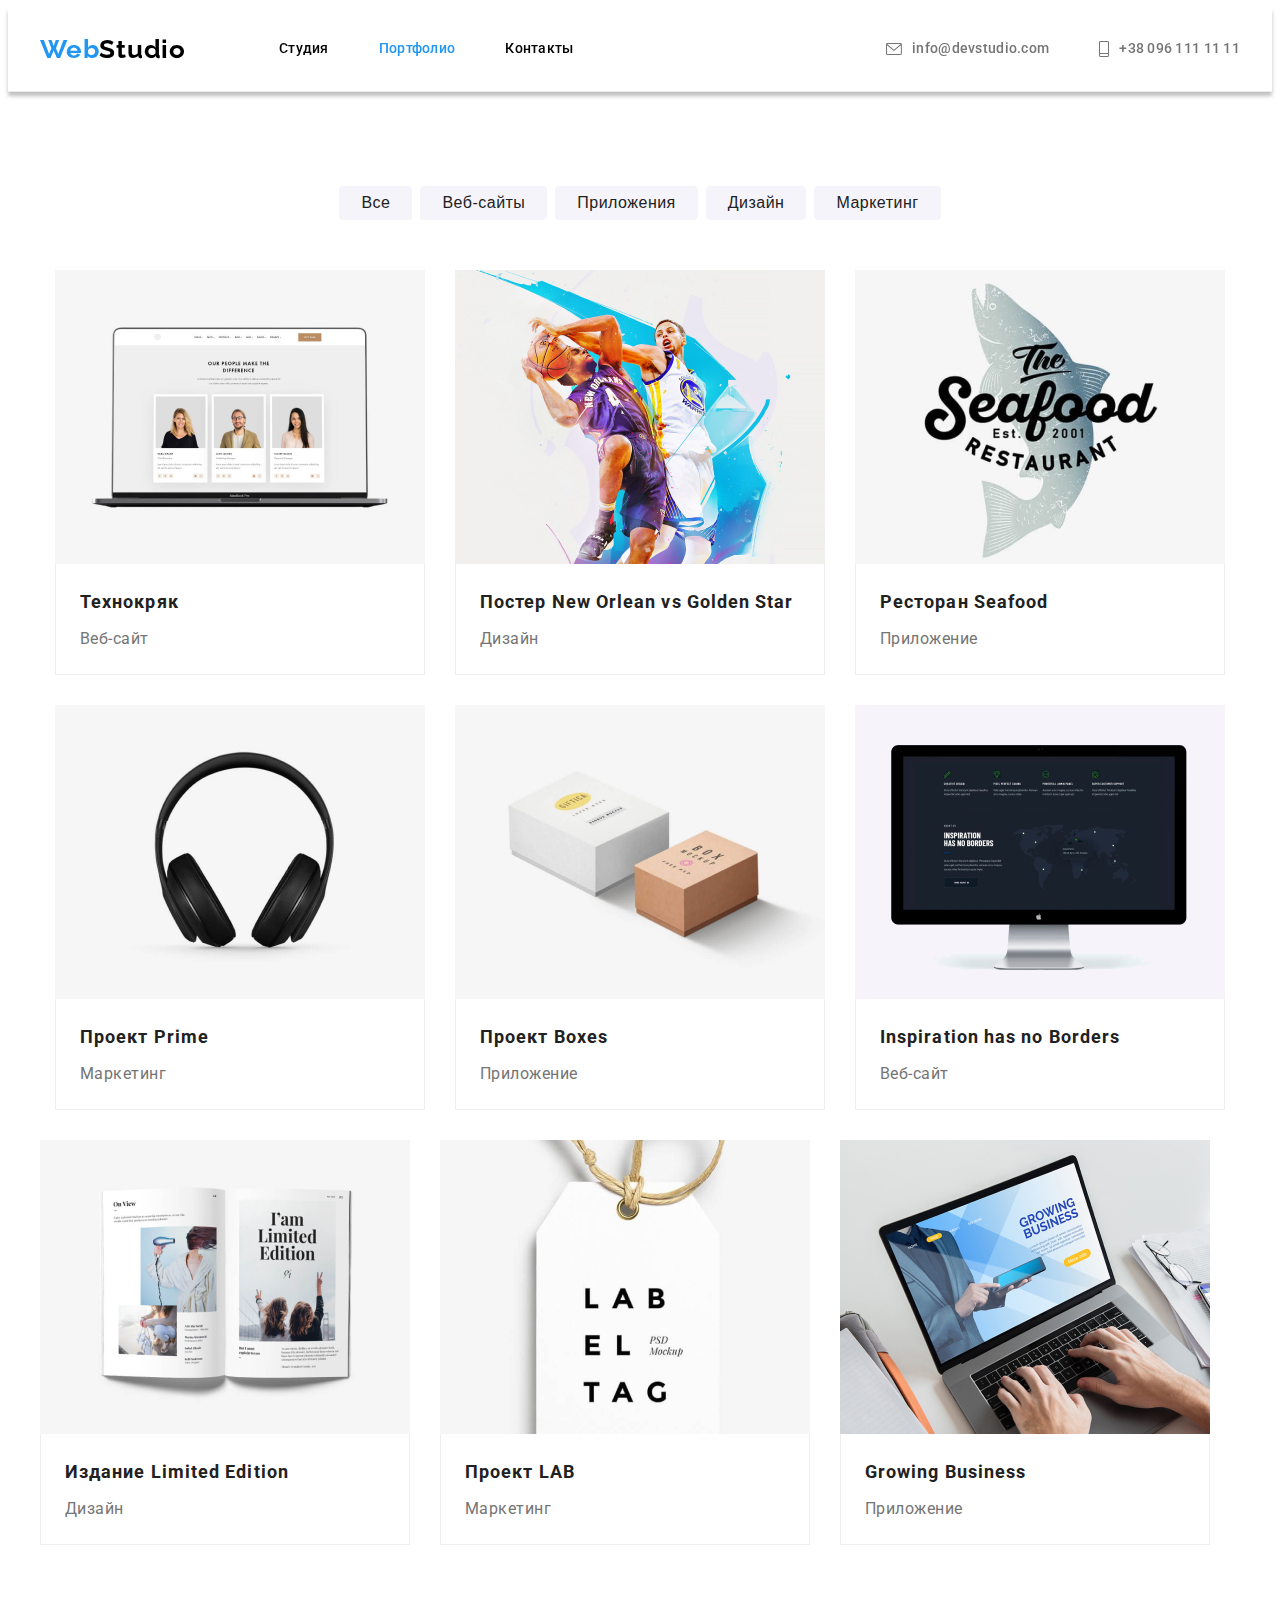
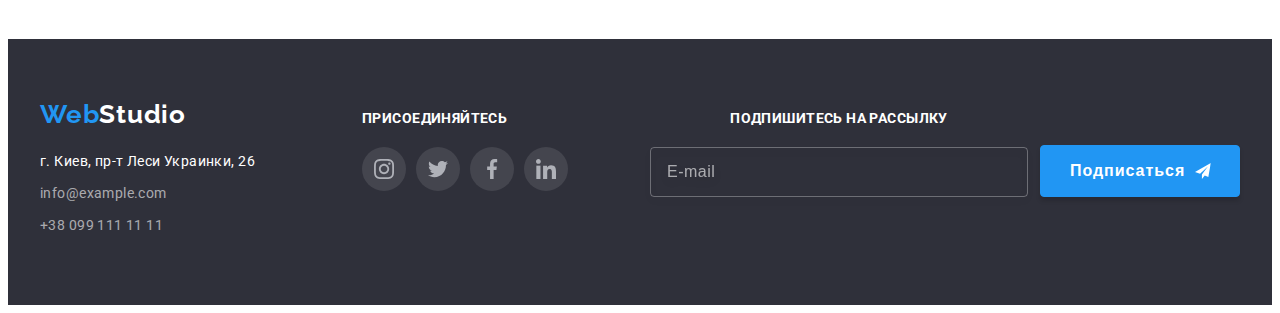
==== commit 6109535e: "Внёс правки по замечанию ментора!" ====
--- a/portfolio.html
+++ b/portfolio.html
@@ -408,8 +408,8 @@
                             </div>
                         </a>
                     </li>
-                <!-- вырнавнивая картоки продублировал 9 <li>  -->
-                    <li class="hiden-title" class="projects__list">
+                <!-- centering the cards duplicated number 9 <li>  -->
+                    <li class="projects__list">
                         <!-- <a href="" class="projects__list__item lportfolio
                             <div class="projects__list__item__card">
                                 <picture class="projects__list__picture">
@@ -439,7 +439,7 @@
                             </div>
                         </a> -->
                     </li>
-                <!-- вырнавнивая картоки продублировал 9 <li>  -->
+                <!--end centering the cards duplicated number 9 <li>  -->
                 </ul>
             </div>
         </section>
@@ -451,7 +451,7 @@
             <div class="footer-container__adress">
                 <a class="logo logo--footer link" href="#page_top" lang="en"><span
                         class="logo__web">Web</span>Studio</a>
-                <adress class="footer-adress">
+                <address class="footer-adress">
                     <ul id="page_bottom" class="adress list">
                         <li class="footer-adress__item">
                             <a class="footer-adress__map link" href="https://goo.gl/maps/nFPgF8o5voA4oPt57"
@@ -465,7 +465,7 @@
                             <a class="footer-adress__contact link" href="tel:+380991111111">+38 099 111 11 11</a>
                         </li>
                     </ul>
-                </adress>
+                </address>
             </div>
             <!-- footer social container -->
             <div class="footer-social">
--- a/css/main.min.css
+++ b/css/main.min.css
@@ -1,2 +1,2 @@
-:root{--main-color-black: #212121;--logo-color: #000000;--text-color: #757575;--accent-color: #2196f3;--footer-background-color: #2f303a;--body-background-color: #ffffff;--background-color: #f5f4fa;--white-contacts-color: rgba(255, 255, 255, 0.6);--border-color: rgba(238, 238, 238, 1);--animation: 250ms cubic-bezier(0.4, 0, 0.2, 1);--button-background-color: #188ce8;--main-font: 'Roboto', sans-serif;--second-font: 'Raleway', sans-serif}.custom-checkbox{position:absolute !important;clip:rect(1px 1px 1px 1px);clip:rect(1px, 1px, 1px, 1px);padding:0 !important;border:0 !important;height:1px !important;width:1px !important;overflow:hidden}.hiden-title{position:absolute;width:1px;height:1px;margin:-1px;border:0;padding:0;white-space:nowrap;clip-path:inset(100%);clip:rect(0 0 0 0);overflow:hidden}.modal-button,.align-flex-center,.header__nav,.skills__background,.pictures__text,.clients__logo__icon,.footer-center-items,.footer-container__adress,.footer-subscribe-form,.subscribe-button,.footer-social__item__link,.team__social-list__item__link{display:flex;align-items:center}html{scroll-behavior:smooth}h1,h2,h3,h4,h5,h6,p,ul,li{margin:0;padding:0}img{display:block}.list{list-style:none}.link{text-decoration:none}.flex{display:flex}body{font-size:14px;font-weight:400;line-height:1.71;font-family:var(--main-font);letter-spacing:0.03em;color:var(--text-color)}.section{padding-top:94px;padding-bottom:94px}.pictures-company{padding-top:47px;padding-bottom:94px;display:none}@media screen and (min-width: 1200px){.pictures-company{display:block}}.skills-company{padding-top:94px;padding-bottom:47px}@media screen and (max-width: 1199px){.skills-company{padding-top:60px;padding-bottom:60px}}.team-company{text-align:center;padding-top:94px;padding-bottom:94px;background-color:var(--background-color)}.clients{padding-top:94px;padding-bottom:94px}.footer{padding-top:60px;padding-bottom:60px;background-color:var(--footer-background-color)}.portfolio{padding-top:94px;padding-bottom:94px}@media screen and (max-width: 1199px){.portfolio{padding-top:60px;padding-bottom:60px}}.container{width:100%;padding-left:15px;padding-right:15px;margin-left:auto;margin-right:auto}@media screen and (min-width: 480px){.container{width:100%}}@media screen and (min-width: 768px){.container{max-width:1150px}}@media screen and (min-width: 1200px){.container{max-width:1200px}}.backdrop{position:fixed;top:0;left:0;width:100vw;height:100vh;z-index:100;background-color:rgba(0,0,0,0.2);overflow-y:auto;transition-property:opacity, visibility;transition-duration:250ms;transition-timing-function:cubic-bezier(0.4, 0, 0.2, 1)}.is-hidden{opacity:0;visibility:hidden;pointer-events:none}.modal{position:absolute;transform:translate(-50%, -50%);top:50%;left:50%;min-width:300px;background-color:var(--body-background-color);box-shadow:0px 1px 3px rgba(0,0,0,0.12),0px 1px 1px rgba(0,0,0,0.14),0px 2px 1px rgba(0,0,0,0.2);border-radius:4px}@media screen and (min-width: 480px){.modal{min-width:450px}}.modal-button{justify-content:center;padding:0;width:30px;height:30px;position:absolute;top:8px;right:8px;cursor:pointer;background:var(--body-background-color);border:1px solid rgba(0,0,0,0.1);border-radius:50%;transition-property:color;transition-duration:250ms;transition-timing-function:cubic-bezier(0.4, 0, 0.2, 1)}.modal-button:hover,.modal-button:focus{color:var(--accent-color)}.modal-icon-close{width:18px;height:18px;fill:currentColor}.modal-form{padding:40px;display:flex;flex-direction:column;font-size:12px;line-height:1.15;letter-spacing:0.01em;color:var(--main-color-black)}@media screen and (min-width: 1200px){.modal-form{font-size:14px;line-height:1.71}}.modal-form-head{font-weight:700;font-size:16px;line-height:1.15;text-align:center;letter-spacing:0.03em;color:var(--main-color-black);margin-bottom:12px}@media screen and (min-width: 480px){.modal-form-head{font-size:20px}}@media screen and (min-width: 568px) and (max-width: 823px) and (max-height: 414px){.modal-form{padding:20px}.modal-form-head{font-size:16px;margin-bottom:20px}.modal-rotation{display:flex;margin-bottom:20px}.modal-rotation-main{margin-right:10px;width:55%}.modal-rotation-textarea{width:45%;display:flex;align-items:center;flex-direction:row;flex-wrap:wrap;justify-content:flex-end;align-content:flex-start}.modal-form-field{display:none;margin-bottom:0px}.modal-input-form::placeholder{visibility:visible;opacity:1;font-size:10px;line-height:1.16;color:rgba(117,117,117,0.5)}.modal-input-textarea{height:138px;margin-bottom:0}.modal-input-textarea::placeholder{font-size:10px}}.private-policy{justify-content:center}.modal-send-button{padding:0px 40px}.modal-form-field{font-size:12px;line-height:1.15;letter-spacing:0.01em;color:var(--text-color);margin-bottom:4px}.modal-form-input-wrapper{position:relative;margin-bottom:10px}.modal-input-form{padding-top:12px;padding-right:12px;padding-left:42px;padding-bottom:12px;width:100%;border:1px solid rgba(33,33,33,0.2);box-sizing:border-box;border-radius:4px;outline:none;color:var(--main-color-black);transition-property:border-color;transition-duration:250ms;transition-timing-function:cubic-bezier(0.4, 0, 0.2, 1)}.modal-input-form:last-child{margin-bottom:20px}.modal-input-form::placeholder{visibility:hidden;opacity:0;font-size:14px;line-height:1.15;letter-spacing:0.01em;color:rgba(117,117,117,0.5)}.modal-input-form:focus{border-color:var(--accent-color)}.modal-input-form:focus+.modal-icon-form{fill:var(--accent-color)}.modal-icon-form{position:absolute;width:18px;height:18px;top:50%;left:15px;transform:translatey(-50%);fill:currentColor;transition-property:fill;transition-duration:250ms;transition-timing-function:cubic-bezier(0.4, 0, 0.2, 1)}.modal-input-form:focus+.modal-icon-form{fill:var(--accent-color)}.modal-input-textarea{padding:12px 16px;margin-bottom:20px;width:100%;height:96px;font-size:12px;line-height:1.15;letter-spacing:0.01em;border:1px solid rgba(33,33,33,0.2);box-sizing:border-box;border-radius:4px;outline:none;color:var(--main-color-black);resize:none;transition-property:border-color;transition-duration:250ms;transition-timing-function:cubic-bezier(0.4, 0, 0.2, 1)}.modal-input-textarea::placeholder{font-size:12px;line-height:1.15;letter-spacing:0.01em;color:rgba(117,117,117,0.5)}.modal-input-textarea:focus{border-color:var(--accent-color)}.private-policy{display:flex;flex-direction:row;margin-left:12px;margin-bottom:30px}.custom-checkbox+label::before{content:'';display:inline-block;margin-right:8px;width:16px;height:15px;flex-shrink:0;flex-grow:0;border:2px solid var(--main-color-black);border-radius:2px;background-repeat:no-repeat;background-position:center center;background-size:50% 50%;cursor:pointer;transition-property:border-color, background-image, background-color;transition-duration:250ms;transition-timing-function:cubic-bezier(0.4, 0, 0.2, 1)}.custom-checkbox+label::before+label{display:inline-flex;align-items:center;user-select:none}.custom-checkbox+label::before:focus:not(:checked)+label::before{border-color:var(--accent-color)}.custom-checkbox:checked+label::before{border-color:#0b76ef;background-color:#0b76ef;background-image:url("../images/vector.svg");background-size:contain}.custom-checkbox:disabled+label::before{background-color:#e9ecef}.modal-text{color:var(--text-color)}.modal-text-link{text-decoration-line:underline;color:var(--text-color-accent)}.modal-send-button{padding:10px 56px;align-self:center;font-family:inherit;font-size:16px;font-weight:700;line-height:1.88;letter-spacing:0.06em;cursor:pointer;color:var(--body-background-color);background-color:var(--accent-color);box-shadow:0px 4px 4px rgba(0,0,0,0.15);border-color:transparent;border-radius:4px;transition-property:background-color;transition-duration:250ms;transition-timing-function:cubic-bezier(0.4, 0, 0.2, 1)}.modal-send-button:hover,.modal-send-button:focus{background-color:var(--button-background-color)}.modal-menu{display:none}@media screen and (max-width: 767px){.modal-menu{display:block;position:fixed;z-index:100;top:0;left:0;width:100vw;height:100vh;background-color:#ffffff;overflow:auto;opacity:0;visibility:hidden;pointer-events:none;transition-property:opacity, visibility;transition-duration:250ms;transition-timing-function:cubic-bezier(0.4, 0, 0.2, 1)}.modal-menu__container{display:flex;flex-direction:column;justify-content:space-between;padding-top:48px;padding-bottom:48px;padding-left:40px;padding-right:40px;width:100vw;height:100vh}.modal-menu__close-button{position:absolute;line-height:0;top:10px;right:15px;border:none;background-color:transparent;padding:0;color:var(--logo-color);transition-property:color, fill;transition-duration:250ms;transition-timing-function:cubic-bezier(0.4, 0, 0.2, 1)}.modal-menu__close-button__modal-icon-close{width:40px;height:40px;fill:currentColor}.modal-menu__close-button:hover,.modal-menu__close-button:focus{color:var(--accent-color)}.modal-menu.is-open{opacity:1;visibility:visible;pointer-events:auto}}.navigation__list:not(:last-child){margin-bottom:32px}.navigation__item{font-weight:500;font-size:30px;line-height:1.18;letter-spacing:0.02em;color:var(--main-color-black);transition-property:color;transition-duration:250ms;transition-timing-function:cubic-bezier(0.4, 0, 0.2, 1)}@media screen and (min-width: 480px){.navigation__item{font-size:40px}}.navigation__item:target,.navigation__item:focus{color:var(--accent-color)}.modal-menu__contacts{display:flex;flex-direction:column;margin-bottom:48px}.contacts__list:not(:last-child){margin-bottom:32px}.contacts__item-tel{font-size:28px;line-height:1.17;letter-spacing:0.02em;color:var(--accent-color)}.contacts__item-mail{font-size:20px;line-height:1.17;letter-spacing:0.02em;color:var(--text-color)}@media screen and (min-width: 480px){.contacts__item-tel{font-size:34px}.contacts__item-mail{font-size:24px}}.modal-menu__social{display:flex;flex-wrap:wrap;font-size:34px;line-height:1.16;letter-spacing:0.02em;color:var(--accent-color)}@media screen and (min-width: 320px) and (max-width: 478px){.modal-menu__social{position:relative;display:flex;align-items:center;justify-content:center}.modal-menu__social::after{content:'';position:absolute;top:56%;left:0;height:2px;width:100%;background-color:rgba(33,33,33,0.2)}.modal-menu__social::before{content:'';position:absolute;top:56%;left:36%;transform:rotatez(90deg);height:2px;width:30%;background-color:rgba(33,33,33,0.2)}}.modal-menu__social__list{width:calc((100% - 20px) / 2);text-align:center}@media screen and (min-width: 480px){.modal-menu__social__list{width:auto}}@media screen and (min-width: 480px) and (max-width: 767px){.modal-menu__social__list{font-size:0;padding-right:10px;margin-right:10px;border-right:1px solid rgba(33,33,33,0.2)}.modal-menu__social__list:last-child{border-right:none;padding-right:0;margin-right:0}}.modal-menu__social__item{display:inline-block;font-size:18px;line-height:1.22;letter-spacing:0.02em;color:var(--accent-color)}.logo{font-family:var(--second-font);font-size:26px;font-weight:700;line-height:1.19;letter-spacing:0.03em;display:inline-block;animation-duration:2000ms;animation-iteration-count:2}.logo__web{font-family:var(--second-font);font-size:26px;font-weight:700;line-height:1.19;letter-spacing:0.03em;color:var(--accent-color)}.logo--header{color:var(--logo-color);padding-top:16px;padding-bottom:16px}@media screen and (min-width: 768px){.logo--header{margin-right:93px;padding-top:26px;padding-bottom:26px}}.filter-list{display:flex;flex-wrap:wrap;margin-top:-8px;margin-left:-8px;margin-bottom:50px}@media screen and (min-width: 768px){.filter-list{justify-content:center}}.filter-list__item{margin-top:8px;margin-left:8px}.filter-list__item__link{font-size:16px;font-weight:500;line-height:1.63;text-align:center;letter-spacing:0.03em;color:var(--main-color-black);background-color:var(--background-color);display:inline-block;border:transparent;border-radius:4px;padding-top:4px;padding-bottom:4px;padding-left:22px;padding-right:22px;cursor:pointer;transition-property:color, background-color, box-shadow;transition-duration:250ms;transition-timing-function:cubic-bezier(0.4, 0, 0.2, 1)}.filter-list__item__link:hover,.filter-list__item__link:focus{background:var(--accent-color);color:var(--background-color);box-shadow:0px 3px 1px rgba(0,0,0,0.1),0px 1px 2px rgba(0,0,0,0.08),0px 2px 2px rgba(0,0,0,0.12)}.header{position:sticky;top:0;z-index:1;width:100%;border-bottom:1px solid #ececec;background-color:var(--body-background-color)}.align-flex-center{justify-content:space-between}@media screen and (min-width: 768px){.header__nav{display:flex}}.header__nav{cursor:pointer}.header__nav__list{display:flex;align-items:center;display:none}@media screen and (min-width: 768px){.header__nav__list{display:flex}}.header-shadow{box-shadow:0px 4px 4px rgba(0,0,0,0.25)}.header__nav__item+.header__nav__item{margin-left:50px}.header__list__item{padding-top:32px;padding-bottom:32px;display:inline-block;font-size:14px;font-weight:500;line-height:1.14;letter-spacing:0.02em;color:var(--logo-color);transition-property:color;transition-duration:250ms;transition-timing-function:cubic-bezier(0.4, 0, 0.2, 1)}.header__list__item:hover,.header__list__item:focus,.header__list__item.current{color:var(--accent-color)}.header__contact{display:none}@media screen and (min-width: 768px){.header__contact{display:flex;flex-direction:column;margin-left:auto}}@media screen and (min-width: 1200px){.header__contact{flex-direction:row}}.header__contact__item{display:flex;align-items:center;padding-top:5px;padding-bottom:5px;font-size:14px;font-weight:500;line-height:1.14;letter-spacing:0.02em;color:var(--text-color);transition-property:color;transition-duration:250ms;transition-timing-function:cubic-bezier(0.4, 0, 0.2, 1)}.header__contact__item:hover,.header__contact__item:focus{color:var(--accent-color)}@media screen and (min-width: 1200px){.header__contact__item{padding-top:32px;padding-bottom:32px}}@media screen and (min-width: 1200px){.header__contact__list+.header__contact__list{margin-left:50px}}.header__icon__mail{display:inline-block;margin-right:10px;fill:currentColor}.header__icon__phone{display:inline-block;margin-right:10px;fill:currentColor}.current{position:relative;color:var(--accent-color)}@media screen and (min-width: 768px){.current:after{content:'';position:absolute;width:100%;height:4px;bottom:-1px;left:0px;border-radius:2px;background-color:var(--button-backgr-color)}}.modal-menu__button{display:none}@media screen and (max-width: 767px){.modal-menu__button{display:block;background-color:transparent;border:none;padding:0;margin:0;transition-property:color, fill;transition-duration:250ms;transition-timing-function:cubic-bezier(0.4, 0, 0.2, 1)}.modal-menu__button__modal-icon-open{width:40px;height:40px;fill:currentColor;line-height:0}.modal-menu__button:hover,.modal-menu__button:focus{color:var(--accent-color)}}.hero{margin:0 auto;padding-top:118px;padding-bottom:118px;max-width:100%;background-image:linear-gradient(0deg, rgba(47,48,58,0.4), rgba(47,48,58,0.4)),url(../images/320/banner-320-x1.jpg);background-position:center;background-repeat:no-repeat;background-size:cover;background-color:#c4c4c4}.hero .container{text-align:center}@media (min-device-pixel-ratio: 2), (min-resolution: 192dpi), (min-resolution: 2dppx){.hero{background-image:linear-gradient(0deg, rgba(47,48,58,0.4), rgba(47,48,58,0.4)),url(../images/320/banner-320-@2x.jpg)}}@media screen and (min-width: 480px){.hero{background-image:linear-gradient(0deg, rgba(47,48,58,0.4), rgba(47,48,58,0.4)),url(../images/480/banner-480-x1.jpg)}}@media (min-device-pixel-ratio: 2) and (min-width: 480px), (min-resolution: 192dpi) and (min-width: 480px), (min-resolution: 2dppx) and (min-width: 480px){.hero{background-image:linear-gradient(0deg, rgba(47,48,58,0.4), rgba(47,48,58,0.4)),url(../images/480/banner-480-@2x.jpg)}}@media screen and (min-width: 768px){.hero{background-image:linear-gradient(0deg, rgba(47,48,58,0.4), rgba(47,48,58,0.4)),url(../images/768/banner-768-x1.jpg)}}@media (min-device-pixel-ratio: 2) and (min-width: 768px), (min-resolution: 192dpi) and (min-width: 768px), (min-resolution: 2dppx) and (min-width: 768px){.hero{background-image:linear-gradient(0deg, rgba(47,48,58,0.4), rgba(47,48,58,0.4)),url(../images/768/banner-768-@2x.jpg)}}@media screen and (min-width: 1200px){.hero{padding-top:200px;padding-bottom:200px;max-width:1600px;background-image:linear-gradient(0deg, rgba(47,48,58,0.4), rgba(47,48,58,0.4)),url(../images/1200/banner-1200-x1.jpg)}}@media (min-device-pixel-ratio: 2) and (min-width: 1200px), (min-resolution: 192dpi) and (min-width: 1200px), (min-resolution: 2dppx) and (min-width: 1200px){.hero{background-image:linear-gradient(0deg, rgba(47,48,58,0.4), rgba(47,48,58,0.4)),url(../images/1200/banner-1200-@2x.jpg)}}.hero__title{font-weight:900;font-size:20px;line-height:1.36;text-align:center;letter-spacing:0.06em;text-transform:uppercase;color:var(--body-background-color);width:280px;margin-left:auto;margin-right:auto;margin-bottom:30px}@media screen and (min-width: 480px){.hero__title{font-size:26px;width:360px}}@media screen and (min-width: 1200px){.hero__title{font-size:44px;width:696px}}.hero__modal-btn{font-family:inherit;font-size:16px;font-weight:700;line-height:1.88;letter-spacing:0.06em;color:var(--body-background-color);background:var(--accent-color);cursor:pointer;display:inline-block;padding:10px 32px;border:transparent;border-radius:4px;box-shadow:0px 4px 4px rgba(0,0,0,0.15);transition-property:background-color, box-shadow;transition-duration:250ms;transition-timing-function:cubic-bezier(0.4, 0, 0.2, 1)}.hero__modal-btn:hover,.hero__modal-btn:focus{color:var(--logo-color)}.projects{display:flex;flex-wrap:wrap;align-items:flex-start;margin-top:-30px;margin-left:-30px;justify-content:center}@media screen and (min-width: 480px) and (max-width: 767px){.projects{justify-content:center}}.projects:not(:last-child){justify-content:center}.projects--indent{margin-top:-30px;margin-left:-30px;justify-content:center}.projects--indent:not(:last-child){justify-content:center}.projects__list{margin-top:30px;margin-left:30px}@media screen and (max-width: 767px){.projects__list{width:100%}}.projects__list:last-child{display:none}@media screen and (min-width: 768px){.projects__list:last-child{display:block;margin-top:30px}}@media screen and (min-width: 1200px){.projects__list:last-child{margin-top:-30px}}.projects__list__item{display:block;width:100%;transition-property:box-shadow;transition-duration:250ms;transition-timing-function:cubic-bezier(0.4, 0, 0.2, 1)}.projects__list__item:hover,.projects__list__item:focus{box-shadow:0px 1px 1px rgba(0,0,0,0.12),0px 4px 4px rgba(0,0,0,0.06),1px 4px 6px rgba(0,0,0,0.16)}@media screen and (min-width: 768px) and (max-width: 1199px){.projects__list__item{width:calc((768px - 60px) / 2)}}@media screen and (min-width: 1200px){.projects__list__item{width:calc((1200px - 90px) / 3)}}.projects__list__item__card-title{padding-top:20px;padding-bottom:20px;padding-left:24px;padding-right:24px;border-right:1px solid #eeeeee;border-bottom:1px solid #eeeeee;border-left:1px solid #eeeeee}@media screen and (min-width: 768px) and (max-width: 1199px){.projects__list__item__card-title{min-height:146px}}.projects__list__item__image{background-size:cover}@media screen and (min-width: 320px){.projects__list__item__image{width:100%}}@media screen and (min-width: 480px){.projects__list__item__image{width:100%}}@media screen and (min-width: 768px){.projects__list__item__image{width:354px}}@media screen and (min-width: 1200px){.projects__list__item__image{width:370px}}.projects__list__item__heading{font-size:18px;font-weight:700;line-height:2;letter-spacing:0.06em;color:var(--main-color-black);margin-bottom:4px;display:block}.projects__list__item__description{display:block;font-size:16px;line-height:1.87;letter-spacing:0.03em;color:var(--text-color)}.projects__list__item__card{position:relative;overflow:hidden}.projects__list__item__animation{position:absolute;top:0;left:0;overflow:auto;transition-property:transform;transform:translateY(100%);transition:var(--animation);padding:63px 24px;width:100%;height:100%;background-color:rgba(33,150,243,0.9);font-size:18px;line-height:1.56;letter-spacing:0.03em;color:var(--body-background-color)}.projects__list__item:hover .projects__list__item__animation,.projects__list__item:focus .projects__list__item__animation{transform:translateY(0%)}.skills__item{width:100%;margin-top:30px}.skills__item:not(:last-child){margin-bottom:30px}.skills__background{justify-content:center;min-height:120px;border-radius:4px;background-color:var(--background-color);margin-bottom:30px}.skills__item__title{text-align:center;font-weight:700;text-transform:uppercase;color:var(--main-color-black)}.skills__item__text{font-size:14px;margin-top:10px;line-height:1.71;margin-bottom:10px;color:var(--text-color)}@media screen and (min-width: 768px){.skills{display:flex;flex-wrap:wrap;padding-bottom:0;margin-top:-30px;margin-left:-30px}.skills__item{width:calc((100% - 60px) / 2);margin-top:30px;margin-left:30px}}@media screen and (min-width: 1200px){.skills{flex-wrap:nowrap}.skills__item__title{text-align:start}}.pictures-title{font-size:36px;font-weight:700;line-height:1.17;text-align:center;letter-spacing:0.03em;color:var(--main-color-black);margin-bottom:50px}@media screen and (min-width: 1200px){.pictures-title{font-size:36px}}.pictures__list{flex-basis:calc((100% - 90px) / 3);display:flex;flex-wrap:wrap;margin-left:-30px;margin-top:-30px}.pictures__item{margin-left:30px;margin-top:30px;position:relative}.pictures__text{color:var(--text-color);margin-top:10px;line-height:1.71;position:absolute;left:0;bottom:0;justify-content:center;height:70px;width:100%;background-color:rgba(47,48,58,0.8)}.pictures__text>p{font-weight:700;text-align:center;letter-spacing:0.03em;text-transform:uppercase;color:var(--body-background-color)}.clients-title{font-size:36px;font-weight:700;line-height:1.17;letter-spacing:0.03em;text-align:center;color:var(--main-color-black);margin-bottom:50px}.clients__list{display:flex;flex-wrap:wrap;margin-top:-30px;margin-left:-30px}@media screen and (min-width: 1200px){.clients__list{margin-top:0;margin-left:0}}.clients__logo{display:block;margin-top:30px;margin-left:30px;width:calc((100% - 60px) / 2)}@media screen and (min-width: 768px){.clients__logo{width:calc((100% - 90px) / 3)}}@media screen and (min-width: 1200px){.clients__logo{width:170px;margin-top:0px;margin-left:0px}.clients__logo:not(:last-child){margin-right:30px}}.clients__logo__icon{justify-content:center;border:1px solid #afb1b8;border-radius:4px;min-height:92px;fill:#afb1b8;transition-property:fill, border-color;transition-duration:250ms;transition-timing-function:cubic-bezier(0.4, 0, 0.2, 1)}.clients__logo__icon:hover,.clients__logo__icon:focus{border-color:var(--accent-color);fill:var(--accent-color)}.footer-center-items{flex-wrap:wrap;flex-direction:column}@media screen and (min-width: 768px){.footer-center-items{align-items:baseline;flex-direction:row;justify-content:space-around}}.footer-adress{max-width:240px;text-align:center;margin-bottom:60px}@media screen and (min-width: 768px){.footer-adress{margin-bottom:0px}}@media screen and (min-width: 1200px){.footer-adress{text-align:start}}.footer-container__adress{flex-direction:column}@media screen and (min-width: 1200px){.footer-container__adress{align-items:flex-start}}.logo--footer{color:var(--body-background-color);display:block;text-align:center;margin-bottom:20px}.footer-adress__item{display:inline-block;margin-bottom:8px}.footer-adress__item__item:last-child{margin-bottom:0}.footer-adress__map{font-style:normal;color:var(--body-background-color);transition-property:color;transition-duration:250ms;transition-timing-function:cubic-bezier(0.4, 0, 0.2, 1)}.footer-adress__map__map:hover,.footer-adress__map__map:focus{color:var(--accent-color)}.footer-adress__contact{font-style:normal;color:var(--white-contacts-color);transition-property:color;transition-duration:250ms;transition-timing-function:cubic-bezier(0.4, 0, 0.2, 1)}.footer-adress__contact:hover,.footer-adress__contact:focus{color:var(--accent-color)}.footter-description{font-size:14px;font-weight:700;line-height:1.14;letter-spacing:0.03em;text-transform:uppercase;margin-bottom:20px;color:var(--body-background-color)}@media screen and (max-width: 767px){.footer-subscribe{width:100%}}@media screen and (min-width: 768px) and (max-width: 1199px){.footer-subscribe{margin:0 auto;margin-top:60px}}@media screen and (min-width: 1200px){.footer-subscribe-content{margin-left:auto}}.footer-subscribe-form{flex-direction:column}@media screen and (min-width: 1200px){.footer-subscribe-form{flex-direction:row}}.footer-subscribe-form-item{width:100%}.footer-subscribe-text{display:block;font-size:14px;font-weight:700;line-height:1.14;letter-spacing:0.03em;text-transform:uppercase;text-align:center;color:var(--body-background-color)}.footer-subscribe-email{width:100%;display:block;margin:0 auto;max-width:450px;margin-top:20px;margin-bottom:20px;padding-left:16px;padding-top:15px;padding-bottom:15px;background-color:transparent;border:1px solid rgba(255,255,255,0.3);filter:drop-shadow(0px 4px 4px rgba(0,0,0,0.15));border-radius:4px;font-size:16px;line-height:1.15;letter-spacing:0.03em;color:var(--body-background-color)}.footer-subscribe-email::placeholder{font-size:16px;line-height:1.15;letter-spacing:0.03em;color:var(--white-contacts-color)}@media screen and (min-width: 768px){.footer-subscribe-email{width:450px}}@media screen and (min-width: 1200px){.footer-subscribe-email{margin-top:20px;margin-bottom:0px;width:358px}}.subscribe-button{justify-content:center;max-width:200px;padding-top:10px;padding-bottom:10px;padding-left:29px;padding-right:28px;margin-left:12px;background-color:var(--accent-color);box-shadow:0px 4px 4px rgba(0,0,0,0.15);border:1px solid var(--accent-color);border-radius:4px;font-size:16px;font-weight:700;line-height:1.88;letter-spacing:0.06em;color:var(--body-background-color);cursor:pointer;transition-property:background-color;transition-duration:250ms;transition-timing-function:cubic-bezier(0.4, 0, 0.2, 1)}.subscribe-button:hover,.subscribe-button:focus{background-color:var(--button-background-color)}@media screen and (min-width: 1200px){.subscribe-button{align-self:flex-end}}.subscribe-icon{margin-left:10px;width:24px;height:24px}.footer-social{text-align:center;margin-bottom:60px;fill:var(--body-background-color)}.footer-social__list li:not(:last-child){margin-right:10px}@media screen and (min-width: 768px){.footer-social{margin-bottom:0px;width:260px}}@media screen and (min-width: 1200px){.footer-social{text-align:start;margin-left:auto;width:auto}}.footer-social__list li{border-radius:50%}.footer-social__list{justify-content:center;align-items:center}.footer-social .footer-social__item{background-color:rgba(255,255,255,0.1)}.footer-social h3{font-size:14px;font-weight:700;line-height:1.14;letter-spacing:0.03em;text-transform:uppercase;color:var(--body-background-color);margin-bottom:20px}.footer-social__item__link{justify-content:center;border-radius:50%;width:44px;height:44px;fill:#afb1b8;background-color:transparent;transition-property:fill, background-color;transition-duration:250ms;transition-timing-function:cubic-bezier(0.4, 0, 0.2, 1)}.footer-social__item__link:hover,.footer-social__item__link:focus{background-color:var(--accent-color);fill:var(--body-background-color)}.team__list{display:flex;flex-wrap:wrap;align-items:flex-start;justify-content:center}@media screen and (min-width: 768px){.team__list{margin-top:-30px;margin-left:-30px}}@media screen and (min-width: 1200px){.team__list{margin-top:-30px;margin-left:-30px}}.team__list__item{width:100%;max-width:450px;background:var(--body-background-color);box-shadow:0px 1px 3px rgba(0,0,0,0.12),0px 1px 1px rgba(0,0,0,0.14),0px 2px 1px rgba(0,0,0,0.2);border-radius:0px 0px 4px 4px}.team__list__item:not(:last-child){margin-bottom:30px}@media screen and (min-width: 768px){.team__list__item{width:calc((100% - 60px) / 2);margin-top:30px;margin-left:30px}}@media screen and (min-width: 1200px){.team__list__item{width:calc((100% - 120px) / 4);margin-top:30px;margin-left:30px}}.team__list__img{width:100%;max-width:450px;max-height:100%}.team-title{font-size:36px;font-weight:700;line-height:1.17;letter-spacing:0.03em;color:var(--main-color-black);margin-bottom:50px}@media screen and (min-width: 1200px){.team-title{font-size:36px}}.team__name{font-size:16px;font-weight:500;line-height:1.19;letter-spacing:0.03em;color:var(--main-color-black);text-align:center;display:block;margin-bottom:10px}.team__content{padding:30px 32px}.team__position{font-size:16px;font-weight:400;line-height:1.19;letter-spacing:0.03em;color:var(--text-color);display:block;margin-bottom:16px}.team__social-list{display:flex;justify-content:center}.team__social-list__item{border-radius:50%}.team__social-list__item:not(:last-child){margin-right:10px}.team__social-list__item__link{justify-content:center;border-radius:50%;width:44px;height:44px;fill:#afb1b8;background-color:transparent;transition-property:fill, background-color;transition-duration:250ms;transition-timing-function:cubic-bezier(0.4, 0, 0.2, 1)}.team__social-list__item__link:hover,.team__social-list__item__link:focus{background-color:var(--accent-color);fill:var(--body-background-color)}
+:root{--main-color-black: #212121;--logo-color: #000000;--text-color: #757575;--accent-color: #2196f3;--footer-background-color: #2f303a;--body-background-color: #ffffff;--background-color: #f5f4fa;--white-contacts-color: rgba(255, 255, 255, 0.6);--border-color: rgba(238, 238, 238, 1);--animation: 250ms cubic-bezier(0.4, 0, 0.2, 1);--button-background-color: #188ce8;--main-font: 'Roboto', sans-serif;--second-font: 'Raleway', sans-serif}.custom-checkbox{position:absolute !important;clip:rect(1px 1px 1px 1px);clip:rect(1px, 1px, 1px, 1px);padding:0 !important;border:0 !important;height:1px !important;width:1px !important;overflow:hidden}.hiden-title{position:absolute;width:1px;height:1px;margin:-1px;border:0;padding:0;white-space:nowrap;clip-path:inset(100%);clip:rect(0 0 0 0);overflow:hidden}.modal-button,.align-flex-center,.header__nav,.skills__background,.pictures__text,.clients__logo__icon,.footer-center-items,.footer-container__adress,.footer-subscribe-form,.subscribe-button,.footer-social__item__link,.team__social-list__item__link{display:flex;align-items:center}html{scroll-behavior:smooth}h1,h2,h3,h4,h5,h6,p,ul,li{margin:0;padding:0}img{display:block}.list{list-style:none}.link{text-decoration:none}.flex{display:flex}body{font-size:14px;font-weight:400;line-height:1.71;font-family:var(--main-font);letter-spacing:0.03em;color:var(--text-color)}.section{padding-top:94px;padding-bottom:94px}.pictures-company{padding-top:47px;padding-bottom:94px;display:none}@media screen and (min-width: 1200px){.pictures-company{display:block}}.skills-company{padding-top:94px;padding-bottom:47px}@media screen and (max-width: 1199px){.skills-company{padding-top:60px;padding-bottom:60px}}.team-company{text-align:center;padding-top:94px;padding-bottom:94px;background-color:var(--background-color)}.clients{padding-top:94px;padding-bottom:94px}.footer{padding-top:60px;padding-bottom:60px;background-color:var(--footer-background-color)}.portfolio{padding-top:94px;padding-bottom:94px}@media screen and (max-width: 1199px){.portfolio{padding-top:60px;padding-bottom:60px}}.container{width:100%;padding-left:15px;padding-right:15px;margin-left:auto;margin-right:auto}@media screen and (min-width: 480px){.container{width:100%}}@media screen and (min-width: 768px){.container{max-width:1150px}}@media screen and (min-width: 1200px){.container{max-width:1200px}}.backdrop{position:fixed;top:0;left:0;width:100vw;height:100vh;z-index:100;background-color:rgba(0,0,0,0.2);overflow-y:auto;transition-property:opacity, visibility;transition-duration:250ms;transition-timing-function:cubic-bezier(0.4, 0, 0.2, 1)}.is-hidden{opacity:0;visibility:hidden;pointer-events:none}.modal{position:absolute;transform:translate(-50%, -50%);top:50%;left:50%;min-width:300px;background-color:var(--body-background-color);box-shadow:0px 1px 3px rgba(0,0,0,0.12),0px 1px 1px rgba(0,0,0,0.14),0px 2px 1px rgba(0,0,0,0.2);border-radius:4px}@media screen and (min-width: 480px){.modal{min-width:450px}}.modal-button{justify-content:center;padding:0;width:30px;height:30px;position:absolute;top:8px;right:8px;cursor:pointer;background:var(--body-background-color);border:1px solid rgba(0,0,0,0.1);border-radius:50%;transition-property:color;transition-duration:250ms;transition-timing-function:cubic-bezier(0.4, 0, 0.2, 1)}.modal-button:hover,.modal-button:focus{color:var(--accent-color)}.modal-icon-close{width:18px;height:18px;fill:currentColor}.modal-form{padding:40px;display:flex;flex-direction:column;font-size:12px;line-height:1.15;letter-spacing:0.01em;color:var(--main-color-black)}@media screen and (min-width: 1200px){.modal-form{font-size:14px;line-height:1.71}}.modal-form-head{font-weight:700;font-size:16px;line-height:1.15;text-align:center;letter-spacing:0.03em;color:var(--main-color-black);margin-bottom:12px}@media screen and (min-width: 480px){.modal-form-head{font-size:20px}}@media screen and (min-width: 568px) and (max-width: 823px) and (max-height: 414px){.modal-form{padding:20px}.modal-form-head{font-size:16px;margin-bottom:20px}.modal-rotation{display:flex;margin-bottom:20px}.modal-rotation-main{margin-right:10px;width:55%}.modal-rotation-textarea{width:45%;display:flex;align-items:center;flex-direction:row;flex-wrap:wrap;justify-content:flex-end;align-content:flex-start}.modal-form-field{display:none;margin-bottom:0px}.modal-input-form::placeholder{visibility:visible;opacity:1;font-size:10px;line-height:1.16;color:rgba(117,117,117,0.5)}.modal-input-textarea{height:138px;margin-bottom:0}.modal-input-textarea::placeholder{font-size:10px}}.private-policy{justify-content:center}.modal-send-button{padding:0px 40px}.modal-form-field{font-size:12px;line-height:1.15;letter-spacing:0.01em;color:var(--text-color);margin-bottom:4px}.modal-form-input-wrapper{position:relative;margin-bottom:10px}.modal-input-form{padding-top:12px;padding-right:12px;padding-left:42px;padding-bottom:12px;width:100%;border:1px solid rgba(33,33,33,0.2);box-sizing:border-box;border-radius:4px;outline:none;color:var(--main-color-black);transition-property:border-color;transition-duration:250ms;transition-timing-function:cubic-bezier(0.4, 0, 0.2, 1)}.modal-input-form:last-child{margin-bottom:20px}.modal-input-form::placeholder{visibility:hidden;opacity:0;font-size:14px;line-height:1.15;letter-spacing:0.01em;color:rgba(117,117,117,0.5)}.modal-input-form:focus{border-color:var(--accent-color)}.modal-input-form:focus+.modal-icon-form{fill:var(--accent-color)}.modal-icon-form{position:absolute;width:18px;height:18px;top:50%;left:15px;transform:translatey(-50%);fill:currentColor;transition-property:fill;transition-duration:250ms;transition-timing-function:cubic-bezier(0.4, 0, 0.2, 1)}.modal-input-form:focus+.modal-icon-form{fill:var(--accent-color)}.modal-input-textarea{padding:12px 16px;margin-bottom:20px;width:100%;height:96px;font-size:12px;line-height:1.15;letter-spacing:0.01em;border:1px solid rgba(33,33,33,0.2);box-sizing:border-box;border-radius:4px;outline:none;color:var(--main-color-black);resize:none;transition-property:border-color;transition-duration:250ms;transition-timing-function:cubic-bezier(0.4, 0, 0.2, 1)}.modal-input-textarea::placeholder{font-size:12px;line-height:1.15;letter-spacing:0.01em;color:rgba(117,117,117,0.5)}.modal-input-textarea:focus{border-color:var(--accent-color)}.private-policy{display:flex;flex-direction:row;margin-left:12px;margin-bottom:30px}.custom-checkbox+label::before{content:'';display:inline-block;margin-right:8px;width:16px;height:15px;flex-shrink:0;flex-grow:0;border:2px solid var(--main-color-black);border-radius:2px;background-repeat:no-repeat;background-position:center center;background-size:50% 50%;cursor:pointer;transition-property:border-color, background-image, background-color;transition-duration:250ms;transition-timing-function:cubic-bezier(0.4, 0, 0.2, 1)}.custom-checkbox+label::before+label{display:inline-flex;align-items:center;user-select:none}.custom-checkbox+label::before:focus:not(:checked)+label::before{border-color:var(--accent-color)}.custom-checkbox:checked+label::before{border-color:#0b76ef;background-color:#0b76ef;background-image:url("../images/vector.svg");background-size:contain}.custom-checkbox:disabled+label::before{background-color:#e9ecef}.modal-text{color:var(--text-color)}.modal-text-link{text-decoration-line:underline;color:var(--text-color-accent)}.modal-send-button{padding:10px 56px;align-self:center;font-family:inherit;font-size:16px;font-weight:700;line-height:1.88;letter-spacing:0.06em;cursor:pointer;color:var(--body-background-color);background-color:var(--accent-color);box-shadow:0px 4px 4px rgba(0,0,0,0.15);border-color:transparent;border-radius:4px;transition-property:background-color;transition-duration:250ms;transition-timing-function:cubic-bezier(0.4, 0, 0.2, 1)}.modal-send-button:hover,.modal-send-button:focus{background-color:var(--button-background-color)}.modal-menu{display:none}@media screen and (max-width: 767px){.modal-menu{display:block;position:fixed;z-index:100;top:0;left:0;width:100vw;height:100vh;background-color:#ffffff;overflow:auto;opacity:0;visibility:hidden;pointer-events:none;transition-property:opacity, visibility;transition-duration:250ms;transition-timing-function:cubic-bezier(0.4, 0, 0.2, 1)}.modal-menu__container{display:flex;flex-direction:column;justify-content:space-between;padding-top:48px;padding-bottom:48px;padding-left:40px;padding-right:40px;width:100vw;height:100vh}.modal-menu__close-button{position:absolute;line-height:0;top:10px;right:15px;border:none;background-color:transparent;padding:0;color:var(--logo-color);transition-property:color, fill;transition-duration:250ms;transition-timing-function:cubic-bezier(0.4, 0, 0.2, 1)}.modal-menu__close-button__modal-icon-close{width:40px;height:40px;fill:currentColor}.modal-menu__close-button:hover,.modal-menu__close-button:focus{color:var(--accent-color)}.modal-menu.is-open{opacity:1;visibility:visible;pointer-events:auto}}.navigation__list:not(:last-child){margin-bottom:32px}.navigation__item{font-weight:500;font-size:30px;line-height:1.18;letter-spacing:0.02em;color:var(--main-color-black);transition-property:color;transition-duration:250ms;transition-timing-function:cubic-bezier(0.4, 0, 0.2, 1)}@media screen and (min-width: 480px){.navigation__item{font-size:40px}}.navigation__item:target,.navigation__item:focus{color:var(--accent-color)}.modal-menu__contacts{display:flex;flex-direction:column;margin-bottom:48px}.contacts__list:not(:last-child){margin-bottom:32px}.contacts__item-tel{font-size:28px;line-height:1.17;letter-spacing:0.02em;color:var(--accent-color)}.contacts__item-mail{font-size:20px;line-height:1.17;letter-spacing:0.02em;color:var(--text-color)}@media screen and (min-width: 480px){.contacts__item-tel{font-size:34px}.contacts__item-mail{font-size:24px}}.modal-menu__social{display:flex;flex-wrap:wrap;font-size:34px;line-height:1.16;letter-spacing:0.02em;color:var(--accent-color)}@media screen and (min-width: 320px) and (max-width: 478px){.modal-menu__social{position:relative;display:flex;align-items:center;justify-content:center}.modal-menu__social::after{content:'';position:absolute;top:56%;left:0;height:2px;width:100%;background-color:rgba(33,33,33,0.2)}.modal-menu__social::before{content:'';position:absolute;top:56%;left:36%;transform:rotatez(90deg);height:2px;width:30%;background-color:rgba(33,33,33,0.2)}}.modal-menu__social__list{width:calc((100% - 20px) / 2);text-align:center}@media screen and (min-width: 480px){.modal-menu__social__list{width:auto}}@media screen and (min-width: 480px) and (max-width: 767px){.modal-menu__social__list{font-size:0;padding-right:10px;margin-right:10px;border-right:1px solid rgba(33,33,33,0.2)}.modal-menu__social__list:last-child{border-right:none;padding-right:0;margin-right:0}}.modal-menu__social__item{display:inline-block;font-size:18px;line-height:1.22;letter-spacing:0.02em;color:var(--accent-color)}.logo{font-family:var(--second-font);font-size:26px;font-weight:700;line-height:1.19;letter-spacing:0.03em;display:inline-block;animation-duration:2000ms;animation-iteration-count:2}.logo__web{font-family:var(--second-font);font-size:26px;font-weight:700;line-height:1.19;letter-spacing:0.03em;color:var(--accent-color)}.logo--header{color:var(--logo-color);padding-top:16px;padding-bottom:16px}@media screen and (min-width: 768px){.logo--header{margin-right:93px;padding-top:26px;padding-bottom:26px}}.filter-list{display:flex;flex-wrap:wrap;margin-top:-8px;margin-left:-8px;margin-bottom:50px}@media screen and (min-width: 768px){.filter-list{justify-content:center}}.filter-list__item{margin-top:8px;margin-left:8px}.filter-list__item__link{font-size:16px;font-weight:500;line-height:1.63;text-align:center;letter-spacing:0.03em;color:var(--main-color-black);background-color:var(--background-color);display:inline-block;border:transparent;border-radius:4px;padding-top:4px;padding-bottom:4px;padding-left:22px;padding-right:22px;cursor:pointer;transition-property:color, background-color, box-shadow;transition-duration:250ms;transition-timing-function:cubic-bezier(0.4, 0, 0.2, 1)}.filter-list__item__link:hover,.filter-list__item__link:focus{background:var(--accent-color);color:var(--background-color);box-shadow:0px 3px 1px rgba(0,0,0,0.1),0px 1px 2px rgba(0,0,0,0.08),0px 2px 2px rgba(0,0,0,0.12)}.header{position:sticky;top:0;z-index:1;width:100%;border-bottom:1px solid #ececec;background-color:var(--body-background-color)}.align-flex-center{justify-content:space-between}@media screen and (min-width: 768px){.header__nav{display:flex}}.header__nav{cursor:pointer}.header__nav__list{display:flex;align-items:center;display:none}@media screen and (min-width: 768px){.header__nav__list{display:flex}}.header-shadow{box-shadow:0px 4px 4px rgba(0,0,0,0.25)}.header__nav__item+.header__nav__item{margin-left:50px}.header__list__item{padding-top:32px;padding-bottom:32px;display:inline-block;font-size:14px;font-weight:500;line-height:1.14;letter-spacing:0.02em;color:var(--logo-color);transition-property:color;transition-duration:250ms;transition-timing-function:cubic-bezier(0.4, 0, 0.2, 1)}.header__list__item:hover,.header__list__item:focus,.header__list__item.current{color:var(--accent-color)}.header__contact{display:none}@media screen and (min-width: 768px){.header__contact{display:flex;flex-direction:column;margin-left:auto}}@media screen and (min-width: 1200px){.header__contact{flex-direction:row}}.header__contact__item{display:flex;align-items:center;padding-top:5px;padding-bottom:5px;font-size:14px;font-weight:500;line-height:1.14;letter-spacing:0.02em;color:var(--text-color);transition-property:color;transition-duration:250ms;transition-timing-function:cubic-bezier(0.4, 0, 0.2, 1)}.header__contact__item:hover,.header__contact__item:focus{color:var(--accent-color)}@media screen and (min-width: 1200px){.header__contact__item{padding-top:32px;padding-bottom:32px}}@media screen and (min-width: 1200px){.header__contact__list+.header__contact__list{margin-left:50px}}.header__icon__mail{display:inline-block;margin-right:10px;fill:currentColor}.header__icon__phone{display:inline-block;margin-right:10px;fill:currentColor}.current{position:relative;color:var(--accent-color)}@media screen and (min-width: 768px){.current:after{content:'';position:absolute;width:100%;height:4px;bottom:-1px;left:0px;border-radius:2px;background-color:var(--button-backgr-color)}}.modal-menu__button{display:none}@media screen and (max-width: 767px){.modal-menu__button{display:block;background-color:transparent;border:none;padding:0;margin:0;transition-property:color, fill;transition-duration:250ms;transition-timing-function:cubic-bezier(0.4, 0, 0.2, 1)}.modal-menu__button__modal-icon-open{width:40px;height:40px;fill:currentColor;line-height:0}.modal-menu__button:hover,.modal-menu__button:focus{color:var(--accent-color)}}.hero{margin:0 auto;padding-top:118px;padding-bottom:118px;max-width:100%;background-image:linear-gradient(0deg, rgba(47,48,58,0.4), rgba(47,48,58,0.4)),url(../images/320/banner-320-x1.jpg);background-position:center;background-repeat:no-repeat;background-size:cover;background-color:#c4c4c4}.hero .container{text-align:center}@media (min-device-pixel-ratio: 2), (min-resolution: 192dpi), (min-resolution: 2dppx){.hero{background-image:linear-gradient(0deg, rgba(47,48,58,0.4), rgba(47,48,58,0.4)),url(../images/320/banner-320-@2x.jpg)}}@media screen and (min-width: 480px){.hero{background-image:linear-gradient(0deg, rgba(47,48,58,0.4), rgba(47,48,58,0.4)),url(../images/480/banner-480-x1.jpg)}}@media (min-device-pixel-ratio: 2) and (min-width: 480px), (min-resolution: 192dpi) and (min-width: 480px), (min-resolution: 2dppx) and (min-width: 480px){.hero{background-image:linear-gradient(0deg, rgba(47,48,58,0.4), rgba(47,48,58,0.4)),url(../images/480/banner-480-@2x.jpg)}}@media screen and (min-width: 768px){.hero{background-image:linear-gradient(0deg, rgba(47,48,58,0.4), rgba(47,48,58,0.4)),url(../images/768/banner-768-x1.jpg)}}@media (min-device-pixel-ratio: 2) and (min-width: 768px), (min-resolution: 192dpi) and (min-width: 768px), (min-resolution: 2dppx) and (min-width: 768px){.hero{background-image:linear-gradient(0deg, rgba(47,48,58,0.4), rgba(47,48,58,0.4)),url(../images/768/banner-768-@2x.jpg)}}@media screen and (min-width: 1200px){.hero{padding-top:200px;padding-bottom:200px;max-width:1600px;background-image:linear-gradient(0deg, rgba(47,48,58,0.4), rgba(47,48,58,0.4)),url(../images/1200/banner-1200-x1.jpg)}}@media (min-device-pixel-ratio: 2) and (min-width: 1200px), (min-resolution: 192dpi) and (min-width: 1200px), (min-resolution: 2dppx) and (min-width: 1200px){.hero{background-image:linear-gradient(0deg, rgba(47,48,58,0.4), rgba(47,48,58,0.4)),url(../images/1200/banner-1200-@2x.jpg)}}.hero__title{font-weight:900;font-size:20px;line-height:1.36;text-align:center;letter-spacing:0.06em;text-transform:uppercase;color:var(--body-background-color);width:280px;margin-left:auto;margin-right:auto;margin-bottom:30px}@media screen and (min-width: 480px){.hero__title{font-size:26px;width:360px}}@media screen and (min-width: 1200px){.hero__title{font-size:44px;width:696px}}.hero__modal-btn{font-family:inherit;font-size:16px;font-weight:700;line-height:1.88;letter-spacing:0.06em;color:var(--body-background-color);background:var(--accent-color);cursor:pointer;display:inline-block;padding:10px 32px;border:transparent;border-radius:4px;box-shadow:0px 4px 4px rgba(0,0,0,0.15);transition-property:background-color, box-shadow;transition-duration:250ms;transition-timing-function:cubic-bezier(0.4, 0, 0.2, 1)}.hero__modal-btn:hover,.hero__modal-btn:focus{color:var(--logo-color)}.projects{display:flex;flex-wrap:wrap;align-items:flex-start;margin-top:-30px;margin-left:-30px;justify-content:center}@media screen and (min-width: 480px) and (max-width: 767px){.projects{justify-content:center}}.projects:not(:last-child){justify-content:center}.projects--indent{margin-top:-30px;margin-left:-30px;justify-content:center}.projects--indent:not(:last-child){justify-content:center}.projects__list{margin-top:30px;margin-left:30px}@media screen and (max-width: 767px){.projects__list{width:480px}}.projects__list:last-child{display:none}@media screen and (min-width: 768px){.projects__list:last-child{display:block;margin-top:30px}}@media screen and (min-width: 1200px){.projects__list:last-child{margin-top:-30px}}.projects__list__item{display:block;width:100%;transition-property:box-shadow;transition-duration:250ms;transition-timing-function:cubic-bezier(0.4, 0, 0.2, 1)}.projects__list__item:hover,.projects__list__item:focus{box-shadow:0px 1px 1px rgba(0,0,0,0.12),0px 4px 4px rgba(0,0,0,0.06),1px 4px 6px rgba(0,0,0,0.16)}@media screen and (min-width: 768px) and (max-width: 1199px){.projects__list__item{width:calc((768px - 60px) / 2)}}@media screen and (min-width: 1200px){.projects__list__item{width:calc((1200px - 90px) / 3)}}.projects__list__item__card-title{padding-top:20px;padding-bottom:20px;padding-left:24px;padding-right:24px;border-right:1px solid #eeeeee;border-bottom:1px solid #eeeeee;border-left:1px solid #eeeeee}@media screen and (min-width: 768px) and (max-width: 1199px){.projects__list__item__card-title{min-height:146px}}.projects__list__item__image{background-size:cover}@media screen and (min-width: 320px){.projects__list__item__image{width:100%}}@media screen and (min-width: 480px){.projects__list__item__image{width:480px}}@media screen and (min-width: 768px){.projects__list__item__image{width:354px}}@media screen and (min-width: 1200px){.projects__list__item__image{width:370px}}.projects__list__item__heading{font-size:18px;font-weight:700;line-height:2;letter-spacing:0.06em;color:var(--main-color-black);margin-bottom:4px;display:block}.projects__list__item__description{display:block;font-size:16px;line-height:1.87;letter-spacing:0.03em;color:var(--text-color)}.projects__list__item__card{position:relative;overflow:hidden}.projects__list__item__animation{position:absolute;top:0;left:0;overflow:auto;transition-property:transform;transform:translateY(100%);transition:var(--animation);padding:63px 24px;width:100%;height:100%;background-color:rgba(33,150,243,0.9);font-size:18px;line-height:1.56;letter-spacing:0.03em;color:var(--body-background-color)}.projects__list__item:hover .projects__list__item__animation,.projects__list__item:focus .projects__list__item__animation{transform:translateY(0%)}.skills__item{width:100%;margin-top:30px}.skills__item:not(:last-child){margin-bottom:30px}.skills__background{justify-content:center;min-height:120px;border-radius:4px;background-color:var(--background-color);margin-bottom:30px}.skills__item__title{text-align:center;font-weight:700;text-transform:uppercase;color:var(--main-color-black)}.skills__item__text{font-size:14px;margin-top:10px;line-height:1.71;margin-bottom:10px;color:var(--text-color)}@media screen and (min-width: 768px){.skills{display:flex;flex-wrap:wrap;padding-bottom:0;margin-top:-30px;margin-left:-30px}.skills__item{width:calc((100% - 60px) / 2);margin-top:30px;margin-left:30px}}@media screen and (min-width: 1200px){.skills{flex-wrap:nowrap}.skills__item__title{text-align:start}}.pictures-title{font-size:36px;font-weight:700;line-height:1.17;text-align:center;letter-spacing:0.03em;color:var(--main-color-black);margin-bottom:50px}@media screen and (min-width: 1200px){.pictures-title{font-size:36px}}.pictures__list{flex-basis:calc((100% - 90px) / 3);display:flex;flex-wrap:wrap;margin-left:-30px;margin-top:-30px}.pictures__item{margin-left:30px;margin-top:30px;position:relative}.pictures__text{color:var(--text-color);margin-top:10px;line-height:1.71;position:absolute;left:0;bottom:0;justify-content:center;height:70px;width:100%;background-color:rgba(47,48,58,0.8)}.pictures__text>p{font-weight:700;text-align:center;letter-spacing:0.03em;text-transform:uppercase;color:var(--body-background-color)}.clients-title{font-size:36px;font-weight:700;line-height:1.17;letter-spacing:0.03em;text-align:center;color:var(--main-color-black);margin-bottom:50px}.clients__list{display:flex;flex-wrap:wrap;margin-top:-30px;margin-left:-30px}@media screen and (min-width: 1200px){.clients__list{margin-top:0;margin-left:0}}.clients__logo{display:block;margin-top:30px;margin-left:30px;width:calc((100% - 60px) / 2)}@media screen and (min-width: 768px){.clients__logo{width:calc((100% - 90px) / 3)}}@media screen and (min-width: 1200px){.clients__logo{width:170px;margin-top:0px;margin-left:0px}.clients__logo:not(:last-child){margin-right:30px}}.clients__logo__icon{justify-content:center;border:1px solid #afb1b8;border-radius:4px;min-height:92px;fill:#afb1b8;transition-property:fill, border-color;transition-duration:250ms;transition-timing-function:cubic-bezier(0.4, 0, 0.2, 1)}.clients__logo__icon:hover,.clients__logo__icon:focus{border-color:var(--accent-color);fill:var(--accent-color)}.footer-center-items{flex-wrap:wrap;flex-direction:column}@media screen and (min-width: 768px){.footer-center-items{align-items:baseline;flex-direction:row;justify-content:space-around}}.footer-adress{max-width:240px;text-align:center;margin-bottom:60px}@media screen and (min-width: 768px){.footer-adress{margin-bottom:0px}}@media screen and (min-width: 1200px){.footer-adress{text-align:start}}.footer-container__adress{flex-direction:column}@media screen and (min-width: 1200px){.footer-container__adress{align-items:flex-start}}.logo--footer{color:var(--body-background-color);display:block;text-align:center;margin-bottom:20px}.footer-adress__item{display:inline-block;margin-bottom:8px}.footer-adress__item__item:last-child{margin-bottom:0}.footer-adress__map{font-style:normal;color:var(--body-background-color);transition-property:color;transition-duration:250ms;transition-timing-function:cubic-bezier(0.4, 0, 0.2, 1)}.footer-adress__map__map:hover,.footer-adress__map__map:focus{color:var(--accent-color)}.footer-adress__contact{font-style:normal;color:var(--white-contacts-color);transition-property:color;transition-duration:250ms;transition-timing-function:cubic-bezier(0.4, 0, 0.2, 1)}.footer-adress__contact:hover,.footer-adress__contact:focus{color:var(--accent-color)}.footter-description{font-size:14px;font-weight:700;line-height:1.14;letter-spacing:0.03em;text-transform:uppercase;margin-bottom:20px;color:var(--body-background-color)}@media screen and (max-width: 767px){.footer-subscribe{width:100%}}@media screen and (min-width: 768px) and (max-width: 1199px){.footer-subscribe{margin:0 auto;margin-top:60px}}@media screen and (min-width: 1200px){.footer-subscribe-content{margin-left:auto}}.footer-subscribe-form{flex-direction:column}@media screen and (min-width: 1200px){.footer-subscribe-form{flex-direction:row}}.footer-subscribe-form-item{width:100%}.footer-subscribe-text{display:block;font-size:14px;font-weight:700;line-height:1.14;letter-spacing:0.03em;text-transform:uppercase;text-align:center;color:var(--body-background-color)}.footer-subscribe-email{width:100%;display:block;margin:0 auto;max-width:450px;margin-top:20px;margin-bottom:20px;padding-left:16px;padding-top:15px;padding-bottom:15px;background-color:transparent;border:1px solid rgba(255,255,255,0.3);filter:drop-shadow(0px 4px 4px rgba(0,0,0,0.15));border-radius:4px;font-size:16px;line-height:1.15;letter-spacing:0.03em;color:var(--body-background-color)}.footer-subscribe-email::placeholder{font-size:16px;line-height:1.15;letter-spacing:0.03em;color:var(--white-contacts-color)}@media screen and (min-width: 768px){.footer-subscribe-email{width:450px}}@media screen and (min-width: 1200px){.footer-subscribe-email{margin-top:20px;margin-bottom:0px;width:358px}}.subscribe-button{justify-content:center;max-width:200px;padding-top:10px;padding-bottom:10px;padding-left:29px;padding-right:28px;margin-left:12px;background-color:var(--accent-color);box-shadow:0px 4px 4px rgba(0,0,0,0.15);border:1px solid var(--accent-color);border-radius:4px;font-size:16px;font-weight:700;line-height:1.88;letter-spacing:0.06em;color:var(--body-background-color);cursor:pointer;transition-property:background-color;transition-duration:250ms;transition-timing-function:cubic-bezier(0.4, 0, 0.2, 1)}.subscribe-button:hover,.subscribe-button:focus{background-color:var(--button-background-color)}@media screen and (min-width: 1200px){.subscribe-button{align-self:flex-end}}.subscribe-icon{margin-left:10px;width:24px;height:24px}.footer-social{text-align:center;margin-bottom:60px;fill:var(--body-background-color)}.footer-social__list li:not(:last-child){margin-right:10px}@media screen and (min-width: 768px){.footer-social{margin-bottom:0px;width:260px}}@media screen and (min-width: 1200px){.footer-social{text-align:start;margin-left:auto;width:auto}}.footer-social__list li{border-radius:50%}.footer-social__list{justify-content:center;align-items:center}.footer-social .footer-social__item{background-color:rgba(255,255,255,0.1)}.footer-social h3{font-size:14px;font-weight:700;line-height:1.14;letter-spacing:0.03em;text-transform:uppercase;color:var(--body-background-color);margin-bottom:20px}.footer-social__item__link{justify-content:center;border-radius:50%;width:44px;height:44px;fill:#afb1b8;background-color:transparent;transition-property:fill, background-color;transition-duration:250ms;transition-timing-function:cubic-bezier(0.4, 0, 0.2, 1)}.footer-social__item__link:hover,.footer-social__item__link:focus{background-color:var(--accent-color);fill:var(--body-background-color)}.team__list{display:flex;flex-wrap:wrap;align-items:flex-start;justify-content:center}@media screen and (min-width: 768px){.team__list{margin-top:-30px;margin-left:-30px}}@media screen and (min-width: 1200px){.team__list{margin-top:-30px;margin-left:-30px}}.team__list__item{width:100%;max-width:450px;background:var(--body-background-color);box-shadow:0px 1px 3px rgba(0,0,0,0.12),0px 1px 1px rgba(0,0,0,0.14),0px 2px 1px rgba(0,0,0,0.2);border-radius:0px 0px 4px 4px}.team__list__item:not(:last-child){margin-bottom:30px}@media screen and (min-width: 768px){.team__list__item{width:calc((100% - 60px) / 2);margin-top:30px;margin-left:30px}}@media screen and (min-width: 1200px){.team__list__item{width:calc((100% - 120px) / 4);margin-top:30px;margin-left:30px}}.team__list__img{width:100%;max-width:450px;max-height:100%}.team-title{font-size:36px;font-weight:700;line-height:1.17;letter-spacing:0.03em;color:var(--main-color-black);margin-bottom:50px}@media screen and (min-width: 1200px){.team-title{font-size:36px}}.team__name{font-size:16px;font-weight:500;line-height:1.19;letter-spacing:0.03em;color:var(--main-color-black);text-align:center;display:block;margin-bottom:10px}.team__content{padding:30px 32px}.team__position{font-size:16px;font-weight:400;line-height:1.19;letter-spacing:0.03em;color:var(--text-color);display:block;margin-bottom:16px}.team__social-list{display:flex;justify-content:center}.team__social-list__item{border-radius:50%}.team__social-list__item:not(:last-child){margin-right:10px}.team__social-list__item__link{justify-content:center;border-radius:50%;width:44px;height:44px;fill:#afb1b8;background-color:transparent;transition-property:fill, background-color;transition-duration:250ms;transition-timing-function:cubic-bezier(0.4, 0, 0.2, 1)}.team__social-list__item__link:hover,.team__social-list__item__link:focus{background-color:var(--accent-color);fill:var(--body-background-color)}
 /*# sourceMappingURL=main.min.css.map */